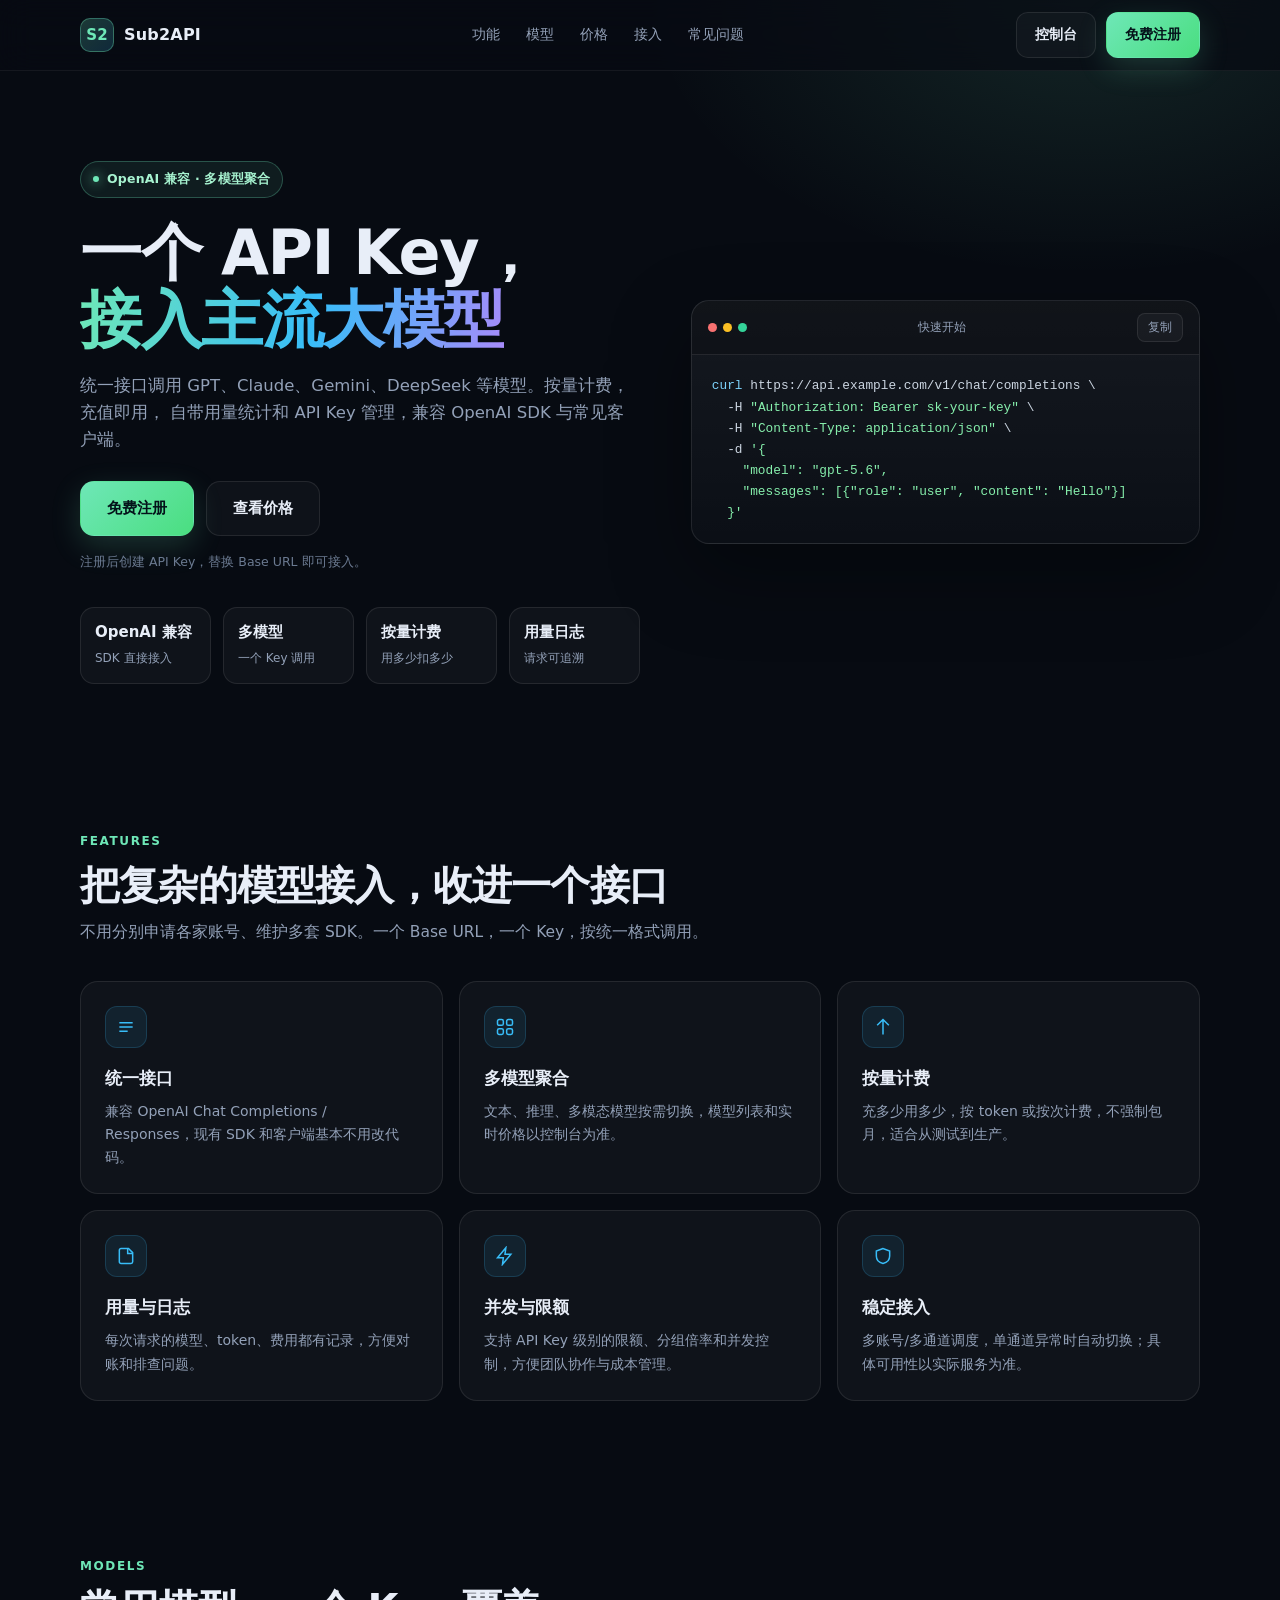
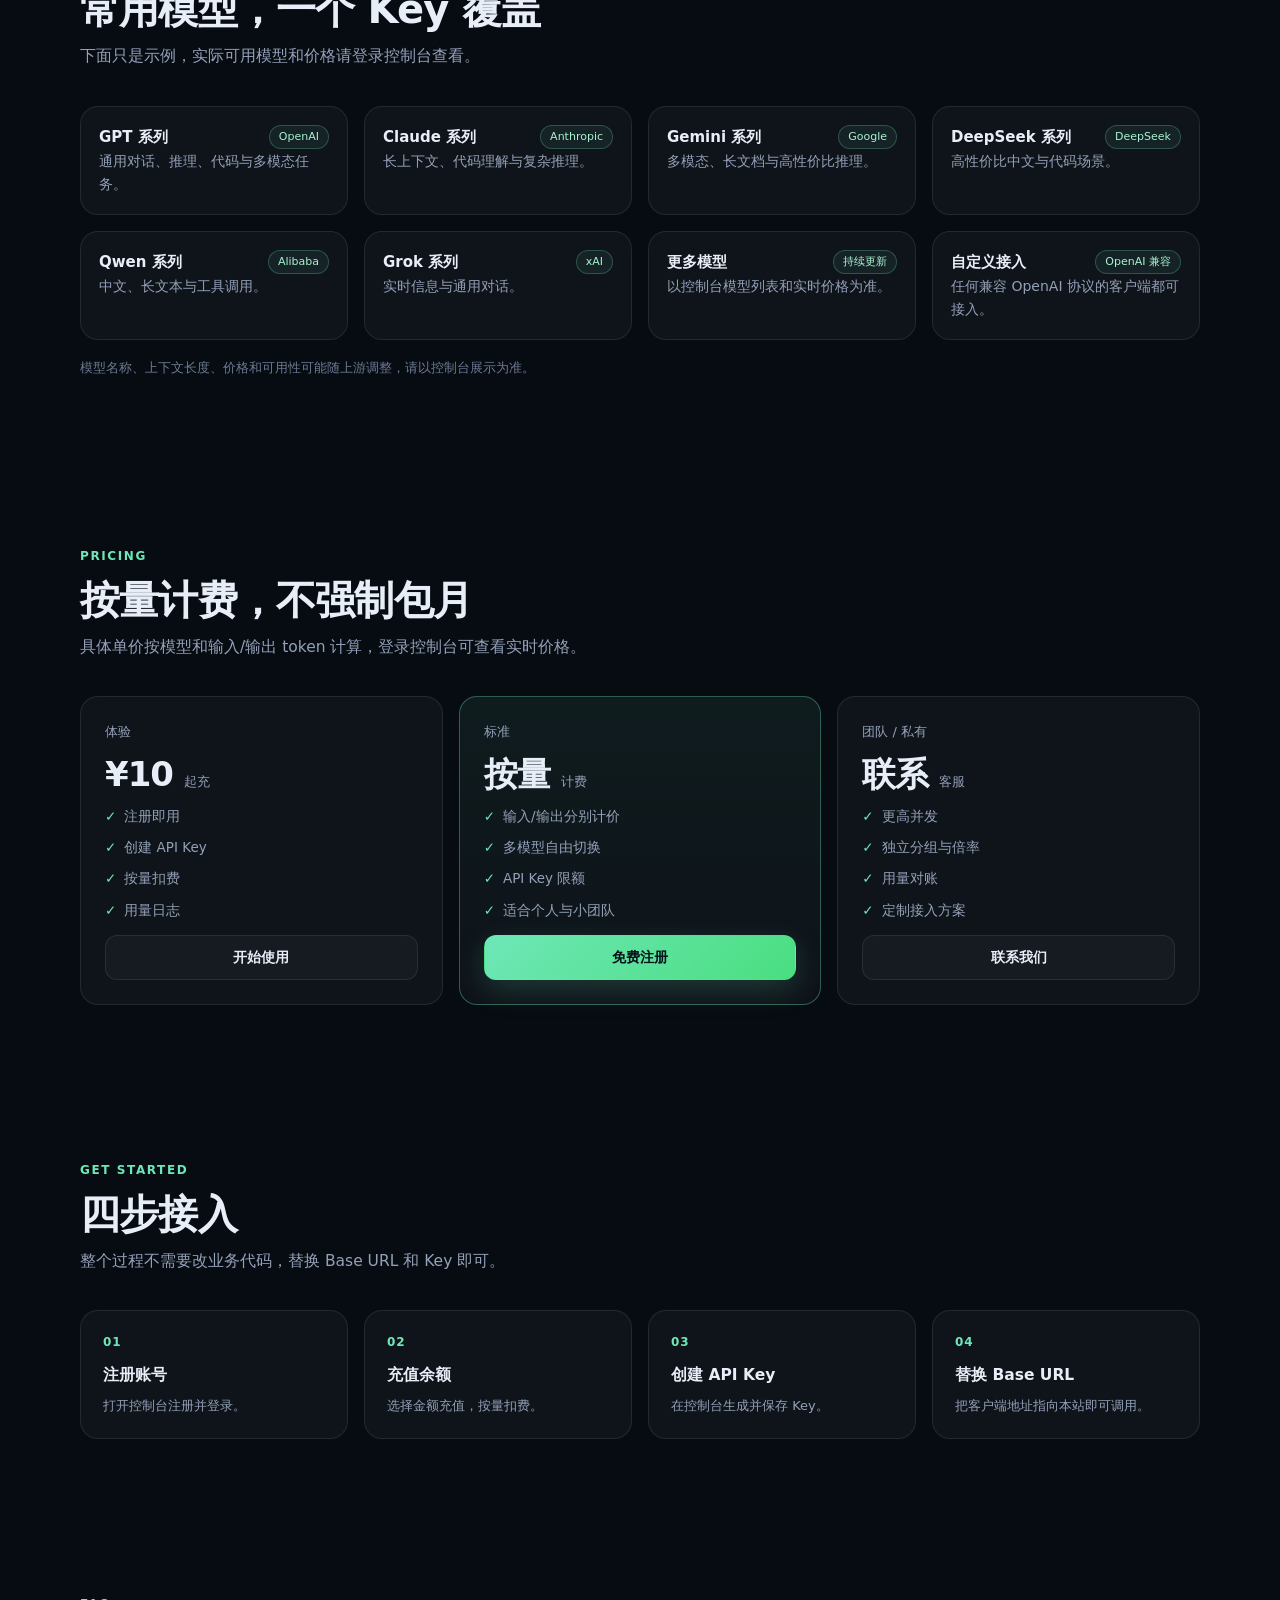
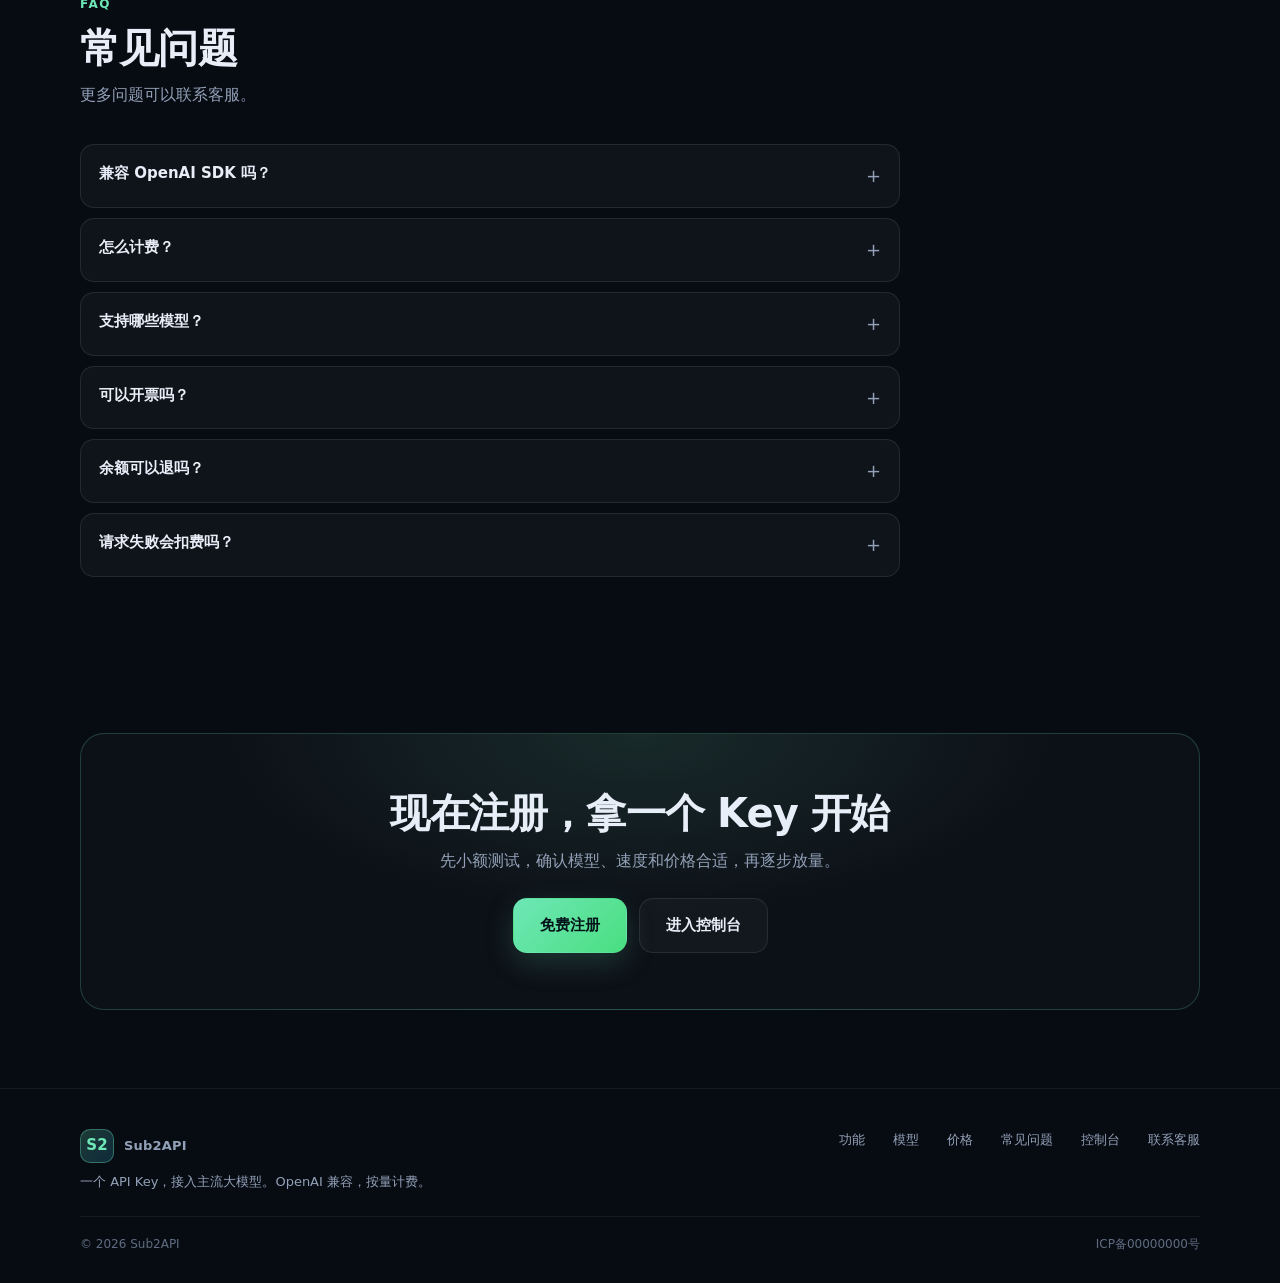
==== landing/index.html @ 81b16b6e "主页变更，放在nginx" ====
<!doctype html>
<html lang="zh-CN">
<head>
  <meta charset="utf-8" />
  <meta name="viewport" content="width=device-width, initial-scale=1" />
  <meta name="description" content="一个 API Key，接入主流大模型。OpenAI 兼容接口，按量计费，充值即用。" />
  <title>Sub2API - 一个 API Key，接入主流大模型</title>
  <link rel="icon" href="data:image/svg+xml,<svg xmlns='http://www.w3.org/2000/svg' viewBox='0 0 64 64'><rect width='64' height='64' rx='14' fill='%230b1220'/><path d='M18 40c4 4 10 6 16 6 8 0 13-4 13-10 0-5-3-8-10-10l-6-2c-3-1-4-2-4-4 0-2 3-4 7-4 5 0 9 2 12 5l5-7c-4-4-10-6-17-6-9 0-16 5-16 13 0 6 4 9 11 11l6 2c3 1 4 2 4 4 0 2-2 4-6 4-5 0-9-2-13-5z' fill='%236ee7b7'/></svg>" />
  <style>
    :root {
      --bg: #070b12;
      --bg-soft: #0b1220;
      --card: rgba(255, 255, 255, 0.035);
      --card-strong: rgba(255, 255, 255, 0.06);
      --border: rgba(255, 255, 255, 0.09);
      --text: #e8eef8;
      --muted: #93a1b8;
      --accent: #6ee7b7;
      --accent-2: #38bdf8;
      --danger: #fb7185;
      --radius: 18px;
      --max: 1120px;
    }

    * { box-sizing: border-box; }
    html { scroll-behavior: smooth; }
    body {
      margin: 0;
      font-family: "Inter", "PingFang SC", "Microsoft YaHei", system-ui, -apple-system, sans-serif;
      color: var(--text);
      background:
        radial-gradient(900px 500px at 15% -10%, rgba(56, 189, 248, 0.16), transparent 60%),
        radial-gradient(800px 500px at 85% 0%, rgba(110, 231, 183, 0.12), transparent 55%),
        var(--bg);
      line-height: 1.65;
      -webkit-font-smoothing: antialiased;
    }

    a { color: inherit; text-decoration: none; }
    img, svg { display: block; }
    .container { width: min(var(--max), 100% - 48px); margin: 0 auto; }

    /* ---------- Header ---------- */
    .header {
      position: sticky;
      top: 0;
      z-index: 50;
      backdrop-filter: blur(16px);
      background: rgba(7, 11, 18, 0.72);
      border-bottom: 1px solid rgba(255, 255, 255, 0.06);
    }
    .nav {
      display: flex;
      align-items: center;
      justify-content: space-between;
      height: 70px;
      gap: 24px;
    }
    .brand {
      display: flex;
      align-items: center;
      gap: 10px;
      font-weight: 700;
      letter-spacing: 0.2px;
      white-space: nowrap;
    }
    .brand-mark {
      width: 34px;
      height: 34px;
      border-radius: 10px;
      display: grid;
      place-items: center;
      background: linear-gradient(135deg, rgba(110, 231, 183, 0.22), rgba(56, 189, 248, 0.18));
      border: 1px solid rgba(110, 231, 183, 0.35);
      color: var(--accent);
      font-size: 15px;
      font-weight: 800;
    }
    .nav-links {
      display: flex;
      align-items: center;
      gap: 26px;
      color: var(--muted);
      font-size: 14px;
    }
    .nav-links a:hover { color: var(--text); }
    .nav-actions { display: flex; align-items: center; gap: 10px; }

    .btn {
      display: inline-flex;
      align-items: center;
      justify-content: center;
      gap: 8px;
      border-radius: 12px;
      padding: 10px 18px;
      font-size: 14px;
      font-weight: 600;
      border: 1px solid transparent;
      transition: transform 0.15s ease, background 0.15s ease, border-color 0.15s ease;
      white-space: nowrap;
      cursor: pointer;
    }
    .btn:hover { transform: translateY(-1px); }
    .btn-primary {
      color: #04121a;
      background: linear-gradient(135deg, var(--accent), #4ade80);
      box-shadow: 0 10px 30px rgba(110, 231, 183, 0.18);
    }
    .btn-primary:hover { background: linear-gradient(135deg, #86efc7, #5eead4); }
    .btn-ghost {
      color: var(--text);
      border-color: var(--border);
      background: rgba(255, 255, 255, 0.03);
    }
    .btn-ghost:hover { background: rgba(255, 255, 255, 0.07); }
    .btn-lg { padding: 14px 26px; font-size: 15px; border-radius: 14px; }

    .menu-toggle {
      display: none;
      width: 40px;
      height: 40px;
      border-radius: 10px;
      border: 1px solid var(--border);
      background: transparent;
      color: var(--text);
      cursor: pointer;
    }
    .menu-toggle span {
      display: block;
      width: 16px;
      height: 1.5px;
      margin: 3px auto;
      background: currentColor;
    }

    /* ---------- Hero ---------- */
    .hero { padding: 90px 0 70px; }
    .hero-grid {
      display: grid;
      grid-template-columns: 1.05fr 0.95fr;
      gap: 48px;
      align-items: center;
    }
    .badge {
      display: inline-flex;
      align-items: center;
      gap: 8px;
      padding: 7px 12px;
      border-radius: 999px;
      border: 1px solid rgba(110, 231, 183, 0.28);
      background: rgba(110, 231, 183, 0.08);
      color: #a7f3d0;
      font-size: 12.5px;
      font-weight: 600;
      letter-spacing: 0.2px;
    }
    .badge::before {
      content: "";
      width: 6px;
      height: 6px;
      border-radius: 50%;
      background: var(--accent);
      box-shadow: 0 0 12px var(--accent);
    }
    h1 {
      margin: 22px 0 18px;
      font-size: clamp(38px, 5.2vw, 62px);
      line-height: 1.08;
      letter-spacing: -1.5px;
      font-weight: 800;
    }
    .gradient-text {
      background: linear-gradient(100deg, #6ee7b7 0%, #38bdf8 55%, #a78bfa 100%);
      -webkit-background-clip: text;
      background-clip: text;
      color: transparent;
    }
    .hero-sub {
      margin: 0 0 28px;
      color: var(--muted);
      font-size: 16.5px;
      max-width: 560px;
    }
    .hero-cta { display: flex; flex-wrap: wrap; gap: 12px; }
    .hero-note { margin-top: 16px; color: #6b7a91; font-size: 12.5px; }

    .hero-stats {
      margin-top: 34px;
      display: grid;
      grid-template-columns: repeat(4, minmax(0, 1fr));
      gap: 12px;
      max-width: 560px;
    }
    .stat {
      padding: 12px 14px;
      border: 1px solid var(--border);
      border-radius: 14px;
      background: var(--card);
    }
    .stat strong { display: block; font-size: 15px; }
    .stat span { color: var(--muted); font-size: 12px; }

    /* ---------- Code card ---------- */
    .code-card {
      border: 1px solid var(--border);
      border-radius: var(--radius);
      background: linear-gradient(180deg, rgba(255, 255, 255, 0.06), rgba(255, 255, 255, 0.02));
      box-shadow: 0 30px 80px rgba(0, 0, 0, 0.35);
      overflow: hidden;
    }
    .code-head {
      display: flex;
      align-items: center;
      justify-content: space-between;
      padding: 12px 16px;
      border-bottom: 1px solid var(--border);
      background: rgba(0, 0, 0, 0.2);
    }
    .dots { display: flex; gap: 6px; }
    .dots i { width: 9px; height: 9px; border-radius: 50%; background: #334155; display: block; }
    .dots i:nth-child(1) { background: #f87171; }
    .dots i:nth-child(2) { background: #fbbf24; }
    .dots i:nth-child(3) { background: #34d399; }
    .code-title { color: var(--muted); font-size: 12px; }
    .copy-btn {
      border: 1px solid var(--border);
      background: rgba(255, 255, 255, 0.04);
      color: var(--muted);
      border-radius: 8px;
      padding: 5px 10px;
      font-size: 12px;
      cursor: pointer;
    }
    .copy-btn:hover { color: var(--text); }
    pre {
      margin: 0;
      padding: 20px;
      overflow-x: auto;
      font-size: 12.8px;
      line-height: 1.65;
      color: #cbd5e1;
      font-family: "JetBrains Mono", "Cascadia Code", Consolas, monospace;
    }
    .tok-key { color: #fbbf24; }
    .tok-str { color: #86efac; }
    .tok-cmd { color: #7dd3fc; }

    /* ---------- Sections ---------- */
    section { padding: 78px 0; }
    .section-head { max-width: 660px; margin-bottom: 36px; }
    .eyebrow {
      color: var(--accent);
      font-size: 12px;
      font-weight: 700;
      letter-spacing: 1.6px;
      text-transform: uppercase;
    }
    h2 {
      margin: 10px 0 12px;
      font-size: clamp(28px, 3.4vw, 40px);
      line-height: 1.15;
      letter-spacing: -0.8px;
    }
    .section-head p { margin: 0; color: var(--muted); font-size: 15.5px; }

    .grid-3 { display: grid; grid-template-columns: repeat(3, minmax(0, 1fr)); gap: 16px; }
    .grid-4 { display: grid; grid-template-columns: repeat(4, minmax(0, 1fr)); gap: 16px; }

    .card {
      border: 1px solid var(--border);
      background: var(--card);
      border-radius: var(--radius);
      padding: 24px;
      transition: border-color 0.2s ease, transform 0.2s ease, background 0.2s ease;
    }
    .card:hover {
      border-color: rgba(110, 231, 183, 0.3);
      background: var(--card-strong);
      transform: translateY(-2px);
    }
    .icon {
      width: 42px;
      height: 42px;
      border-radius: 12px;
      display: grid;
      place-items: center;
      background: rgba(56, 189, 248, 0.09);
      border: 1px solid rgba(56, 189, 248, 0.18);
      color: var(--accent-2);
      margin-bottom: 16px;
    }
    .card h3 { margin: 0 0 8px; font-size: 17px; }
    .card p { margin: 0; color: var(--muted); font-size: 14px; }

    /* ---------- Models ---------- */
    .model-card { padding: 18px; }
    .model-top { display: flex; align-items: center; justify-content: space-between; gap: 8px; }
    .model-name { font-weight: 700; font-size: 15px; }
    .model-tag {
      font-size: 11px;
      color: #a7f3d0;
      border: 1px solid rgba(110, 231, 183, 0.25);
      background: rgba(110, 231, 183, 0.08);
      border-radius: 999px;
      padding: 2px 9px;
      white-space: nowrap;
    }
    .model-desc { margin-top: 8px; color: var(--muted); font-size: 12.5px; }
    .models-note { margin-top: 18px; color: #6b7a91; font-size: 12.5px; }

    /* ---------- Pricing ---------- */
    .pricing-grid { display: grid; grid-template-columns: repeat(3, minmax(0, 1fr)); gap: 16px; }
    .price-card { display: flex; flex-direction: column; gap: 14px; position: relative; }
    .price-card.featured {
      border-color: rgba(110, 231, 183, 0.35);
      background: linear-gradient(180deg, rgba(110, 231, 183, 0.08), rgba(255, 255, 255, 0.03));
    }
    .price-label { color: var(--muted); font-size: 13px; }
    .price-main { font-size: 34px; font-weight: 800; letter-spacing: -1px; line-height: 1; }
    .price-main small { font-size: 13px; font-weight: 500; color: var(--muted); letter-spacing: 0; }
    .price-list { margin: 0; padding: 0; list-style: none; display: grid; gap: 9px; color: var(--muted); font-size: 13.5px; }
    .price-list li { display: flex; gap: 8px; align-items: flex-start; }
    .price-list li::before { content: "✓"; color: var(--accent); font-weight: 800; }
    .price-card .btn { margin-top: auto; width: 100%; }

    /* ---------- Steps ---------- */
    .steps { display: grid; grid-template-columns: repeat(4, minmax(0, 1fr)); gap: 16px; counter-reset: step; }
    .step {
      counter-increment: step;
      position: relative;
      padding: 22px;
      border: 1px solid var(--border);
      border-radius: var(--radius);
      background: var(--card);
    }
    .step::before {
      content: "0" counter(step);
      display: block;
      font-size: 12px;
      font-weight: 800;
      letter-spacing: 1px;
      color: var(--accent);
      margin-bottom: 10px;
    }
    .step h3 { margin: 0 0 6px; font-size: 15.5px; }
    .step p { margin: 0; color: var(--muted); font-size: 13px; }

    /* ---------- FAQ ---------- */
    .faq { display: grid; gap: 10px; max-width: 820px; }
    details {
      border: 1px solid var(--border);
      border-radius: 14px;
      background: var(--card);
      padding: 0 18px;
    }
    details[open] { background: var(--card-strong); }
    summary {
      cursor: pointer;
      list-style: none;
      padding: 16px 0;
      font-size: 15px;
      font-weight: 600;
      display: flex;
      justify-content: space-between;
      gap: 16px;
    }
    summary::-webkit-details-marker { display: none; }
    summary::after { content: "+"; color: var(--muted); font-weight: 400; font-size: 18px; }
    details[open] summary::after { content: "−"; }
    details p { margin: 0 0 16px; color: var(--muted); font-size: 14px; }

    /* ---------- Final CTA ---------- */
    .final-cta {
      text-align: center;
      border: 1px solid rgba(110, 231, 183, 0.22);
      border-radius: 24px;
      padding: 56px 28px;
      background:
        radial-gradient(600px 260px at 50% 0%, rgba(110, 231, 183, 0.12), transparent 70%),
        rgba(255, 255, 255, 0.025);
    }
    .final-cta h2 { margin-top: 0; }
    .final-cta p { color: var(--muted); margin: 0 auto 24px; max-width: 560px; }

    /* ---------- Footer ---------- */
    footer {
      border-top: 1px solid rgba(255, 255, 255, 0.06);
      padding: 40px 0 28px;
      color: var(--muted);
      font-size: 13px;
    }
    .footer-grid {
      display: flex;
      justify-content: space-between;
      gap: 24px;
      flex-wrap: wrap;
      margin-bottom: 24px;
    }
    .footer-brand p { margin: 8px 0 0; max-width: 360px; }
    .footer-links { display: flex; gap: 28px; flex-wrap: wrap; }
    .footer-links a:hover { color: var(--text); }
    .footer-bottom {
      border-top: 1px solid rgba(255, 255, 255, 0.06);
      padding-top: 18px;
      display: flex;
      justify-content: space-between;
      gap: 12px;
      flex-wrap: wrap;
      color: #5f6d82;
      font-size: 12px;
    }

    /* ---------- Responsive ---------- */
    @media (max-width: 960px) {
      .hero-grid { grid-template-columns: 1fr; gap: 36px; }
      .grid-4, .steps { grid-template-columns: repeat(2, minmax(0, 1fr)); }
    }
    @media (max-width: 720px) {
      .nav-links { display: none; }
      .menu-toggle { display: block; }
      .nav-actions .btn-ghost { display: none; }
      .nav.open .nav-links {
        display: flex;
        position: absolute;
        top: 70px;
        left: 0;
        right: 0;
        flex-direction: column;
        align-items: flex-start;
        gap: 0;
        padding: 10px 24px 18px;
        background: rgba(7, 11, 18, 0.98);
        border-bottom: 1px solid var(--border);
      }
      .nav.open .nav-links a { padding: 10px 0; width: 100%; }
      .hero { padding: 60px 0 50px; }
      .grid-3, .grid-4, .pricing-grid, .steps { grid-template-columns: 1fr; }
      .hero-stats { grid-template-columns: repeat(2, minmax(0, 1fr)); }
      section { padding: 58px 0; }
      .footer-grid { flex-direction: column; }
    }
  </style>
</head>
<body>
  <header class="header">
    <div class="container nav" id="nav">
      <a class="brand" href="#top">
        <span class="brand-mark">S2</span>
        <span data-site-name>Sub2API</span>
      </a>
      <nav class="nav-links">
        <a href="#features">功能</a>
        <a href="#models">模型</a>
        <a href="#pricing">价格</a>
        <a href="#how">接入</a>
        <a href="#faq">常见问题</a>
      </nav>
      <div class="nav-actions">
        <a class="btn btn-ghost" data-panel-url href="#">控制台</a>
        <a class="btn btn-primary" data-register-url href="#">免费注册</a>
        <button class="menu-toggle" id="menuToggle" aria-label="打开菜单">
          <span></span><span></span><span></span>
        </button>
      </div>
    </div>
  </header>

  <main id="top">
    <!-- Hero -->
    <section class="hero">
      <div class="container hero-grid">
        <div>
          <span class="badge">OpenAI 兼容 · 多模型聚合</span>
          <h1>一个 API Key，<br /><span class="gradient-text">接入主流大模型</span></h1>
          <p class="hero-sub">
            统一接口调用 GPT、Claude、Gemini、DeepSeek 等模型。按量计费，充值即用，
            自带用量统计和 API Key 管理，兼容 OpenAI SDK 与常见客户端。
          </p>
          <div class="hero-cta">
            <a class="btn btn-primary btn-lg" data-register-url href="#">免费注册</a>
            <a class="btn btn-ghost btn-lg" href="#pricing">查看价格</a>
          </div>
          <p class="hero-note">注册后创建 API Key，替换 Base URL 即可接入。</p>

          <div class="hero-stats">
            <div class="stat"><strong>OpenAI 兼容</strong><span>SDK 直接接入</span></div>
            <div class="stat"><strong>多模型</strong><span>一个 Key 调用</span></div>
            <div class="stat"><strong>按量计费</strong><span>用多少扣多少</span></div>
            <div class="stat"><strong>用量日志</strong><span>请求可追溯</span></div>
          </div>
        </div>

        <div class="code-card">
          <div class="code-head">
            <div class="dots"><i></i><i></i><i></i></div>
            <span class="code-title">快速开始</span>
            <button class="copy-btn" id="copyBtn">复制</button>
          </div>
          <pre id="codeBlock"><span class="tok-cmd">curl</span> <span data-api-base>https://api.example.com</span>/v1/chat/completions \
  -H <span class="tok-str">"Authorization: Bearer sk-your-key"</span> \
  -H <span class="tok-str">"Content-Type: application/json"</span> \
  -d <span class="tok-str">'{
    "model": "gpt-5.6",
    "messages": [{"role": "user", "content": "Hello"}]
  }'</span></pre>
        </div>
      </div>
    </section>

    <!-- Features -->
    <section id="features">
      <div class="container">
        <div class="section-head">
          <div class="eyebrow">Features</div>
          <h2>把复杂的模型接入，收进一个接口</h2>
          <p>不用分别申请各家账号、维护多套 SDK。一个 Base URL，一个 Key，按统一格式调用。</p>
        </div>
        <div class="grid-3">
          <article class="card">
            <div class="icon">
              <svg width="20" height="20" viewBox="0 0 24 24" fill="none" stroke="currentColor" stroke-width="1.8"><path d="M4 7h16M4 12h16M4 17h10"/></svg>
            </div>
            <h3>统一接口</h3>
            <p>兼容 OpenAI Chat Completions / Responses，现有 SDK 和客户端基本不用改代码。</p>
          </article>
          <article class="card">
            <div class="icon">
              <svg width="20" height="20" viewBox="0 0 24 24" fill="none" stroke="currentColor" stroke-width="1.8"><rect x="3" y="3" width="7" height="7" rx="2"/><rect x="14" y="3" width="7" height="7" rx="2"/><rect x="3" y="14" width="7" height="7" rx="2"/><rect x="14" y="14" width="7" height="7" rx="2"/></svg>
            </div>
            <h3>多模型聚合</h3>
            <p>文本、推理、多模态模型按需切换，模型列表和实时价格以控制台为准。</p>
          </article>
          <article class="card">
            <div class="icon">
              <svg width="20" height="20" viewBox="0 0 24 24" fill="none" stroke="currentColor" stroke-width="1.8"><path d="M12 3v18M5 10l7-7 7 7"/></svg>
            </div>
            <h3>按量计费</h3>
            <p>充多少用多少，按 token 或按次计费，不强制包月，适合从测试到生产。</p>
          </article>
          <article class="card">
            <div class="icon">
              <svg width="20" height="20" viewBox="0 0 24 24" fill="none" stroke="currentColor" stroke-width="1.8"><path d="M4 19V5a2 2 0 0 1 2-2h9l5 5v11a2 2 0 0 1-2 2H6a2 2 0 0 1-2-2Z"/><path d="M14 3v6h6"/></svg>
            </div>
            <h3>用量与日志</h3>
            <p>每次请求的模型、token、费用都有记录，方便对账和排查问题。</p>
          </article>
          <article class="card">
            <div class="icon">
              <svg width="20" height="20" viewBox="0 0 24 24" fill="none" stroke="currentColor" stroke-width="1.8"><path d="M13 2 3 14h7l-1 8 10-12h-7l1-8Z"/></svg>
            </div>
            <h3>并发与限额</h3>
            <p>支持 API Key 级别的限额、分组倍率和并发控制，方便团队协作与成本管理。</p>
          </article>
          <article class="card">
            <div class="icon">
              <svg width="20" height="20" viewBox="0 0 24 24" fill="none" stroke="currentColor" stroke-width="1.8"><path d="M12 3 4 6v6c0 5 3.5 8 8 9 4.5-1 8-4 8-9V6l-8-3Z"/></svg>
            </div>
            <h3>稳定接入</h3>
            <p>多账号/多通道调度，单通道异常时自动切换；具体可用性以实际服务为准。</p>
          </article>
        </div>
      </div>
    </section>

    <!-- Models -->
    <section id="models">
      <div class="container">
        <div class="section-head">
          <div class="eyebrow">Models</div>
          <h2>常用模型，一个 Key 覆盖</h2>
          <p>下面只是示例，实际可用模型和价格请登录控制台查看。</p>
        </div>
        <div class="grid-4">
          <article class="card model-card">
            <div class="model-top"><span class="model-name">GPT 系列</span><span class="model-tag">OpenAI</span></div>
            <p class="model-desc">通用对话、推理、代码与多模态任务。</p>
          </article>
          <article class="card model-card">
            <div class="model-top"><span class="model-name">Claude 系列</span><span class="model-tag">Anthropic</span></div>
            <p class="model-desc">长上下文、代码理解与复杂推理。</p>
          </article>
          <article class="card model-card">
            <div class="model-top"><span class="model-name">Gemini 系列</span><span class="model-tag">Google</span></div>
            <p class="model-desc">多模态、长文档与高性价比推理。</p>
          </article>
          <article class="card model-card">
            <div class="model-top"><span class="model-name">DeepSeek 系列</span><span class="model-tag">DeepSeek</span></div>
            <p class="model-desc">高性价比中文与代码场景。</p>
          </article>
          <article class="card model-card">
            <div class="model-top"><span class="model-name">Qwen 系列</span><span class="model-tag">Alibaba</span></div>
            <p class="model-desc">中文、长文本与工具调用。</p>
          </article>
          <article class="card model-card">
            <div class="model-top"><span class="model-name">Grok 系列</span><span class="model-tag">xAI</span></div>
            <p class="model-desc">实时信息与通用对话。</p>
          </article>
          <article class="card model-card">
            <div class="model-top"><span class="model-name">更多模型</span><span class="model-tag">持续更新</span></div>
            <p class="model-desc">以控制台模型列表和实时价格为准。</p>
          </article>
          <article class="card model-card">
            <div class="model-top"><span class="model-name">自定义接入</span><span class="model-tag">OpenAI 兼容</span></div>
            <p class="model-desc">任何兼容 OpenAI 协议的客户端都可接入。</p>
          </article>
        </div>
        <p class="models-note">模型名称、上下文长度、价格和可用性可能随上游调整，请以控制台展示为准。</p>
      </div>
    </section>

    <!-- Pricing -->
    <section id="pricing">
      <div class="container">
        <div class="section-head">
          <div class="eyebrow">Pricing</div>
          <h2>按量计费，不强制包月</h2>
          <p>具体单价按模型和输入/输出 token 计算，登录控制台可查看实时价格。</p>
        </div>
        <div class="pricing-grid">
          <article class="card price-card">
            <div class="price-label">体验</div>
            <div class="price-main">¥10 <small>起充</small></div>
            <ul class="price-list">
              <li>注册即用</li>
              <li>创建 API Key</li>
              <li>按量扣费</li>
              <li>用量日志</li>
            </ul>
            <a class="btn btn-ghost" data-register-url href="#">开始使用</a>
          </article>
          <article class="card price-card featured">
            <div class="price-label">标准</div>
            <div class="price-main">按量 <small>计费</small></div>
            <ul class="price-list">
              <li>输入/输出分别计价</li>
              <li>多模型自由切换</li>
              <li>API Key 限额</li>
              <li>适合个人与小团队</li>
            </ul>
            <a class="btn btn-primary" data-register-url href="#">免费注册</a>
          </article>
          <article class="card price-card">
            <div class="price-label">团队 / 私有</div>
            <div class="price-main">联系 <small>客服</small></div>
            <ul class="price-list">
              <li>更高并发</li>
              <li>独立分组与倍率</li>
              <li>用量对账</li>
              <li>定制接入方案</li>
            </ul>
            <a class="btn btn-ghost" data-contact-url href="#">联系我们</a>
          </article>
        </div>
      </div>
    </section>

    <!-- How -->
    <section id="how">
      <div class="container">
        <div class="section-head">
          <div class="eyebrow">Get started</div>
          <h2>四步接入</h2>
          <p>整个过程不需要改业务代码，替换 Base URL 和 Key 即可。</p>
        </div>
        <div class="steps">
          <div class="step"><h3>注册账号</h3><p>打开控制台注册并登录。</p></div>
          <div class="step"><h3>充值余额</h3><p>选择金额充值，按量扣费。</p></div>
          <div class="step"><h3>创建 API Key</h3><p>在控制台生成并保存 Key。</p></div>
          <div class="step"><h3>替换 Base URL</h3><p>把客户端地址指向本站即可调用。</p></div>
        </div>
      </div>
    </section>

    <!-- FAQ -->
    <section id="faq">
      <div class="container">
        <div class="section-head">
          <div class="eyebrow">FAQ</div>
          <h2>常见问题</h2>
          <p>更多问题可以联系客服。</p>
        </div>
        <div class="faq">
          <details>
            <summary>兼容 OpenAI SDK 吗？</summary>
            <p>兼容。把 Base URL 换成本站地址、API Key 换成控制台生成的 Key，原有 OpenAI SDK 和大部分客户端可以直接使用。</p>
          </details>
          <details>
            <summary>怎么计费？</summary>
            <p>按模型和 token 用量计费，输入和输出价格可能不同。具体单价、倍率和最低充值金额以控制台为准。</p>
          </details>
          <details>
            <summary>支持哪些模型？</summary>
            <p>控制台会展示当前可用模型和实时价格。模型可用性会随上游调整，建议以控制台列表为准。</p>
          </details>
          <details>
            <summary>可以开票吗？</summary>
            <p>是否支持开票、开票类型和最低金额，以实际运营方说明为准，请联系客服确认。</p>
          </details>
          <details>
            <summary>余额可以退吗？</summary>
            <p>退款政策以运营方规则为准。建议先小额测试，确认模型和价格后再充值更大金额。</p>
          </details>
          <details>
            <summary>请求失败会扣费吗？</summary>
            <p>一般按实际产生的 token 计费，失败请求的处理以账单和用量日志为准。可以在控制台查看每次请求的明细。</p>
          </details>
        </div>
      </div>
    </section>

    <!-- Final CTA -->
    <section>
      <div class="container">
        <div class="final-cta">
          <h2>现在注册，拿一个 Key 开始</h2>
          <p>先小额测试，确认模型、速度和价格合适，再逐步放量。</p>
          <div class="hero-cta" style="justify-content:center">
            <a class="btn btn-primary btn-lg" data-register-url href="#">免费注册</a>
            <a class="btn btn-ghost btn-lg" data-panel-url href="#">进入控制台</a>
          </div>
        </div>
      </div>
    </section>
  </main>

  <footer>
    <div class="container">
      <div class="footer-grid">
        <div class="footer-brand">
          <a class="brand" href="#top">
            <span class="brand-mark">S2</span>
            <span data-site-name>Sub2API</span>
          </a>
          <p>一个 API Key，接入主流大模型。OpenAI 兼容，按量计费。</p>
        </div>
        <div class="footer-links">
          <a href="#features">功能</a>
          <a href="#models">模型</a>
          <a href="#pricing">价格</a>
          <a href="#faq">常见问题</a>
          <a data-panel-url href="#">控制台</a>
          <a data-contact-url href="#">联系客服</a>
        </div>
      </div>
      <div class="footer-bottom">
        <span>© <span id="year"></span> <span data-site-name>Sub2API</span></span>
        <span data-icp>ICP备00000000号</span>
      </div>
    </div>
  </footer>

  <script>
    /*
     * ============================================================
     * 只需要改下面这一块
     * ============================================================
     */
    const SITE_CONFIG = {
      name: "Sub2API",                              // 品牌名
      panelUrl: "https://console.example.com",      // 控制台地址
      registerUrl: "https://console.example.com/register", // 注册地址
      apiBase: "https://api.example.com",           // API Base URL
      contactUrl: "https://t.me/yourname",          // 客服/Telegram/QQ 链接
      icp: "ICP备00000000号"                        // 备案号，没有就留空
    };
    /* ============================================================ */

    // 填充配置
    document.querySelectorAll("[data-site-name]").forEach((el) => {
      el.textContent = SITE_CONFIG.name;
    });
    document.querySelectorAll("[data-panel-url]").forEach((el) => {
      el.href = SITE_CONFIG.panelUrl;
    });
    document.querySelectorAll("[data-register-url]").forEach((el) => {
      el.href = SITE_CONFIG.registerUrl;
    });
    document.querySelectorAll("[data-api-base]").forEach((el) => {
      el.textContent = SITE_CONFIG.apiBase;
    });
    document.querySelectorAll("[data-contact-url]").forEach((el) => {
      el.href = SITE_CONFIG.contactUrl;
    });
    document.querySelectorAll("[data-icp]").forEach((el) => {
      el.textContent = SITE_CONFIG.icp;
      if (!SITE_CONFIG.icp.trim()) el.style.display = "none";
    });
    document.getElementById("year").textContent = new Date().getFullYear();

    // 移动端菜单
    const nav = document.getElementById("nav");
    const menuToggle = document.getElementById("menuToggle");
    if (menuToggle) {
      menuToggle.addEventListener("click", () => nav.classList.toggle("open"));
      nav.querySelectorAll(".nav-links a").forEach((a) => {
        a.addEventListener("click", () => nav.classList.remove("open"));
      });
    }

    // 复制示例命令
    const copyBtn = document.getElementById("copyBtn");
    const codeBlock = document.getElementById("codeBlock");
    if (copyBtn && codeBlock) {
      copyBtn.addEventListener("click", async () => {
        try {
          await navigator.clipboard.writeText(codeBlock.innerText);
          copyBtn.textContent = "已复制";
          setTimeout(() => (copyBtn.textContent = "复制"), 1500);
        } catch {
          copyBtn.textContent = "复制失败";
          setTimeout(() => (copyBtn.textContent = "复制"), 1500);
        }
      });
    }
  </script>
</body>
</html>
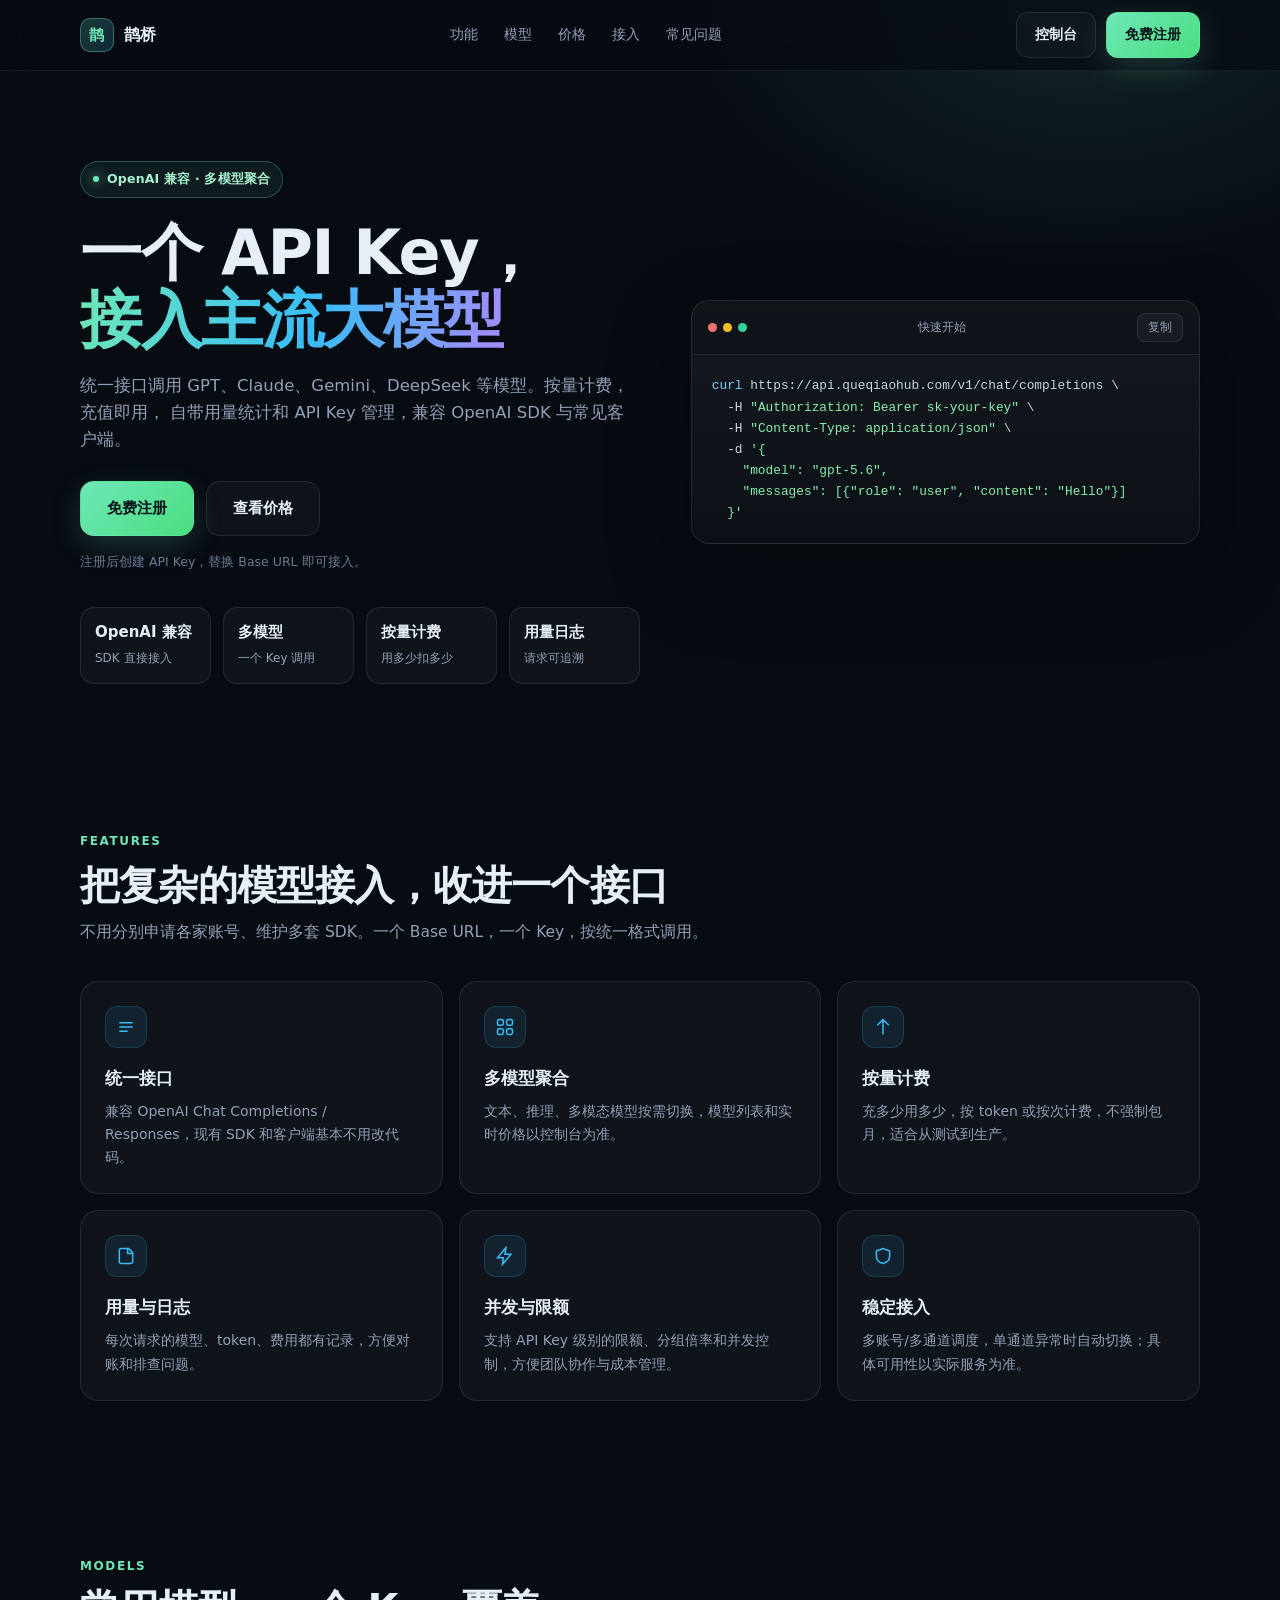
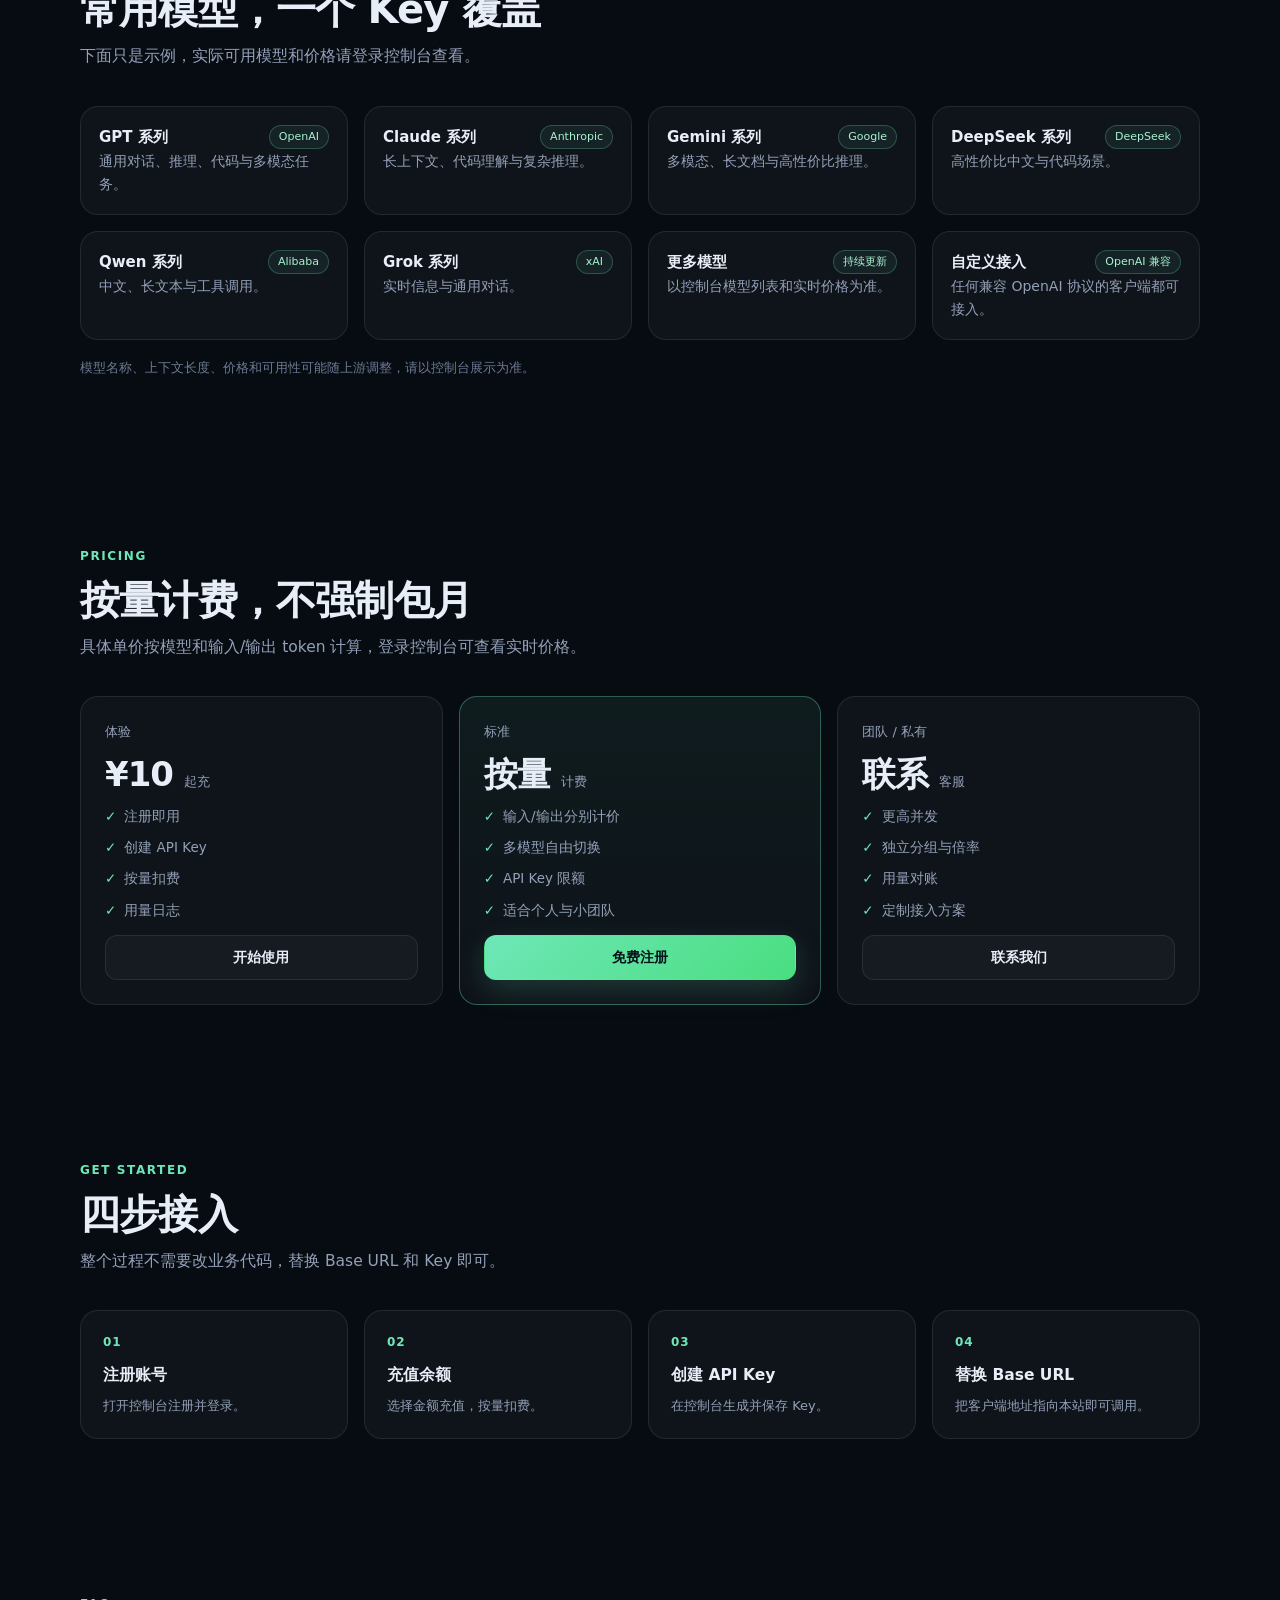
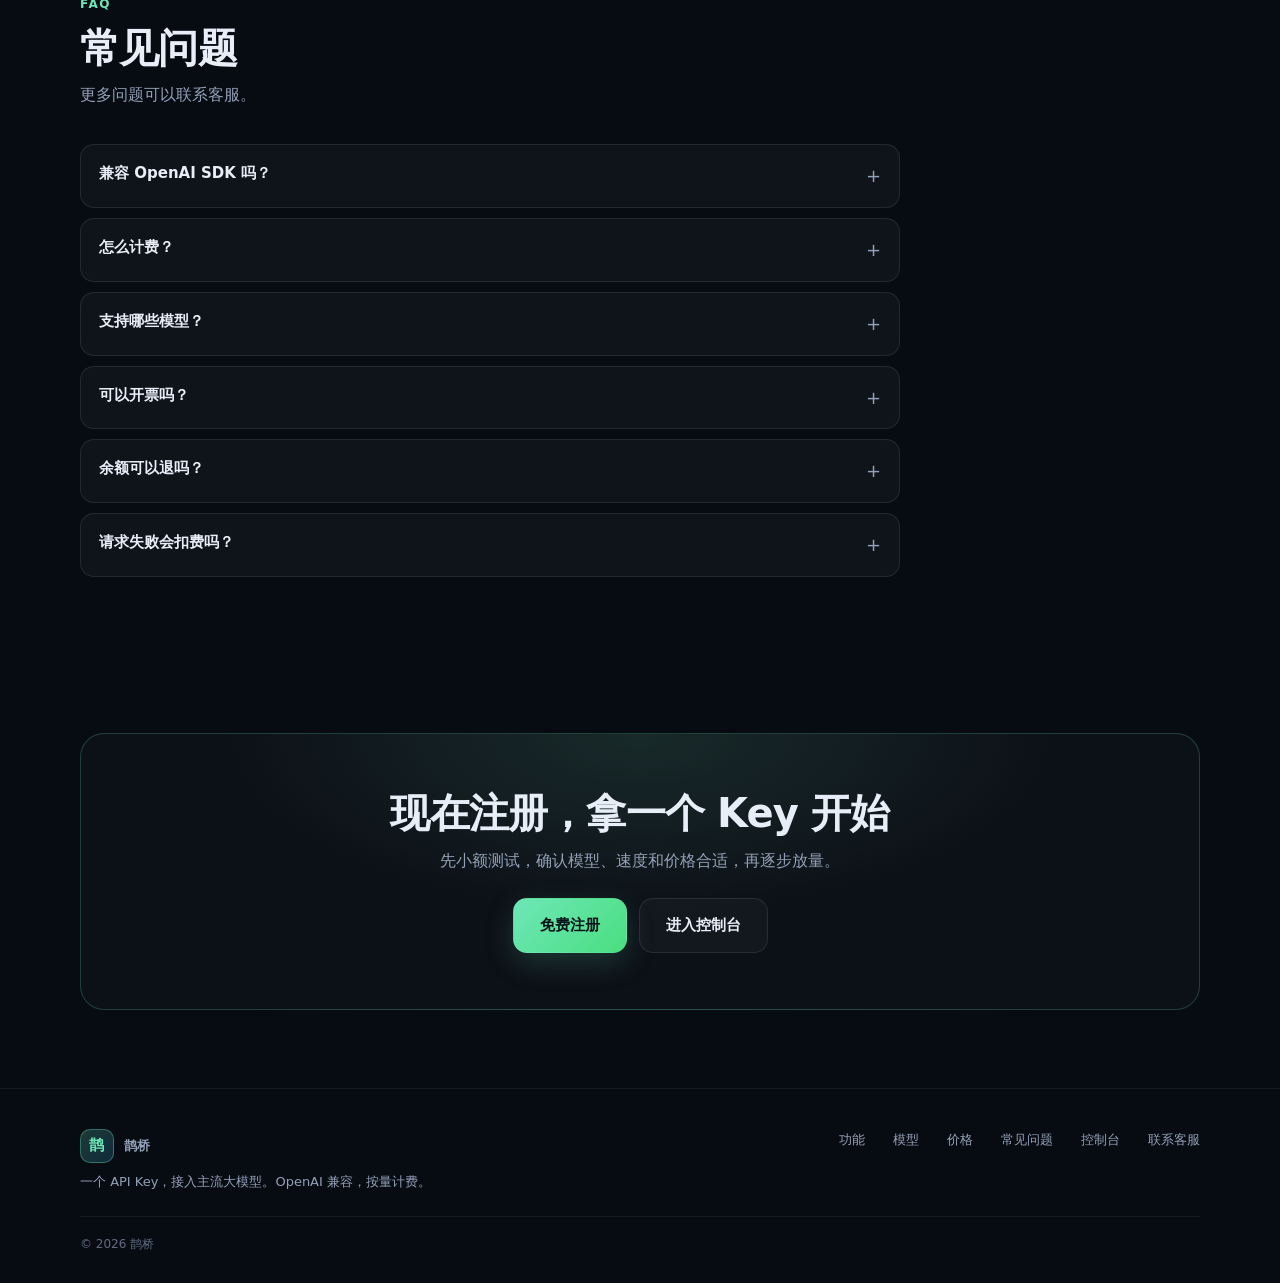
==== commit 2271fd61: "首页展示修改" ====
--- a/landing/index.html
+++ b/landing/index.html
@@ -4,8 +4,8 @@
   <meta charset="utf-8" />
   <meta name="viewport" content="width=device-width, initial-scale=1" />
   <meta name="description" content="一个 API Key，接入主流大模型。OpenAI 兼容接口，按量计费，充值即用。" />
-  <title>Sub2API - 一个 API Key，接入主流大模型</title>
-  <link rel="icon" href="data:image/svg+xml,<svg xmlns='http://www.w3.org/2000/svg' viewBox='0 0 64 64'><rect width='64' height='64' rx='14' fill='%230b1220'/><path d='M18 40c4 4 10 6 16 6 8 0 13-4 13-10 0-5-3-8-10-10l-6-2c-3-1-4-2-4-4 0-2 3-4 7-4 5 0 9 2 12 5l5-7c-4-4-10-6-17-6-9 0-16 5-16 13 0 6 4 9 11 11l6 2c3 1 4 2 4 4 0 2-2 4-6 4-5 0-9-2-13-5z' fill='%236ee7b7'/></svg>" />
+  <title>鹊桥 - 一个 API Key，接入主流大模型</title>
+  <link rel="icon" href="data:image/svg+xml,<svg xmlns='http://www.w3.org/2000/svg' viewBox='0 0 64 64'><rect width='64' height='64' rx='14' fill='%230b1220'/><path d='M12 43h40' stroke='%236ee7b7' stroke-width='4' stroke-linecap='round'/><path d='M15 43c0-10 7.6-18 17-18s17 8 17 18' fill='none' stroke='%2338bdf8' stroke-width='4' stroke-linecap='round'/><circle cx='32' cy='15' r='3.5' fill='%236ee7b7'/></svg>" />
   <style>
     :root {
       --bg: #070b12;
@@ -445,8 +445,8 @@
   <header class="header">
     <div class="container nav" id="nav">
       <a class="brand" href="#top">
-        <span class="brand-mark">S2</span>
-        <span data-site-name>Sub2API</span>
+        <span class="brand-mark">鹊</span>
+        <span data-site-name>鹊桥</span>
       </a>
       <nav class="nav-links">
         <a href="#features">功能</a>
@@ -728,8 +728,8 @@
       <div class="footer-grid">
         <div class="footer-brand">
           <a class="brand" href="#top">
-            <span class="brand-mark">S2</span>
-            <span data-site-name>Sub2API</span>
+            <span class="brand-mark">鹊</span>
+            <span data-site-name>鹊桥</span>
           </a>
           <p>一个 API Key，接入主流大模型。OpenAI 兼容，按量计费。</p>
         </div>
@@ -743,7 +743,7 @@
         </div>
       </div>
       <div class="footer-bottom">
-        <span>© <span id="year"></span> <span data-site-name>Sub2API</span></span>
+        <span>© <span id="year"></span> <span data-site-name>鹊桥</span></span>
         <span data-icp>ICP备00000000号</span>
       </div>
     </div>
@@ -756,12 +756,12 @@
      * ============================================================
      */
     const SITE_CONFIG = {
-      name: "Sub2API",                              // 品牌名
-      panelUrl: "https://console.example.com",      // 控制台地址
-      registerUrl: "https://console.example.com/register", // 注册地址
-      apiBase: "https://api.example.com",           // API Base URL
-      contactUrl: "https://t.me/yourname",          // 客服/Telegram/QQ 链接
-      icp: "ICP备00000000号"                        // 备案号，没有就留空
+      name: "鹊桥",                                  // 品牌名
+      panelUrl: "https://api.queqiaohub.com/dashboard", // 控制台地址
+      registerUrl: "https://api.queqiaohub.com/register", // 注册地址
+      apiBase: "https://api.queqiaohub.com",        // API Base URL
+      contactUrl: "https://t.me/yourname",          // 客服/Telegram/QQ 链接（改成你的）
+      icp: ""                                       // 备案号，没有就留空
     };
     /* ============================================================ */
 
@@ -771,15 +771,19 @@
     });
     document.querySelectorAll("[data-panel-url]").forEach((el) => {
       el.href = SITE_CONFIG.panelUrl;
+      // 被后台首页 iframe 嵌入时，跳出 iframe，避免套娃
+      el.target = "_top";
     });
     document.querySelectorAll("[data-register-url]").forEach((el) => {
       el.href = SITE_CONFIG.registerUrl;
+      el.target = "_top";
     });
     document.querySelectorAll("[data-api-base]").forEach((el) => {
       el.textContent = SITE_CONFIG.apiBase;
     });
     document.querySelectorAll("[data-contact-url]").forEach((el) => {
       el.href = SITE_CONFIG.contactUrl;
+      el.target = "_blank";
     });
     document.querySelectorAll("[data-icp]").forEach((el) => {
       el.textContent = SITE_CONFIG.icp;
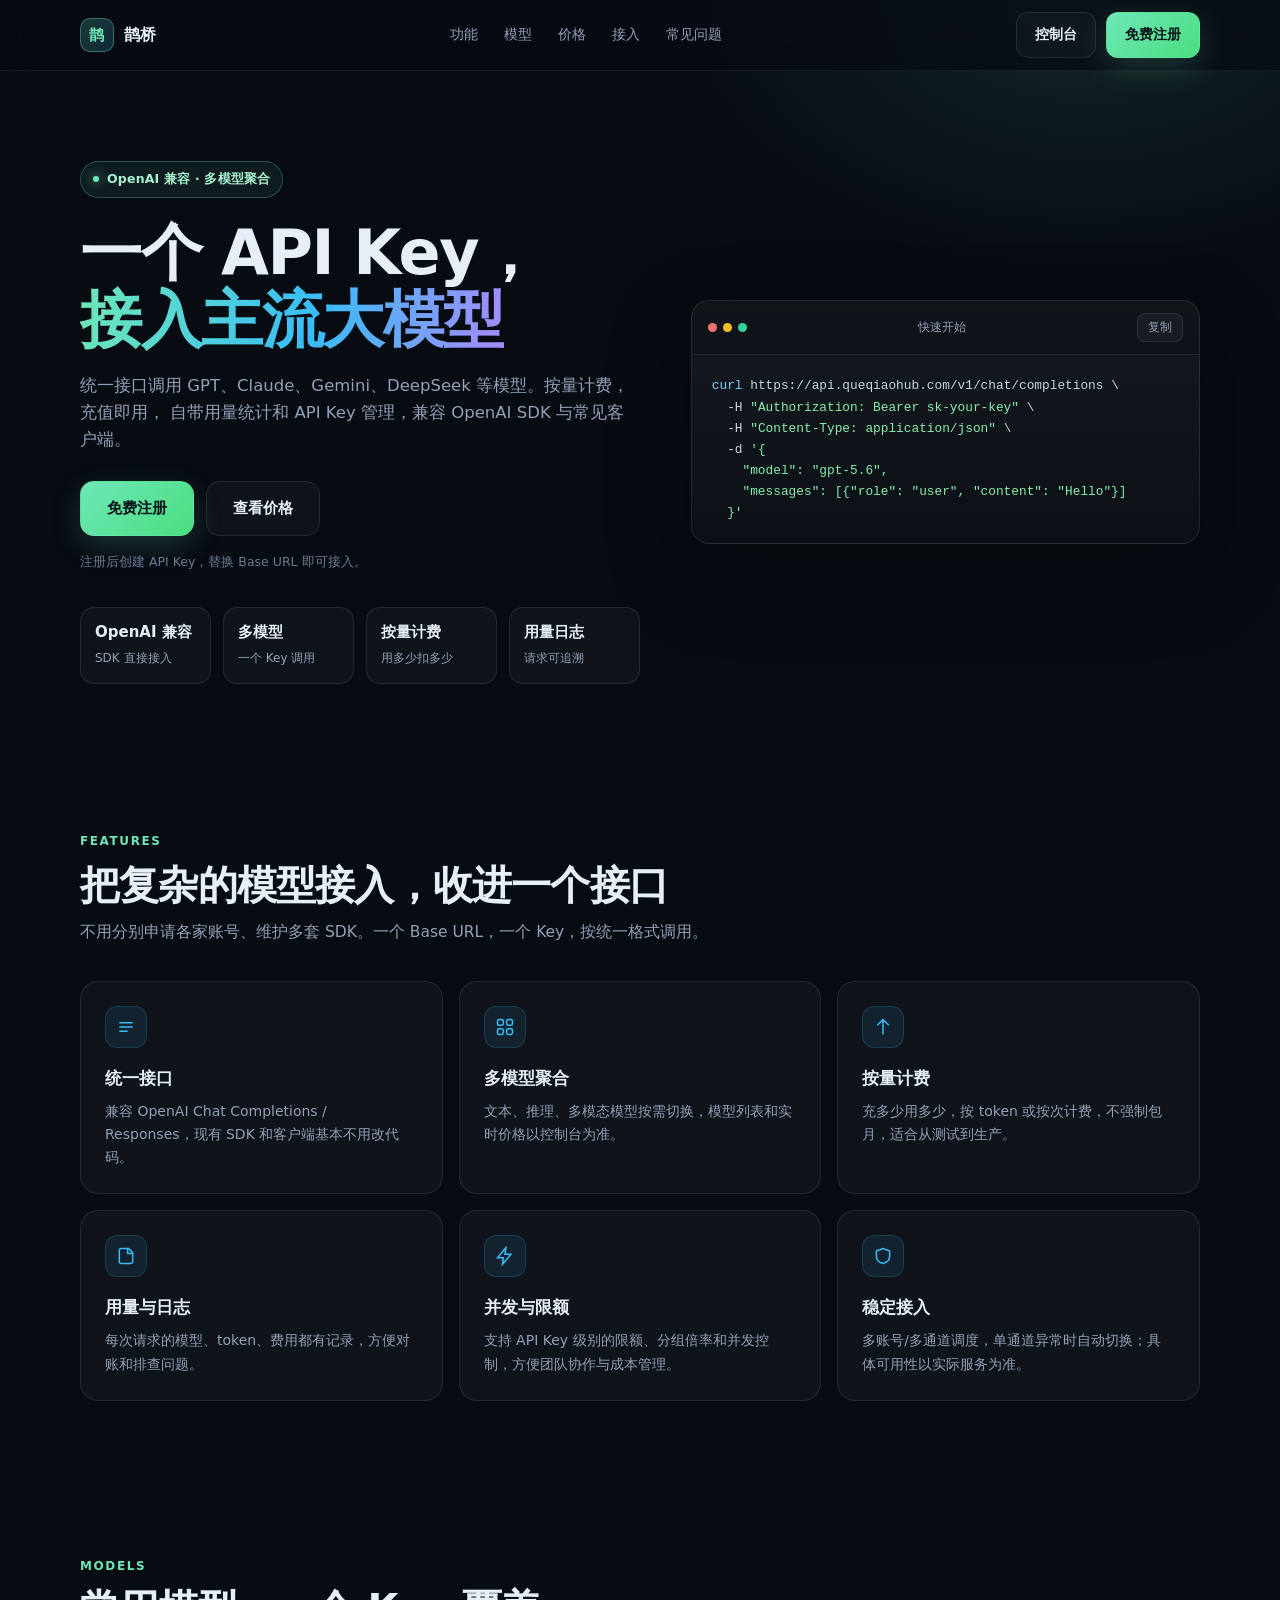
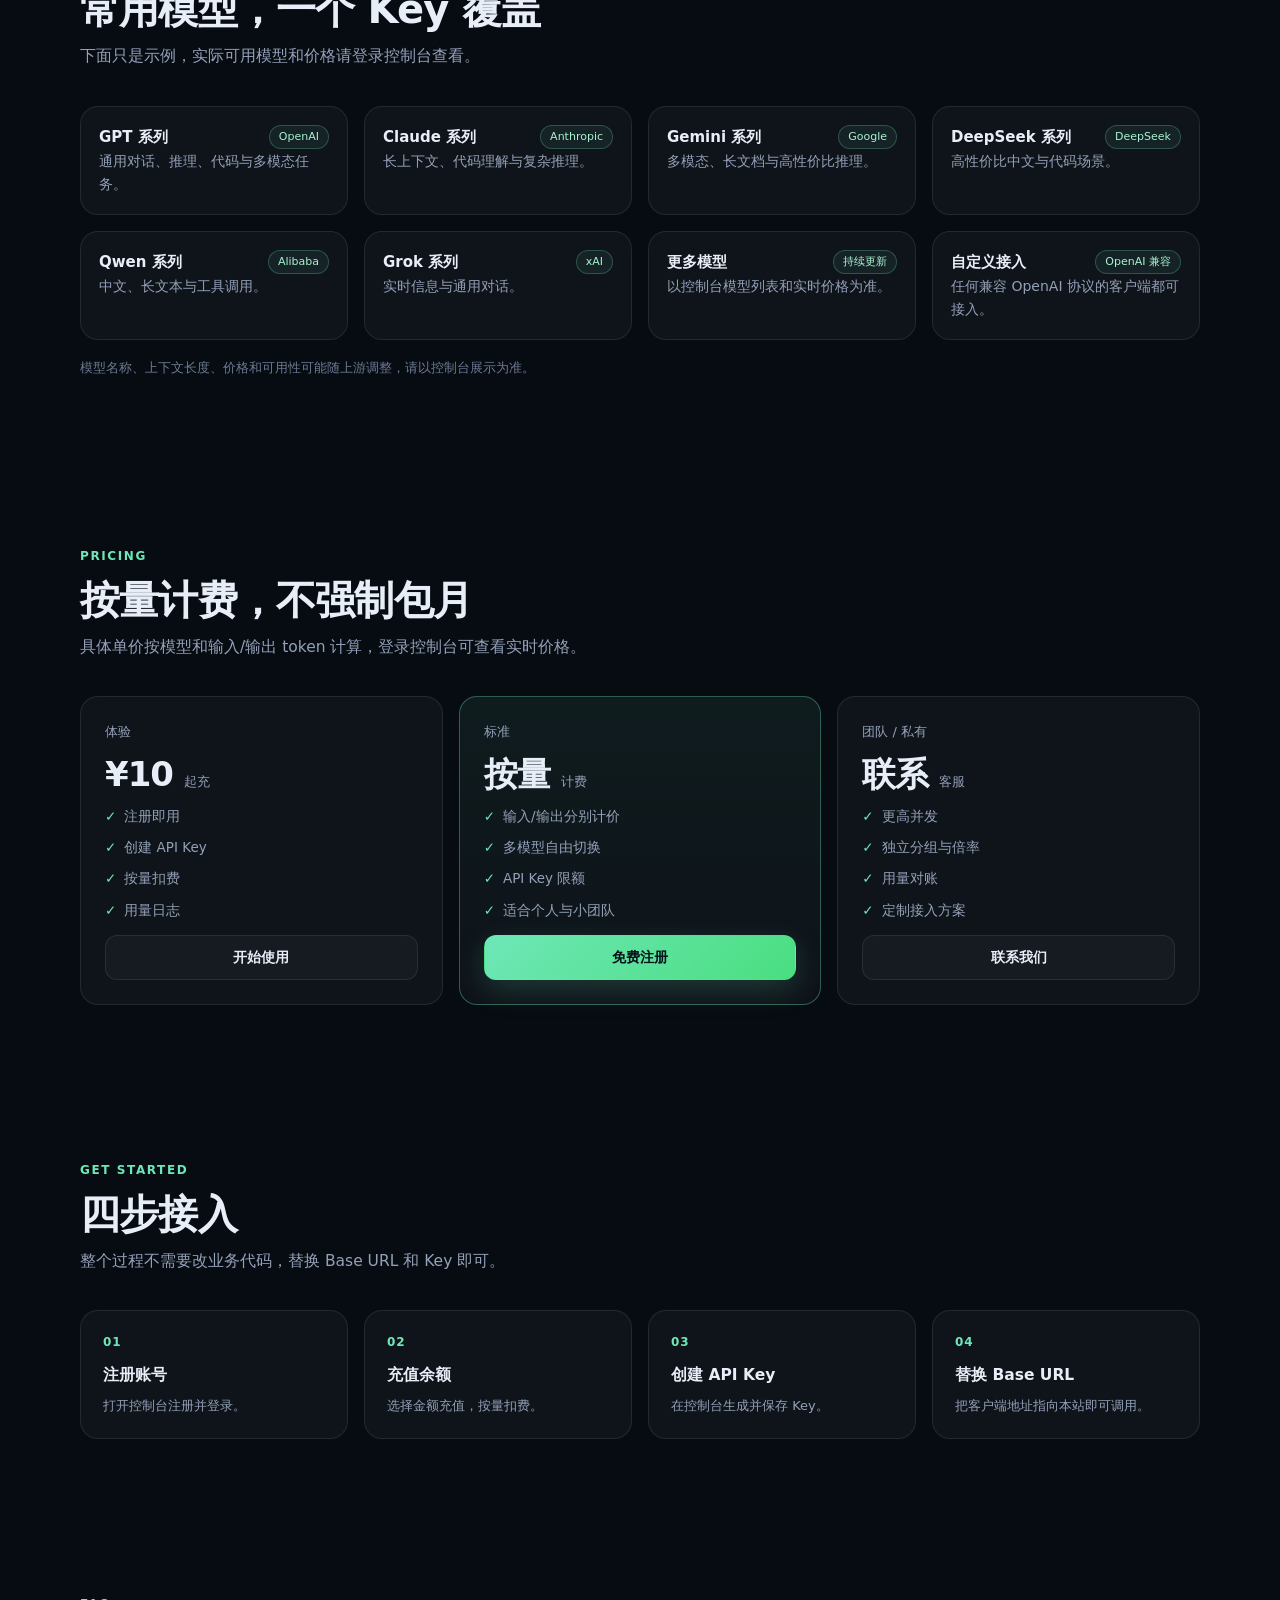
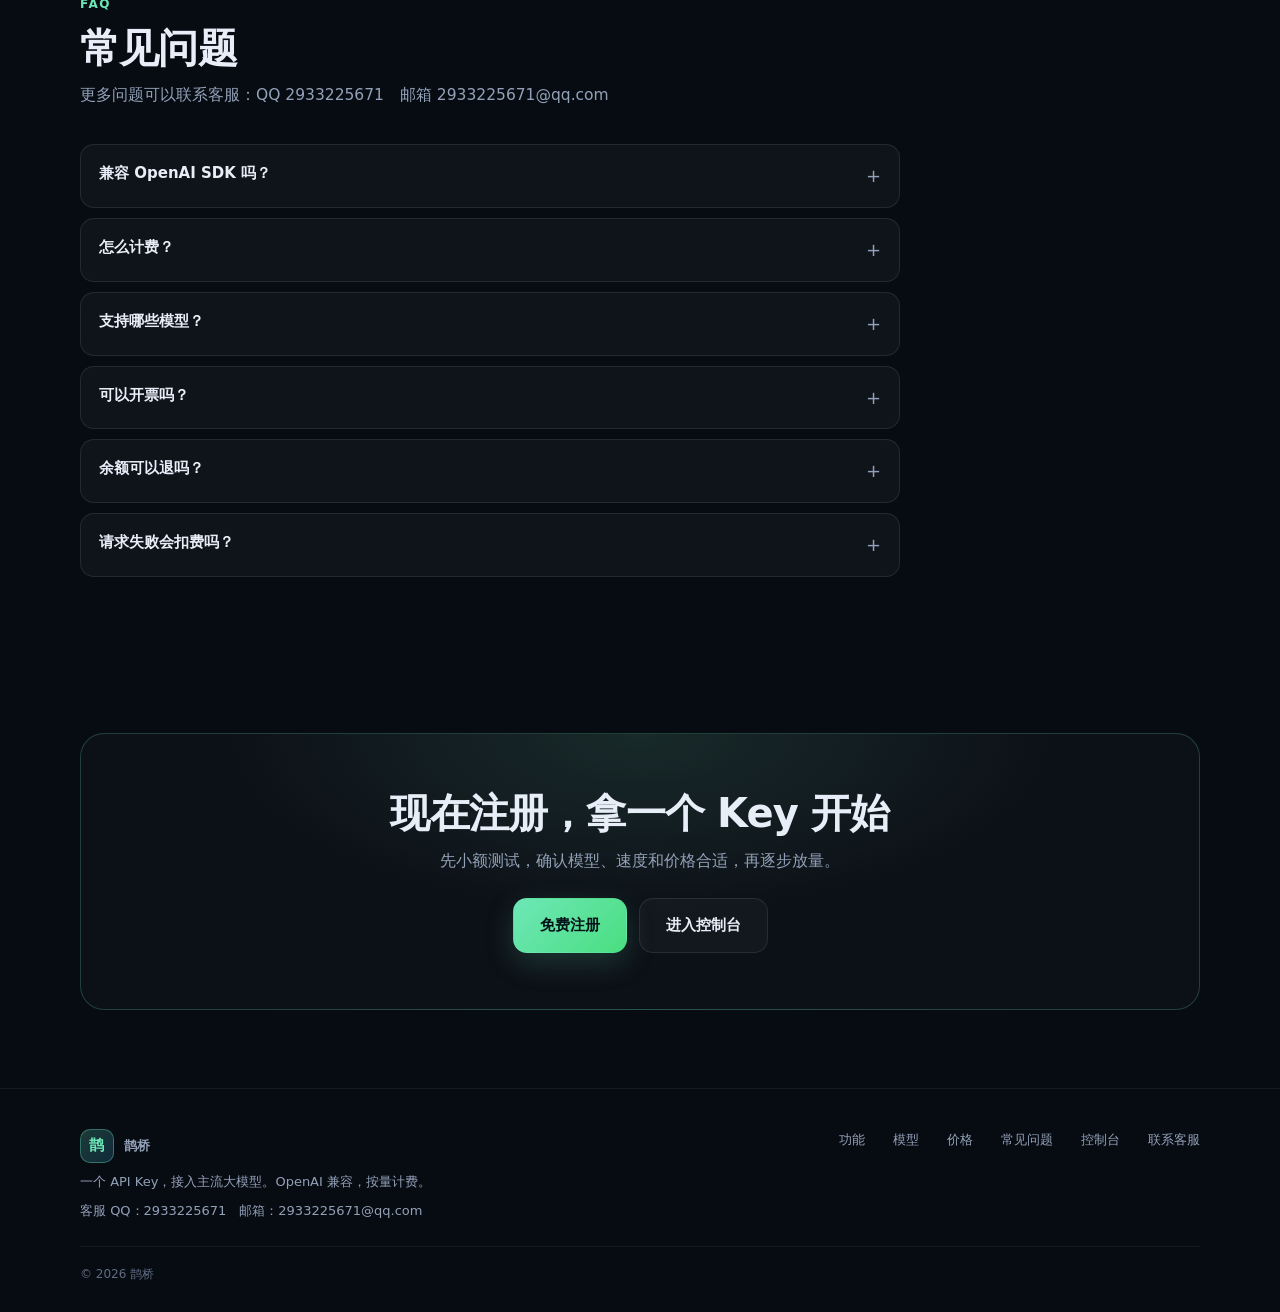
==== commit 204dc042: "首页展示修改" ====
--- a/landing/index.html
+++ b/landing/index.html
@@ -677,7 +677,7 @@
         <div class="section-head">
           <div class="eyebrow">FAQ</div>
           <h2>常见问题</h2>
-          <p>更多问题可以联系客服。</p>
+          <p>更多问题可以联系客服：QQ 2933225671　邮箱 2933225671@qq.com</p>
         </div>
         <div class="faq">
           <details>
@@ -732,6 +732,7 @@
             <span data-site-name>鹊桥</span>
           </a>
           <p>一个 API Key，接入主流大模型。OpenAI 兼容，按量计费。</p>
+          <p>客服 QQ：2933225671　邮箱：<a href="mailto:2933225671@qq.com">2933225671@qq.com</a></p>
         </div>
         <div class="footer-links">
           <a href="#features">功能</a>
@@ -760,7 +761,7 @@
       panelUrl: "https://api.queqiaohub.com/dashboard", // 控制台地址
       registerUrl: "https://api.queqiaohub.com/register", // 注册地址
       apiBase: "https://api.queqiaohub.com",        // API Base URL
-      contactUrl: "https://t.me/yourname",          // 客服/Telegram/QQ 链接（改成你的）
+      contactUrl: "https://wpa.qq.com/msgrd?v=3&uin=2933225671&site=qq&menu=yes", // 客服 QQ
       icp: ""                                       // 备案号，没有就留空
     };
     /* ============================================================ */
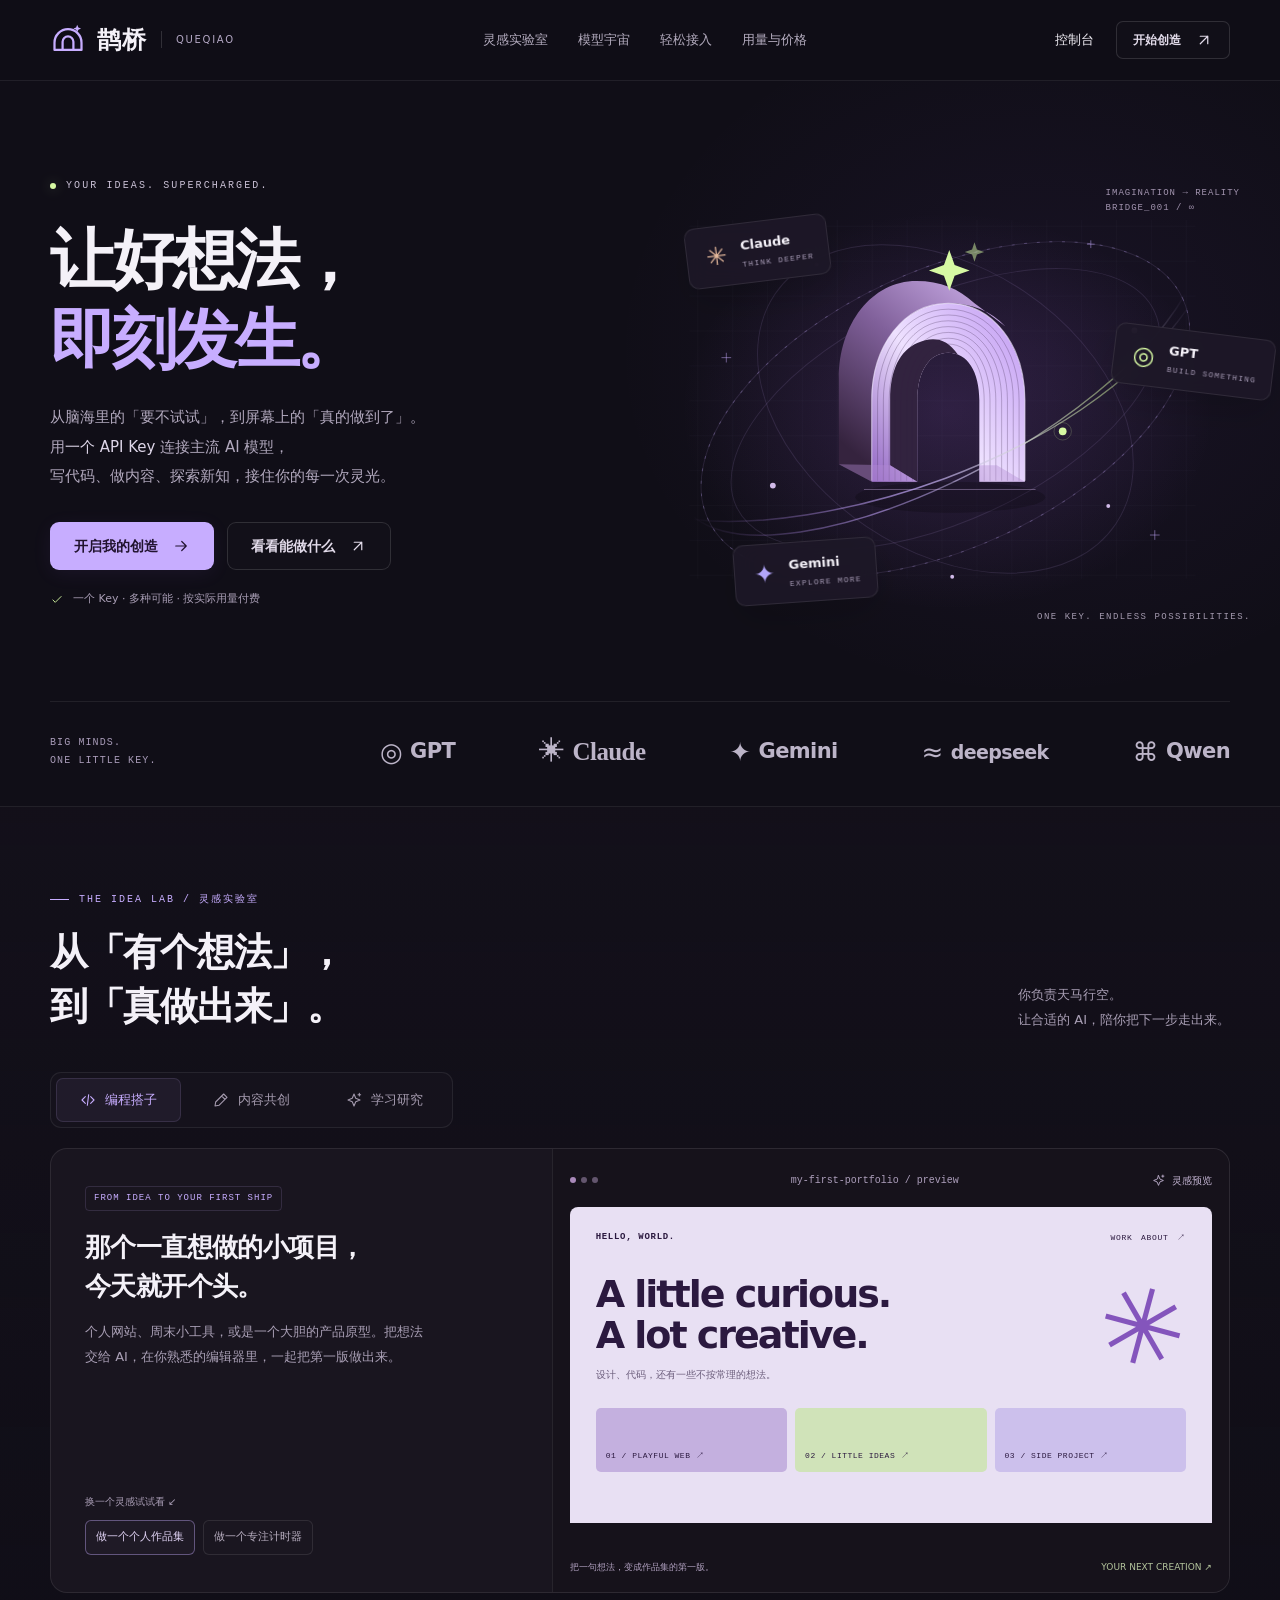
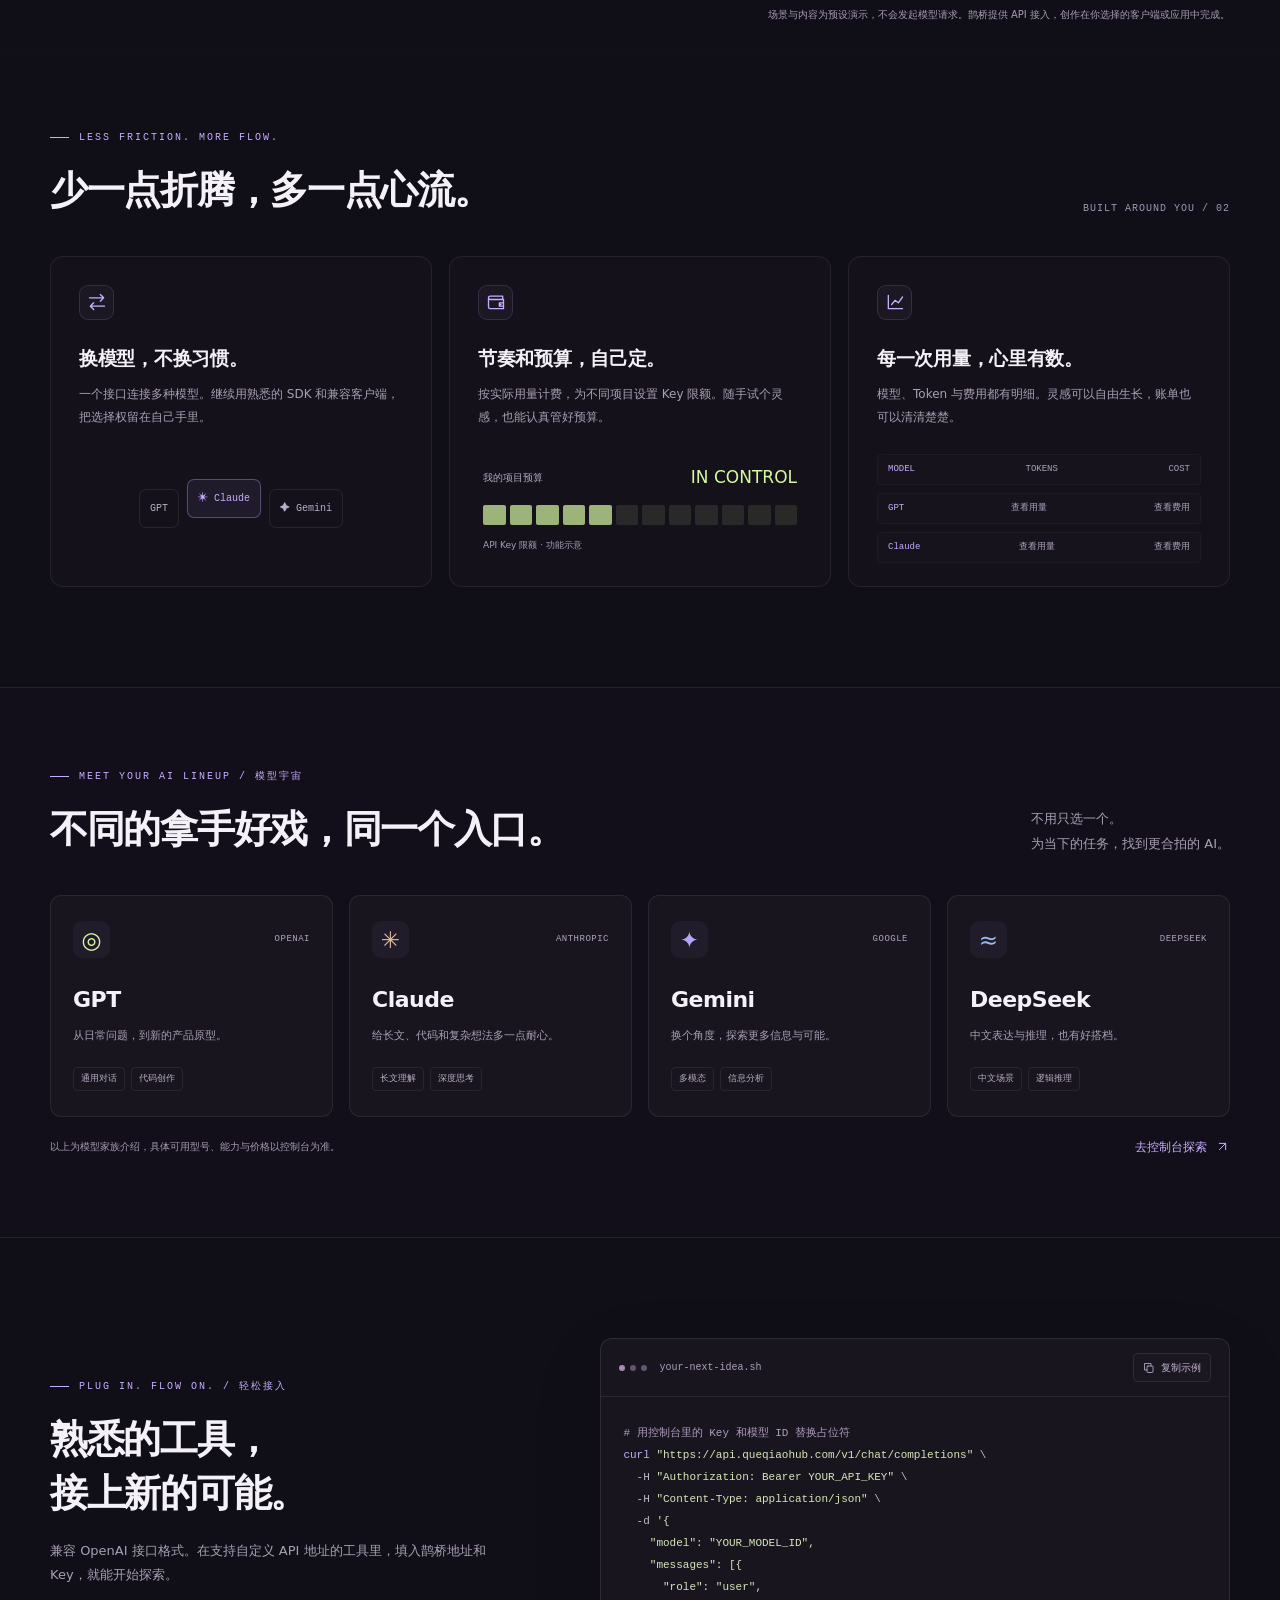
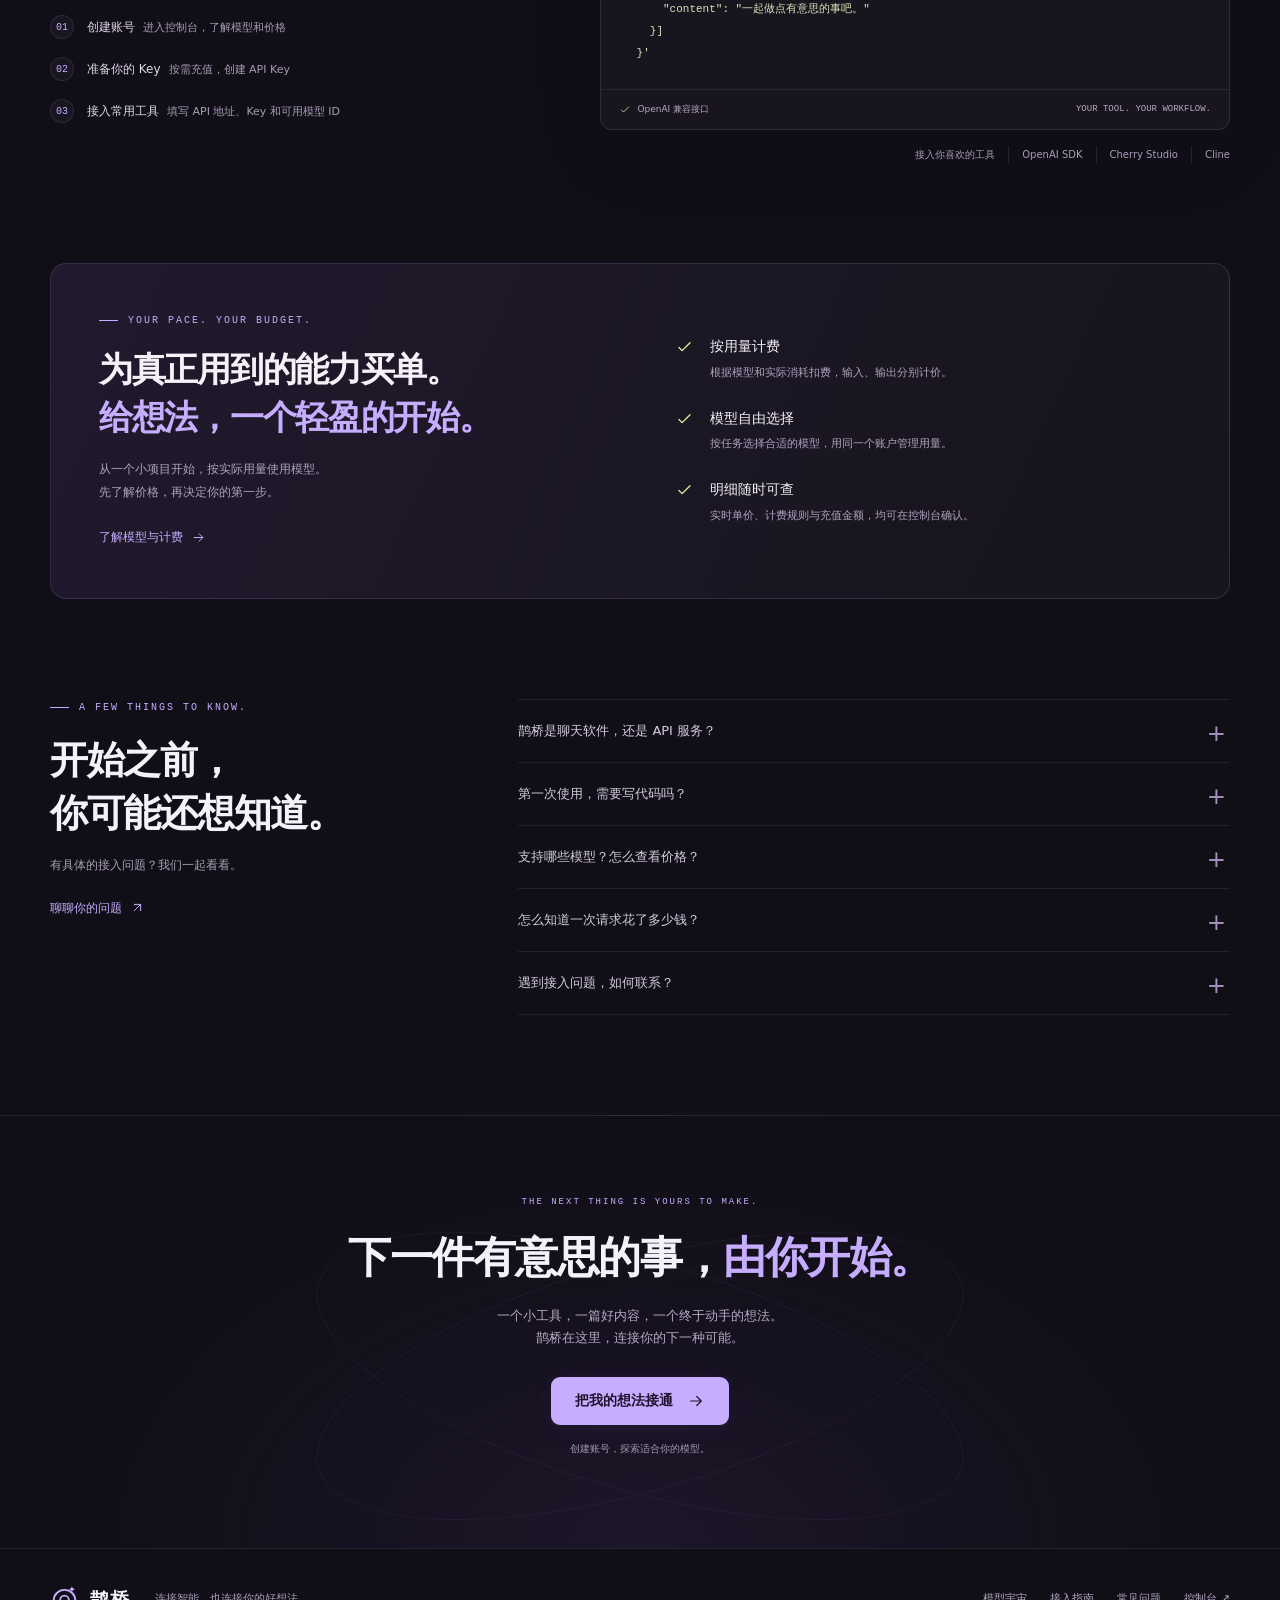
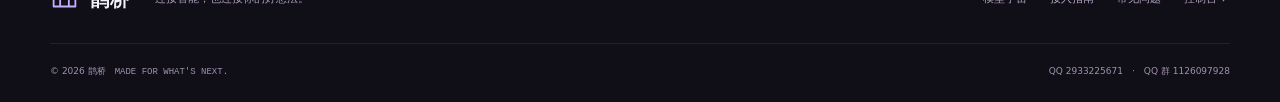
==== commit 9f6300c6: "首页样式修改" ====
--- a/landing/index.html
+++ b/landing/index.html
@@ -3,819 +3,352 @@
 <head>
   <meta charset="utf-8" />
   <meta name="viewport" content="width=device-width, initial-scale=1" />
-  <meta name="description" content="一个 API Key，接入主流大模型。OpenAI 兼容接口，按量计费，充值即用。" />
-  <title>鹊桥 - 一个 API Key，接入主流大模型</title>
-  <link rel="icon" href="data:image/svg+xml,<svg xmlns='http://www.w3.org/2000/svg' viewBox='0 0 64 64'><rect width='64' height='64' rx='14' fill='%230b1220'/><path d='M12 43h40' stroke='%236ee7b7' stroke-width='4' stroke-linecap='round'/><path d='M15 43c0-10 7.6-18 17-18s17 8 17 18' fill='none' stroke='%2338bdf8' stroke-width='4' stroke-linecap='round'/><circle cx='32' cy='15' r='3.5' fill='%236ee7b7'/></svg>" />
+  <meta name="theme-color" content="#100e17" />
+  <meta name="description" content="鹊桥，用一个 API Key 连接主流 AI 模型。写代码、做内容、探索新知，让你的好想法即刻发生。" />
+  <title>鹊桥 — 让好想法，即刻发生。</title>
+  <link rel="icon" href="data:image/svg+xml,%3Csvg xmlns='http://www.w3.org/2000/svg' viewBox='0 0 64 64'%3E%3Crect width='64' height='64' rx='18' fill='%23100e17'/%3E%3Cpath d='M12 44V34a20 20 0 0 1 40 0v10M12 44h40M24 44V33a8 8 0 0 1 16 0v11' fill='none' stroke='%23c7adff' stroke-width='4' stroke-linecap='round'/%3E%3C/svg%3E" />
   <style>
-    :root {
-      --bg: #070b12;
-      --bg-soft: #0b1220;
-      --card: rgba(255, 255, 255, 0.035);
-      --card-strong: rgba(255, 255, 255, 0.06);
-      --border: rgba(255, 255, 255, 0.09);
-      --text: #e8eef8;
-      --muted: #93a1b8;
-      --accent: #6ee7b7;
-      --accent-2: #38bdf8;
-      --danger: #fb7185;
-      --radius: 18px;
-      --max: 1120px;
-    }
-
-    * { box-sizing: border-box; }
-    html { scroll-behavior: smooth; }
-    body {
-      margin: 0;
-      font-family: "Inter", "PingFang SC", "Microsoft YaHei", system-ui, -apple-system, sans-serif;
-      color: var(--text);
-      background:
-        radial-gradient(900px 500px at 15% -10%, rgba(56, 189, 248, 0.16), transparent 60%),
-        radial-gradient(800px 500px at 85% 0%, rgba(110, 231, 183, 0.12), transparent 55%),
-        var(--bg);
-      line-height: 1.65;
-      -webkit-font-smoothing: antialiased;
-    }
-
-    a { color: inherit; text-decoration: none; }
-    img, svg { display: block; }
-    .container { width: min(var(--max), 100% - 48px); margin: 0 auto; }
-
-    /* ---------- Header ---------- */
-    .header {
-      position: sticky;
-      top: 0;
-      z-index: 50;
-      backdrop-filter: blur(16px);
-      background: rgba(7, 11, 18, 0.72);
-      border-bottom: 1px solid rgba(255, 255, 255, 0.06);
-    }
-    .nav {
-      display: flex;
-      align-items: center;
-      justify-content: space-between;
-      height: 70px;
-      gap: 24px;
-    }
-    .brand {
-      display: flex;
-      align-items: center;
-      gap: 10px;
-      font-weight: 700;
-      letter-spacing: 0.2px;
-      white-space: nowrap;
-    }
-    .brand-mark {
-      width: 34px;
-      height: 34px;
-      border-radius: 10px;
-      display: grid;
-      place-items: center;
-      background: linear-gradient(135deg, rgba(110, 231, 183, 0.22), rgba(56, 189, 248, 0.18));
-      border: 1px solid rgba(110, 231, 183, 0.35);
-      color: var(--accent);
-      font-size: 15px;
-      font-weight: 800;
-    }
-    .nav-links {
-      display: flex;
-      align-items: center;
-      gap: 26px;
-      color: var(--muted);
-      font-size: 14px;
-    }
-    .nav-links a:hover { color: var(--text); }
-    .nav-actions { display: flex; align-items: center; gap: 10px; }
-
-    .btn {
-      display: inline-flex;
-      align-items: center;
-      justify-content: center;
-      gap: 8px;
-      border-radius: 12px;
-      padding: 10px 18px;
-      font-size: 14px;
-      font-weight: 600;
-      border: 1px solid transparent;
-      transition: transform 0.15s ease, background 0.15s ease, border-color 0.15s ease;
-      white-space: nowrap;
-      cursor: pointer;
-    }
-    .btn:hover { transform: translateY(-1px); }
-    .btn-primary {
-      color: #04121a;
-      background: linear-gradient(135deg, var(--accent), #4ade80);
-      box-shadow: 0 10px 30px rgba(110, 231, 183, 0.18);
-    }
-    .btn-primary:hover { background: linear-gradient(135deg, #86efc7, #5eead4); }
-    .btn-ghost {
-      color: var(--text);
-      border-color: var(--border);
-      background: rgba(255, 255, 255, 0.03);
-    }
-    .btn-ghost:hover { background: rgba(255, 255, 255, 0.07); }
-    .btn-lg { padding: 14px 26px; font-size: 15px; border-radius: 14px; }
-
-    .menu-toggle {
-      display: none;
-      width: 40px;
-      height: 40px;
-      border-radius: 10px;
-      border: 1px solid var(--border);
-      background: transparent;
-      color: var(--text);
-      cursor: pointer;
-    }
-    .menu-toggle span {
-      display: block;
-      width: 16px;
-      height: 1.5px;
-      margin: 3px auto;
-      background: currentColor;
-    }
-
-    /* ---------- Hero ---------- */
-    .hero { padding: 90px 0 70px; }
-    .hero-grid {
-      display: grid;
-      grid-template-columns: 1.05fr 0.95fr;
-      gap: 48px;
-      align-items: center;
-    }
-    .badge {
-      display: inline-flex;
-      align-items: center;
-      gap: 8px;
-      padding: 7px 12px;
-      border-radius: 999px;
-      border: 1px solid rgba(110, 231, 183, 0.28);
-      background: rgba(110, 231, 183, 0.08);
-      color: #a7f3d0;
-      font-size: 12.5px;
-      font-weight: 600;
-      letter-spacing: 0.2px;
-    }
-    .badge::before {
-      content: "";
-      width: 6px;
-      height: 6px;
-      border-radius: 50%;
-      background: var(--accent);
-      box-shadow: 0 0 12px var(--accent);
-    }
-    h1 {
-      margin: 22px 0 18px;
-      font-size: clamp(38px, 5.2vw, 62px);
-      line-height: 1.08;
-      letter-spacing: -1.5px;
-      font-weight: 800;
-    }
-    .gradient-text {
-      background: linear-gradient(100deg, #6ee7b7 0%, #38bdf8 55%, #a78bfa 100%);
-      -webkit-background-clip: text;
-      background-clip: text;
-      color: transparent;
-    }
-    .hero-sub {
-      margin: 0 0 28px;
-      color: var(--muted);
-      font-size: 16.5px;
-      max-width: 560px;
-    }
-    .hero-cta { display: flex; flex-wrap: wrap; gap: 12px; }
-    .hero-note { margin-top: 16px; color: #6b7a91; font-size: 12.5px; }
-
-    .hero-stats {
-      margin-top: 34px;
-      display: grid;
-      grid-template-columns: repeat(4, minmax(0, 1fr));
-      gap: 12px;
-      max-width: 560px;
-    }
-    .stat {
-      padding: 12px 14px;
-      border: 1px solid var(--border);
-      border-radius: 14px;
-      background: var(--card);
-    }
-    .stat strong { display: block; font-size: 15px; }
-    .stat span { color: var(--muted); font-size: 12px; }
-
-    /* ---------- Code card ---------- */
-    .code-card {
-      border: 1px solid var(--border);
-      border-radius: var(--radius);
-      background: linear-gradient(180deg, rgba(255, 255, 255, 0.06), rgba(255, 255, 255, 0.02));
-      box-shadow: 0 30px 80px rgba(0, 0, 0, 0.35);
-      overflow: hidden;
-    }
-    .code-head {
-      display: flex;
-      align-items: center;
-      justify-content: space-between;
-      padding: 12px 16px;
-      border-bottom: 1px solid var(--border);
-      background: rgba(0, 0, 0, 0.2);
-    }
-    .dots { display: flex; gap: 6px; }
-    .dots i { width: 9px; height: 9px; border-radius: 50%; background: #334155; display: block; }
-    .dots i:nth-child(1) { background: #f87171; }
-    .dots i:nth-child(2) { background: #fbbf24; }
-    .dots i:nth-child(3) { background: #34d399; }
-    .code-title { color: var(--muted); font-size: 12px; }
-    .copy-btn {
-      border: 1px solid var(--border);
-      background: rgba(255, 255, 255, 0.04);
-      color: var(--muted);
-      border-radius: 8px;
-      padding: 5px 10px;
-      font-size: 12px;
-      cursor: pointer;
-    }
-    .copy-btn:hover { color: var(--text); }
-    pre {
-      margin: 0;
-      padding: 20px;
-      overflow-x: auto;
-      font-size: 12.8px;
-      line-height: 1.65;
-      color: #cbd5e1;
-      font-family: "JetBrains Mono", "Cascadia Code", Consolas, monospace;
-    }
-    .tok-key { color: #fbbf24; }
-    .tok-str { color: #86efac; }
-    .tok-cmd { color: #7dd3fc; }
-
-    /* ---------- Sections ---------- */
-    section { padding: 78px 0; }
-    .section-head { max-width: 660px; margin-bottom: 36px; }
-    .eyebrow {
-      color: var(--accent);
-      font-size: 12px;
-      font-weight: 700;
-      letter-spacing: 1.6px;
-      text-transform: uppercase;
-    }
-    h2 {
-      margin: 10px 0 12px;
-      font-size: clamp(28px, 3.4vw, 40px);
-      line-height: 1.15;
-      letter-spacing: -0.8px;
-    }
-    .section-head p { margin: 0; color: var(--muted); font-size: 15.5px; }
-
-    .grid-3 { display: grid; grid-template-columns: repeat(3, minmax(0, 1fr)); gap: 16px; }
-    .grid-4 { display: grid; grid-template-columns: repeat(4, minmax(0, 1fr)); gap: 16px; }
-
-    .card {
-      border: 1px solid var(--border);
-      background: var(--card);
-      border-radius: var(--radius);
-      padding: 24px;
-      transition: border-color 0.2s ease, transform 0.2s ease, background 0.2s ease;
-    }
-    .card:hover {
-      border-color: rgba(110, 231, 183, 0.3);
-      background: var(--card-strong);
-      transform: translateY(-2px);
-    }
-    .icon {
-      width: 42px;
-      height: 42px;
-      border-radius: 12px;
-      display: grid;
-      place-items: center;
-      background: rgba(56, 189, 248, 0.09);
-      border: 1px solid rgba(56, 189, 248, 0.18);
-      color: var(--accent-2);
-      margin-bottom: 16px;
-    }
-    .card h3 { margin: 0 0 8px; font-size: 17px; }
-    .card p { margin: 0; color: var(--muted); font-size: 14px; }
-
-    /* ---------- Models ---------- */
-    .model-card { padding: 18px; }
-    .model-top { display: flex; align-items: center; justify-content: space-between; gap: 8px; }
-    .model-name { font-weight: 700; font-size: 15px; }
-    .model-tag {
-      font-size: 11px;
-      color: #a7f3d0;
-      border: 1px solid rgba(110, 231, 183, 0.25);
-      background: rgba(110, 231, 183, 0.08);
-      border-radius: 999px;
-      padding: 2px 9px;
-      white-space: nowrap;
-    }
-    .model-desc { margin-top: 8px; color: var(--muted); font-size: 12.5px; }
-    .models-note { margin-top: 18px; color: #6b7a91; font-size: 12.5px; }
-
-    /* ---------- Pricing ---------- */
-    .pricing-grid { display: grid; grid-template-columns: repeat(3, minmax(0, 1fr)); gap: 16px; }
-    .price-card { display: flex; flex-direction: column; gap: 14px; position: relative; }
-    .price-card.featured {
-      border-color: rgba(110, 231, 183, 0.35);
-      background: linear-gradient(180deg, rgba(110, 231, 183, 0.08), rgba(255, 255, 255, 0.03));
-    }
-    .price-label { color: var(--muted); font-size: 13px; }
-    .price-main { font-size: 34px; font-weight: 800; letter-spacing: -1px; line-height: 1; }
-    .price-main small { font-size: 13px; font-weight: 500; color: var(--muted); letter-spacing: 0; }
-    .price-list { margin: 0; padding: 0; list-style: none; display: grid; gap: 9px; color: var(--muted); font-size: 13.5px; }
-    .price-list li { display: flex; gap: 8px; align-items: flex-start; }
-    .price-list li::before { content: "✓"; color: var(--accent); font-weight: 800; }
-    .price-card .btn { margin-top: auto; width: 100%; }
-
-    /* ---------- Steps ---------- */
-    .steps { display: grid; grid-template-columns: repeat(4, minmax(0, 1fr)); gap: 16px; counter-reset: step; }
-    .step {
-      counter-increment: step;
-      position: relative;
-      padding: 22px;
-      border: 1px solid var(--border);
-      border-radius: var(--radius);
-      background: var(--card);
-    }
-    .step::before {
-      content: "0" counter(step);
-      display: block;
-      font-size: 12px;
-      font-weight: 800;
-      letter-spacing: 1px;
-      color: var(--accent);
-      margin-bottom: 10px;
-    }
-    .step h3 { margin: 0 0 6px; font-size: 15.5px; }
-    .step p { margin: 0; color: var(--muted); font-size: 13px; }
-
-    /* ---------- FAQ ---------- */
-    .faq { display: grid; gap: 10px; max-width: 820px; }
-    details {
-      border: 1px solid var(--border);
-      border-radius: 14px;
-      background: var(--card);
-      padding: 0 18px;
-    }
-    details[open] { background: var(--card-strong); }
-    summary {
-      cursor: pointer;
-      list-style: none;
-      padding: 16px 0;
-      font-size: 15px;
-      font-weight: 600;
-      display: flex;
-      justify-content: space-between;
-      gap: 16px;
-    }
-    summary::-webkit-details-marker { display: none; }
-    summary::after { content: "+"; color: var(--muted); font-weight: 400; font-size: 18px; }
-    details[open] summary::after { content: "−"; }
-    details p { margin: 0 0 16px; color: var(--muted); font-size: 14px; }
-
-    /* ---------- Final CTA ---------- */
-    .final-cta {
-      text-align: center;
-      border: 1px solid rgba(110, 231, 183, 0.22);
-      border-radius: 24px;
-      padding: 56px 28px;
-      background:
-        radial-gradient(600px 260px at 50% 0%, rgba(110, 231, 183, 0.12), transparent 70%),
-        rgba(255, 255, 255, 0.025);
-    }
-    .final-cta h2 { margin-top: 0; }
-    .final-cta p { color: var(--muted); margin: 0 auto 24px; max-width: 560px; }
-
-    /* ---------- Footer ---------- */
-    footer {
-      border-top: 1px solid rgba(255, 255, 255, 0.06);
-      padding: 40px 0 28px;
-      color: var(--muted);
-      font-size: 13px;
-    }
-    .footer-grid {
-      display: flex;
-      justify-content: space-between;
-      gap: 24px;
-      flex-wrap: wrap;
-      margin-bottom: 24px;
-    }
-    .footer-brand p { margin: 8px 0 0; max-width: 360px; }
-    .footer-links { display: flex; gap: 28px; flex-wrap: wrap; }
-    .footer-links a:hover { color: var(--text); }
-    .footer-bottom {
-      border-top: 1px solid rgba(255, 255, 255, 0.06);
-      padding-top: 18px;
-      display: flex;
-      justify-content: space-between;
-      gap: 12px;
-      flex-wrap: wrap;
-      color: #5f6d82;
-      font-size: 12px;
-    }
-
-    /* ---------- Responsive ---------- */
-    @media (max-width: 960px) {
-      .hero-grid { grid-template-columns: 1fr; gap: 36px; }
-      .grid-4, .steps { grid-template-columns: repeat(2, minmax(0, 1fr)); }
-    }
-    @media (max-width: 720px) {
-      .nav-links { display: none; }
-      .menu-toggle { display: block; }
-      .nav-actions .btn-ghost { display: none; }
-      .nav.open .nav-links {
-        display: flex;
-        position: absolute;
-        top: 70px;
-        left: 0;
-        right: 0;
-        flex-direction: column;
-        align-items: flex-start;
-        gap: 0;
-        padding: 10px 24px 18px;
-        background: rgba(7, 11, 18, 0.98);
-        border-bottom: 1px solid var(--border);
-      }
-      .nav.open .nav-links a { padding: 10px 0; width: 100%; }
-      .hero { padding: 60px 0 50px; }
-      .grid-3, .grid-4, .pricing-grid, .steps { grid-template-columns: 1fr; }
-      .hero-stats { grid-template-columns: repeat(2, minmax(0, 1fr)); }
-      section { padding: 58px 0; }
-      .footer-grid { flex-direction: column; }
-    }
+    :root { color-scheme:dark; --bg:#100e17; --surface:#19151f; --text:#f4f1f8; --muted:#a99fb5; --accent:#c7adff; --lime:#d6f9a3; --line:#ffffff13; --max:1180px; }
+    *,*::before,*::after { box-sizing:border-box; }
+    html { scroll-behavior:smooth; scroll-padding-top:100px; }
+    body { margin:0; background:var(--bg); color:var(--text); font-family:"Inter","SF Pro Display","PingFang SC","Microsoft YaHei",system-ui,sans-serif; font-size:15px; line-height:1.7; -webkit-font-smoothing:antialiased; }
+    ::selection { background:var(--accent); color:var(--bg); }
+    a { color:inherit; text-decoration:none; } button { font:inherit; color:inherit; cursor:pointer; } a,button,summary { -webkit-tap-highlight-color:transparent; }
+    :is(a,button,summary,[tabindex="0"]):focus-visible { outline:2px solid var(--lime); outline-offset:5px; }
+    h1,h2,h3,p { margin:0; } svg { display:block; }
+    .container { width:min(var(--max),calc(100% - 64px)); margin-inline:auto; }
+    .mono { font-family:"SFMono-Regular",Consolas,"Liberation Mono",monospace; }
+    .icon { width:20px; height:20px; fill:none; stroke:currentColor; stroke-width:1.6; stroke-linecap:round; stroke-linejoin:round; flex-shrink:0; }
+    .skip { position:fixed; top:-100px; left:16px; z-index:100; background:var(--accent); color:var(--bg); padding:8px 16px; border-radius:8px; } .skip:focus { top:12px; }
+    .header { position:sticky; top:0; z-index:30; background:#100e17e3; backdrop-filter:blur(20px); border-bottom:1px solid var(--line); }
+    .nav { height:80px; display:flex; align-items:center; justify-content:space-between; gap:30px; }
+    .brand { display:inline-flex; align-items:center; gap:11px; font-size:24px; font-weight:750; letter-spacing:1px; }
+    .brand-icon { width:36px; height:36px; color:var(--accent); }
+    .brand-en { margin-left:3px; padding-left:14px; border-left:1px solid #ffffff24; font-size:10px; letter-spacing:1.7px; color:#b5a9c6; font-weight:500; }
+    .nav-links,.nav-actions { display:flex; align-items:center; gap:30px; }
+    .nav-links { color:#b4acbf; font-size:13px; } .nav-links a:hover,.footer-links a:hover { color:var(--accent); }
+    .nav-actions { gap:22px; font-size:13px; }
+    .btn { display:inline-flex; align-items:center; justify-content:center; gap:14px; min-height:48px; padding:12px 23px; border:1px solid transparent; border-radius:9px; font-size:14px; font-weight:650; line-height:1.5; transition:background .2s,transform .2s,box-shadow .2s; }
+    .btn .icon { width:18px; height:18px; transition:transform .2s; } .btn:hover .icon { transform:translateX(3px); }
+    .btn-primary { background:var(--accent); color:#21132f; box-shadow:0 4px 20px #a56dff12; }
+    .btn-primary:hover { background:#d8c5ff; box-shadow:0 6px 30px #bb8aff26; transform:translateY(-2px); }
+    .btn-secondary { border-color:#ffffff20; background:#ffffff03; color:#e2dbea; } .btn-secondary:hover { background:#ffffff09; }
+    .btn-small { min-height:38px; padding:9px 16px; font-size:12px; border-radius:7px; }
+    .menu-toggle { display:none; background:none; border:1px solid var(--line); border-radius:6px; padding:9px; }
+    .eyebrow { display:flex; align-items:center; gap:10px; font-size:10px; font-weight:500; letter-spacing:2px; color:var(--accent); }
+    .eyebrow::before { content:""; width:19px; height:1px; background:currentColor; }
+    .hero { position:relative; overflow:hidden; }
+    .hero::before { content:""; position:absolute; width:920px; height:760px; left:45%; top:-110px; pointer-events:none; background:radial-gradient(ellipse,#8f55e812,transparent 65%); }
+    .hero-main { position:relative; display:grid; grid-template-columns:1fr 1fr; align-items:center; min-height:620px; padding-block:66px 62px; }
+    .hero-copy { position:relative; z-index:2; } .hero .eyebrow { color:#c9c0d5; letter-spacing:2.1px; }
+    .hero .eyebrow::before { width:6px; height:6px; border-radius:50%; color:var(--lime); box-shadow:0 0 14px #d6f9a355; }
+    h1 { margin-block:26px 24px; font-size:clamp(50px,5.1vw,74px); line-height:1.22; letter-spacing:-3.5px; font-weight:740; }
+    h1 em { font-style:normal; color:var(--accent); }
+    .hero-description { font-size:15px; color:#b2a9be; line-height:1.95; max-width:450px; } .hero-description strong { font-weight:500; color:#ded6e9; }
+    .hero-actions { margin-top:31px; display:flex; align-items:center; gap:13px; flex-wrap:wrap; }
+    .hero-note { display:flex; align-items:center; gap:9px; margin-top:20px; font-size:11px; color:#a99eb5; } .hero-note .icon { color:var(--lime); width:14px; height:14px; }
+    .hero-art { position:relative; height:475px; margin-left:-30px; margin-right:-45px; isolation:isolate; }
+    .bridge-svg { width:100%; height:100%; overflow:visible; }
+    .orbit-trail { stroke-dasharray:3 10; animation:orbit-flow 40s linear infinite; } @keyframes orbit-flow { to { stroke-dashoffset:-500; } }
+    .bridge-core { transform-origin:330px 251px; animation:breathe 7s ease-in-out infinite; } @keyframes breathe { 50% { filter:drop-shadow(0 0 12px #bf8aff50); transform:translateY(-5px); } }
+    .float-label { position:absolute; display:flex; align-items:center; gap:10px; padding:11px 15px; border:1px solid #ffffff16; border-radius:10px; background:#1d1727e3; box-shadow:0 15px 40px #00000028; backdrop-filter:blur(12px); font-size:13px; }
+    .float-label b { font-weight:550; } .float-label small { display:block; margin-top:1px; font-size:8px; letter-spacing:1.2px; color:#a79bb6; }
+    .model-symbol { font-size:25px; width:29px; text-align:center; line-height:1; }
+    .float-claude { top:65px; left:76px; transform:rotate(-7deg); } .float-gpt { right:1px; top:175px; transform:rotate(7deg); } .float-gemini { bottom:29px; left:124px; transform:rotate(-4deg); }
+    .art-caption { position:absolute; bottom:5px; right:24px; color:#a49aaf; font-size:9px; letter-spacing:1.5px; } .art-coordinate { position:absolute; top:30px; right:35px; font-size:9px; letter-spacing:1px; color:#a294af; }
+    .model-strip { position:relative; display:flex; align-items:center; justify-content:space-between; gap:28px; padding:28px 0 32px; border-top:1px solid var(--line); }
+    .model-strip-caption { font-size:10px; line-height:1.8; color:#a89bb8; letter-spacing:1.1px; }
+    .model-wordmarks { display:flex; align-items:center; justify-content:space-between; flex:1; gap:25px; max-width:850px; }
+    .model-wordmark { display:inline-flex; align-items:center; gap:8px; color:#bcb4c8; font-size:21px; font-weight:550; letter-spacing:-.6px; white-space:nowrap; }
+    .model-wordmark .symbol { font-size:26px; font-weight:400; } .model-wordmark.claude { font-family:Georgia,serif; font-size:25px; } .model-wordmark.deepseek { font-size:19px; }
+    .section { padding-block:100px; }
+    .section-heading { display:flex; justify-content:space-between; align-items:flex-end; gap:40px; margin-bottom:39px; }
+    h2 { margin-top:17px; font-size:clamp(28px,3vw,39px); letter-spacing:-1.3px; line-height:1.4; font-weight:650; }
+    .section-description { font-size:13px; line-height:1.9; color:var(--muted); max-width:310px; } .section-index { color:#a395b5; font-size:10px; letter-spacing:1px; }
+    .scenarios { padding-top:84px; background:linear-gradient(180deg,#18131f55,transparent); border-top:1px solid var(--line); }
+    .scenario-tabs { display:flex; gap:8px; padding:5px; width:fit-content; border:1px solid var(--line); border-radius:11px; background:#15121c; margin-bottom:20px; }
+    .scenario-tab { display:flex; align-items:center; gap:9px; background:transparent; border:1px solid transparent; border-radius:7px; padding:10px 23px; color:#a59baf; font-size:13px; transition:background .2s,color .2s; }
+    .scenario-tab .icon { width:16px; height:16px; } .scenario-tab[aria-selected="true"] { color:var(--accent); background:#c7adff10; border-color:#c7adff22; } .scenario-tab:hover { color:#e2d6f2; }
+    .demo-window { display:grid; grid-template-columns:.85fr 1.15fr; min-height:445px; border:1px solid #ffffff16; border-radius:17px; background:var(--surface); overflow:hidden; }
+    .demo-story { padding:37px 34px; display:flex; flex-direction:column; }
+    .tiny-tag { width:fit-content; font-size:9px; padding:4px 8px; letter-spacing:1px; border:1px solid #c7adff26; border-radius:4px; color:var(--accent); }
+    .demo-story h3 { font-size:26px; font-weight:600; line-height:1.5; margin-top:17px; letter-spacing:-.6px; }
+    .demo-story > p { color:var(--muted); font-size:13px; margin-top:14px; line-height:1.9; max-width:340px; }
+    .prompt-label { font-size:10px; color:#a99db5; margin-top:auto; padding-top:25px; margin-bottom:10px; }
+    .prompt-options { display:flex; flex-wrap:wrap; gap:8px; }
+    .prompt-option { border:1px solid #ffffff18; border-radius:6px; padding:7px 10px; background:#ffffff02; font-size:11px; color:#b7adbf; text-align:left; }
+    .prompt-option:hover,.prompt-option[aria-pressed="true"] { color:#e1d3f5; border-color:#c7adff66; background:#c7adff09; }
+    .demo-preview { padding:17px; background:#0f0d1455; border-left:1px solid var(--line); display:flex; flex-direction:column; }
+    .preview-chrome { display:flex; align-items:center; justify-content:space-between; min-height:29px; gap:10px; color:#ad9fbc; font-size:10px; }
+    .window-dots { display:flex; gap:5px; } .window-dots i { display:block; width:6px; height:6px; background:#63556e; border-radius:50%; } .window-dots i:first-child { background:#a989ba; }
+    .preview-mode { display:flex; align-items:center; gap:7px; color:#c1b2d0; } .preview-mode .icon { width:13px; height:13px; }
+    .preview-body { margin-top:12px; flex:1; min-height:316px; border-radius:8px; overflow:hidden; }
+    .portfolio { background:#e8e0f3; color:#2b193f; padding:23px 26px; min-height:316px; }
+    .portfolio-nav { display:flex; align-items:center; justify-content:space-between; font-size:9px; letter-spacing:.7px; } .portfolio-nav span:last-child { font-size:8px; }
+    .portfolio-main { display:flex; align-items:center; justify-content:space-between; gap:12px; margin-top:29px; }
+    .portfolio-heading { font-size:38px; font-weight:750; letter-spacing:-2px; line-height:1.08; } .portfolio-sub { font-size:10px; color:#6c5e7c; margin-top:10px; }
+    .portfolio-star { color:#8455bc; font-size:105px; line-height:1; transform:rotate(15deg); }
+    .portfolio-projects { display:grid; grid-template-columns:1fr 1fr 1fr; gap:8px; margin-top:25px; }
+    .portfolio-project { border-radius:5px; min-height:64px; display:flex; align-items:flex-end; padding:10px; font-size:8px; letter-spacing:.5px; background:#c4b0df; } .portfolio-project:nth-child(2) { background:#d0e3b9; } .portfolio-project:nth-child(3) { background:#ccc0ec; }
+    .preview-caption { font-size:9px; color:#b0a0bf; margin-top:12px; display:flex; justify-content:space-between; gap:8px; } .preview-caption span:last-child { color:#b5c69e; }
+    .writing-preview { padding:28px; background:#e8e1d7; color:#30271f; min-height:316px; }
+    .writing-kicker { font-size:8px; letter-spacing:2px; color:#6c5b45; border-bottom:1px solid #30271f25; padding-bottom:14px; }
+    .writing-preview h4 { font-family:Georgia,"Songti SC",serif; font-size:26px; line-height:1.5; margin:20px 0 13px; font-weight:600; } .writing-preview p { font-size:11px; line-height:2; color:#73604f; }
+    .writing-outline { display:flex; gap:7px; margin-top:22px; } .writing-outline span { padding:7px 10px; border:1px solid #30271f26; font-size:9px; border-radius:3px; }
+    .research-preview { background:#dce5df; color:#183c30; padding:27px; min-height:316px; } .research-preview small { font-size:8px; letter-spacing:1.8px; } .research-preview h4 { font-size:23px; margin:18px 0 20px; }
+    .research-map { display:grid; grid-template-columns:1fr 1fr 1fr; gap:9px; } .research-map div { padding:15px 10px; background:#ffffff50; border:1px solid #183c3020; border-radius:5px; } .research-map b { font-size:12px; font-weight:600; } .research-map p { font-size:10px; margin-top:11px; color:#4c6d61; line-height:1.9; }
+    .research-bottom { border-top:1px solid #183c3020; padding-top:15px; margin-top:20px; font-size:9px; color:#456357; }
+    .focus-preview { background:#dce6cf; text-align:center; } .focus-kicker { margin-top:23px; font-size:9px; letter-spacing:2px; color:#4c6038; } .focus-time { font-size:77px; line-height:1.5; letter-spacing:-5px; color:#344923; } .focus-pill { display:inline-block; padding:8px 23px; background:#344923; color:#e6efd9; border-radius:30px; font-size:10px; } .focus-note { margin-top:17px; font-size:9px; color:#4c6038; }
+    .demo-footnote { margin-top:13px; text-align:right; font-size:10px; color:#a99bb5; }
+    .benefits { padding-top:6px; } .benefit-grid { display:grid; grid-template-columns:repeat(3,1fr); gap:17px; }
+    .benefit-card { overflow:hidden; border:1px solid var(--line); border-radius:13px; padding:28px; background:#19151f80; }
+    .benefit-icon { width:35px; height:35px; border:1px solid #c7adff25; background:#c7adff0b; color:var(--accent); display:grid; place-items:center; border-radius:9px; }
+    .benefit-card h3 { font-size:19px; font-weight:600; letter-spacing:-.3px; margin-top:22px; } .benefit-card > p { color:var(--muted); font-size:12px; line-height:1.9; margin-top:9px; }
+    .benefit-art { margin-top:30px; height:100px; display:flex; align-items:center; justify-content:center; }
+    .switcher-art { gap:8px; } .switcher-art span { padding:10px; border:1px solid #ffffff15; border-radius:7px; font-size:10px; color:#b9aec6; } .switcher-art .selected { background:#c7adff12; color:var(--accent); border-color:#c7adff55; transform:translateY(-10px); }
+    .meter-art { flex-direction:column; align-items:stretch; gap:13px; padding-inline:5px; } .meter-label { display:flex; justify-content:space-between; align-items:center; color:#b5a8c1; font-size:10px; } .meter-label b { font-size:17px; color:var(--lime); font-weight:500; } .meter { display:flex; gap:4px; } .meter i { flex:1; height:20px; border-radius:2px; background:#d6f9a31b; } .meter i:nth-child(-n+5) { background:#d6f9a3b3; } .meter-note { font-size:9px; color:#ac9cba; }
+    .log-art { flex-direction:column; gap:8px; align-items:stretch; } .log-row { display:flex; align-items:center; justify-content:space-between; padding:7px 10px; background:#ffffff03; border:1px solid #ffffff08; border-radius:4px; color:#aea2bc; font-size:9px; } .log-row span:first-child { color:var(--accent); }
+    .models { border-block:1px solid var(--line); background:#17131e66; padding-block:80px; }
+    .models-grid { display:grid; grid-template-columns:repeat(4,1fr); gap:16px; }
+    .model-card { border:1px solid #ffffff13; border-radius:11px; padding:25px 22px; background:var(--surface); transition:transform .25s,border-color .25s; } .model-card:hover { transform:translateY(-5px); border-color:#c7adff55; }
+    .model-card-head { display:flex; align-items:center; justify-content:space-between; } .model-emblem { width:37px; height:37px; display:grid; place-items:center; border-radius:9px; font-size:23px; background:#d5bfec0b; color:#dfd5e8; } .model-maker { font-size:9px; color:#b0a1bf; letter-spacing:.5px; }
+    .model-card h3 { font-size:22px; font-weight:550; margin-top:23px; letter-spacing:-.5px; } .model-card p { font-size:11px; color:var(--muted); margin-top:8px; } .model-tags { margin-top:22px; display:flex; gap:6px; flex-wrap:wrap; } .model-tags span { border:1px solid #ffffff13; color:#b9acc5; border-radius:4px; padding:3px 7px; font-size:9px; }
+    .models-note { margin-top:20px; color:#a69ab2; font-size:10px; display:flex; align-items:center; justify-content:space-between; gap:15px; }
+    .text-link { display:inline-flex; align-items:center; gap:8px; font-size:12px; color:var(--accent); } .text-link .icon { width:15px; height:15px; }
+    .connect-grid { display:grid; grid-template-columns:.85fr 1.15fr; gap:85px; align-items:center; } .connect-grid > *,.demo-window > * { min-width:0; } .connect-copy > p { color:var(--muted); font-size:13px; line-height:1.9; margin-top:19px; }
+    .connection-steps { margin:27px 0 0; padding:0; list-style:none; display:flex; flex-direction:column; gap:18px; } .connection-steps li { display:flex; align-items:center; gap:13px; font-size:12px; color:#c4b8d1; } .number { font-size:10px; color:var(--accent); background:#c7adff0c; width:24px; height:24px; border:1px solid #c7adff20; border-radius:50%; display:grid; place-items:center; flex-shrink:0; } .connection-steps b { font-weight:500; color:#e1d7eb; } .connection-steps small { color:#a99bb7; font-size:11px; margin-left:8px; }
+    .code-window { border:1px solid #ffffff18; border-radius:12px; background:var(--surface); overflow:hidden; box-shadow:0 25px 80px #00000014; }
+    .code-toolbar { display:flex; align-items:center; justify-content:space-between; gap:15px; padding:14px 18px; border-bottom:1px solid var(--line); font-size:10px; color:#ad9fba; } .code-toolbar-label { display:flex; align-items:center; gap:12px; }
+    .copy-button { border:1px solid #ffffff17; background:#ffffff03; padding:5px 9px; color:#c2b4d0; border-radius:5px; font-size:10px; display:flex; align-items:center; gap:6px; } .copy-button .icon { width:12px; height:12px; } .copy-button:hover { background:#ffffff0b; }
+    pre { margin:0; padding:25px 22px; overflow-x:auto; font-size:11px; line-height:2; tab-size:2; color:#c2b6cf; } pre code { font:inherit; } .code-comment { color:#ad9cbd; } .code-command { color:var(--accent); } .code-string { color:#d6e7b8; }
+    .code-bottom { border-top:1px solid var(--line); padding:12px 18px; display:flex; flex-wrap:wrap; align-items:center; justify-content:space-between; gap:10px; font-size:9px; color:#b5a6c2; } .code-bottom span:first-child { display:flex; align-items:center; gap:6px; } .code-bottom .icon { width:12px; height:12px; color:var(--lime); }
+    .integrations { display:flex; justify-content:flex-end; align-items:center; gap:13px; margin-top:16px; color:#aa9bb8; font-size:10px; flex-wrap:wrap; } .integrations span + span { border-left:1px solid #ffffff17; padding-left:13px; }
+    .pricing { padding-top:0; } .pricing-panel { overflow:hidden; display:grid; grid-template-columns:1fr 1fr; align-items:center; gap:70px; border:1px solid #c7adff26; border-radius:16px; padding:48px; background:linear-gradient(115deg,#21192e,#18151f 80%); }
+    .pricing-panel h2 { font-size:34px; } .pricing-panel h2 span { color:var(--accent); } .pricing-panel p { font-size:12px; line-height:1.9; color:#b1a2be; margin-top:17px; } .pricing-panel .text-link { margin-top:23px; }
+    .pricing-principles { display:flex; flex-direction:column; gap:23px; } .pricing-principle { display:flex; gap:16px; align-items:flex-start; } .pricing-principle > .icon { color:var(--lime); width:19px; height:19px; margin-top:3px; } .pricing-principle h3 { font-size:14px; font-weight:550; } .pricing-principle p { font-size:11px; margin-top:4px; }
+    .faq { padding-top:0; } .faq-layout { display:grid; grid-template-columns:.7fr 1.3fr; gap:85px; } .faq-intro > p { margin-top:15px; font-size:12px; color:var(--muted); } .faq-intro .text-link { margin-top:22px; }
+    details { border-bottom:1px solid #ffffff14; } details:first-child { border-top:1px solid #ffffff14; } summary { position:relative; padding:20px 35px 20px 0; cursor:pointer; list-style:none; font-size:13px; color:#d4c9df; } summary::-webkit-details-marker { display:none; } summary::after { content:"+"; position:absolute; right:4px; top:14px; font-size:23px; color:#a892bd; font-weight:300; } details[open] summary::after { content:"−"; } details > p { padding:0 24px 20px 0; font-size:12px; color:var(--muted); line-height:1.95; }
+    .closing { position:relative; overflow:hidden; padding:79px 0 91px; text-align:center; border-top:1px solid var(--line); background:radial-gradient(ellipse at 50% 100%,#9861dd18,transparent 65%); }
+    .closing::before,.closing::after { content:""; position:absolute; width:670px; height:230px; border:1px solid #c7adff0e; border-radius:50%; left:50%; top:145px; transform:translateX(-50%) rotate(-16deg); pointer-events:none; } .closing::after { transform:translateX(-50%) rotate(16deg); }
+    .closing .eyebrow { justify-content:center; font-size:9px; } .closing .eyebrow::before { display:none; } .closing h2 { font-size:43px; position:relative; } .closing h2 span { color:var(--accent); } .closing p { margin-top:17px; font-size:13px; color:#b7a8c4; position:relative; } .closing .btn { position:relative; margin-top:28px; } .closing-note { margin-top:15px !important; font-size:10px !important; color:#a295b0 !important; }
+    footer { border-top:1px solid var(--line); padding:34px 0 22px; } .footer-main { display:flex; align-items:center; justify-content:space-between; gap:30px; } .footer-brand { display:flex; align-items:center; gap:25px; } .footer-brand .brand { font-size:19px; } .footer-brand .brand-icon { width:29px; height:29px; } .footer-brand p { color:#a99bb7; font-size:11px; } .footer-links { display:flex; align-items:center; gap:23px; font-size:11px; color:#b4a5c1; } .footer-bottom { display:flex; justify-content:space-between; gap:20px; border-top:1px solid var(--line); padding-top:20px; margin-top:28px; font-size:9px; color:#a092ae; flex-wrap:wrap; } .footer-bottom a:hover { color:var(--accent); }
+    .reveal { opacity:1; transform:none; }
+    @media (prefers-reduced-motion:no-preference) { .motion-ready .reveal { opacity:0; transform:translateY(17px); transition:opacity .65s,transform .65s; } .motion-ready .reveal.visible { opacity:1; transform:none; } }
+    @media (min-width:1600px) { .hero-main { min-height:670px; } }
+    @media (max-width:1100px) { .brand-en { display:none; } .nav-links { gap:20px; } .hero-art { margin-right:-15px; } .float-claude { left:36px; } .float-gpt { right:-5px; } h1 { font-size:61px; } .connect-grid,.faq-layout { gap:45px; } .model-wordmark { font-size:18px; } .model-wordmark.qwen { display:none; } .pricing-panel { gap:40px; } }
+    @media (max-width:800px) {
+      .container { width:calc(100% - 40px); } .nav { height:68px; gap:15px; } .brand { font-size:21px; } .brand-icon { width:30px; height:30px; } .nav-links { gap:18px; font-size:12px; } .nav-links a:nth-last-child(-n+2) { display:none; } .nav-actions { gap:14px; }
+      .hero-main { min-height:auto; padding-block:57px 45px; } h1 { font-size:49px; letter-spacing:-2.5px; } .hero-description { font-size:13px; } .hero-art { height:380px; margin-left:-30px; margin-right:-10px; } .float-label { padding:9px 11px; font-size:11px; gap:7px; } .float-label small { font-size:7px; } .model-symbol { font-size:22px; width:22px; } .float-claude { top:47px; left:35px; } .float-gpt { top:145px; right:-5px; } .float-gemini { left:76px; bottom:26px; } .art-coordinate { font-size:7px; top:10px; right:10px; } .art-caption { font-size:7px; right:8px; bottom:0; }
+      .hero-actions { gap:10px; } .hero-actions .btn { padding-inline:16px; font-size:12px; gap:9px; } .hero-note { font-size:9px; } .model-strip { gap:20px; } .model-wordmarks { gap:20px; } .model-wordmark.deepseek { display:none; } .model-strip-caption { font-size:9px; }
+      .section { padding-block:70px; } .section-heading { gap:25px; margin-bottom:28px; } .section-description { max-width:220px; font-size:12px; } h2 { font-size:29px; } .demo-story { padding:27px 23px; } .demo-story h3 { font-size:23px; } .demo-story > p { font-size:12px; } .demo-window { grid-template-columns:.9fr 1.1fr; } .demo-preview { padding:12px; } .portfolio { padding:20px; } .portfolio-heading { font-size:29px; } .portfolio-star { font-size:75px; } .portfolio-projects { margin-top:33px; } .portfolio-project { padding:7px; font-size:6px; }
+      .benefits { padding-top:0; } .benefit-grid { gap:12px; } .benefit-card { padding:22px 18px; } .benefit-card h3 { font-size:17px; } .benefit-card > p { font-size:11px; } .switcher-art { gap:5px; } .switcher-art span { padding:8px 6px; font-size:8px; } .models-grid { gap:10px; } .model-card { padding:20px 15px; } .model-maker { font-size:8px; } .model-card h3 { font-size:19px; } .model-tags span { font-size:8px; } .connect-grid { gap:30px; } .connection-steps small { display:block; margin-left:0; } pre { padding:22px 16px; font-size:10px; } .pricing { padding-top:0; } .pricing-panel { padding:32px; gap:30px; } .pricing-panel h2 { font-size:28px; } .faq { padding-top:0; } .faq-layout { gap:35px; } .footer-brand { gap:15px; } .footer-links { gap:15px; } .footer-brand p { max-width:140px; font-size:10px; }
+    }
+    @media (max-width:600px) {
+      html { scroll-padding-top:85px; } .container { width:calc(100% - 36px); } .nav { height:65px; } .brand-en { display:inline; padding-left:10px; margin-left:0; font-size:8px; letter-spacing:1.2px; } .brand { gap:8px; font-size:20px; } .nav-actions { gap:12px; } .nav-actions > a:first-child { display:none; } .btn-small { min-height:34px; font-size:11px; padding:8px 12px; } .menu-toggle { display:block; } .menu-toggle .icon { width:17px; height:17px; }
+      .nav-links { display:none; position:absolute; left:0; top:65px; width:100%; padding:16px 24px 22px; background:#15111cf5; border-bottom:1px solid #ffffff1a; flex-direction:column; align-items:stretch; gap:0; } .nav-links a { padding:12px 0; } .nav-links a:nth-last-child(-n+2) { display:block; } .nav-links.open { display:flex; }
+      .hero-main { grid-template-columns:1fr; padding-block:44px 18px; } .hero-copy { text-align:center; } .hero .eyebrow { justify-content:center; font-size:8px; letter-spacing:1.5px; } h1 { margin-block:23px 19px; font-size:clamp(44px,12vw,62px); line-height:1.23; letter-spacing:-2.5px; } .hero-description { max-width:330px; font-size:12px; margin-inline:auto; line-height:2; } .hero-actions { justify-content:center; margin-top:24px; gap:10px; } .hero-actions .btn { min-height:46px; padding-inline:18px; font-size:12px; } .hero-note { justify-content:center; margin-top:17px; font-size:9px; }
+      .hero-art { height:318px; margin:14px -8px 0; max-width:430px; width:calc(100% + 16px); justify-self:center; } .float-claude { left:38px; top:33px; } .float-gpt { right:10px; top:133px; } .float-gemini { left:77px; bottom:14px; } .float-label { padding:8px 10px; font-size:10px; } .model-symbol { font-size:19px; width:20px; } .float-label small { font-size:6px; } .art-coordinate { top:24px; right:23px; } .art-caption { bottom:3px; right:14px; font-size:6px; }
+      .model-strip { flex-direction:column; gap:18px; padding-block:22px 26px; } .model-strip-caption br { display:none; } .model-strip-caption { font-size:8px; letter-spacing:1.8px; } .model-wordmarks { width:100%; gap:12px; } .model-wordmark { font-size:17px; gap:5px; } .model-wordmark.claude { font-size:21px; } .model-wordmark .symbol { font-size:22px; } .model-wordmark.deepseek { display:inline-flex; font-size:14px; } .model-wordmark.deepseek .symbol { display:none; }
+      .section { padding-block:55px; } .eyebrow { font-size:9px; letter-spacing:1.6px; } h2 { font-size:27px; letter-spacing:-1px; margin-top:15px; } .section-heading { flex-direction:column; align-items:flex-start; gap:16px; margin-bottom:25px; } .section-description { max-width:none; font-size:12px; } .section-index { display:none; }
+      .scenario-tabs { width:100%; gap:3px; padding:4px; margin-bottom:14px; } .scenario-tab { flex:1; justify-content:center; font-size:11px; padding:10px 5px; gap:7px; } .scenario-tab .icon { width:14px; height:14px; } .demo-window { grid-template-columns:1fr; border-radius:12px; } .demo-story { padding:25px 23px; } .demo-story h3 { font-size:23px; margin-top:14px; } .demo-story > p { margin-top:10px; max-width:none; } .prompt-label { padding-top:20px; margin-bottom:9px; } .prompt-option { font-size:10px; } .demo-preview { border-left:0; border-top:1px solid var(--line); padding:13px; } .portfolio { min-height:284px; padding:22px; } .portfolio-heading { font-size:35px; } .portfolio-star { font-size:90px; } .portfolio-main { margin-top:26px; } .portfolio-projects { margin-top:26px; } .portfolio-project { min-height:58px; font-size:7px; padding:8px; } .preview-body { min-height:284px; } .preview-caption { font-size:8px; } .demo-footnote { text-align:left; line-height:1.8; font-size:9px; }
+      .benefits { padding-top:0; } .benefit-grid { grid-template-columns:1fr; gap:12px; } .benefit-card { padding:24px; display:grid; grid-template-columns:1fr 130px; column-gap:15px; } .benefit-icon { width:30px; height:30px; border-radius:7px; } .benefit-icon .icon { width:17px; height:17px; } .benefit-card h3 { margin-top:17px; font-size:17px; } .benefit-card > p { grid-column:1; font-size:11px; } .benefit-art { grid-column:2; grid-row:1 / 4; margin-top:0; align-self:center; height:95px; } .switcher-art { flex-wrap:wrap; gap:5px; } .switcher-art span { padding:8px; } .switcher-art .selected { transform:none; } .meter-label { font-size:8px; } .meter-label b { font-size:12px; } .meter-art { gap:10px; } .meter { gap:3px; } .meter i { height:16px; } .meter-note { font-size:7px; } .log-row { padding:7px; font-size:7px; }
+      .models-grid { grid-template-columns:1fr 1fr; gap:12px; } .model-card { padding:20px 17px; } .model-card h3 { margin-top:20px; font-size:21px; } .model-card p { font-size:10px; } .model-tags { margin-top:18px; } .model-tags span { font-size:8px; padding:3px 6px; } .models-note { align-items:flex-start; flex-direction:column; gap:15px; font-size:9px; }
+      .connect-grid { grid-template-columns:1fr; gap:27px; } .connect-copy > p { font-size:12px; max-width:330px; } .connection-steps { gap:15px; margin-top:23px; } .connection-steps small { display:inline; margin-left:7px; font-size:10px; } pre { font-size:10px; padding:20px 17px; } .integrations { font-size:9px; gap:10px; justify-content:flex-start; } .integrations span + span { padding-left:10px; }
+      .pricing { padding-top:0; } .pricing-panel { grid-template-columns:1fr; padding:28px 24px; gap:31px; border-radius:12px; } .pricing-panel h2 { font-size:28px; } .pricing-panel p { font-size:11px; } .pricing-panel .text-link { margin-top:19px; } .pricing-principles { padding-top:26px; border-top:1px solid var(--line); gap:23px; } .pricing-principle h3 { font-size:13px; } .pricing-principle p { font-size:11px; }
+      .faq { padding-top:0; } .faq-layout { grid-template-columns:1fr; gap:27px; } .faq-intro .text-link { margin-top:14px; } summary { font-size:12px; padding-block:19px; } details > p { font-size:11px; } .closing { padding-block:58px 64px; } .closing h2 { font-size:31px; } .closing p { font-size:12px; max-width:290px; margin-inline:auto; line-height:1.9; } .closing .btn { margin-top:24px; } .closing::before,.closing::after { width:440px; height:200px; top:130px; }
+      footer { padding-top:27px; } .footer-main { align-items:flex-start; gap:25px; flex-direction:column; } .footer-brand { justify-content:space-between; width:100%; } .footer-brand p { max-width:none; font-size:10px; } .footer-links { flex-wrap:wrap; gap:23px; font-size:10px; } .footer-bottom { margin-top:24px; padding-top:17px; font-size:8px; gap:12px; }
+      .writing-preview,.research-preview { padding:24px; min-height:284px; } .writing-preview h4 { font-size:24px; } .writing-outline span { font-size:8px; padding:6px 9px; } .research-preview h4 { font-size:21px; } .research-map { gap:6px; } .research-map div { padding:12px 8px; } .research-map b { font-size:11px; } .research-map p { font-size:9px; }
+    }
+    @media (max-width:360px) { .brand-en { display:none; } .hero-actions .btn { padding-inline:14px; font-size:11px; } .model-wordmark.deepseek { display:none; } .benefit-card { grid-template-columns:1fr 110px; padding:20px; } .connection-steps small { display:block; margin-left:0; } .model-tags { gap:4px; } .model-tags span { padding-inline:4px; } }
+    @media (prefers-reduced-motion:reduce) { html { scroll-behavior:auto; } *,*::before,*::after { animation:none !important; transition:none !important; } }
   </style>
 </head>
 <body>
-  <header class="header">
-    <div class="container nav" id="nav">
-      <a class="brand" href="#top">
-        <span class="brand-mark">鹊</span>
-        <span data-site-name>鹊桥</span>
-      </a>
-      <nav class="nav-links">
-        <a href="#features">功能</a>
-        <a href="#models">模型</a>
-        <a href="#pricing">价格</a>
-        <a href="#how">接入</a>
-        <a href="#faq">常见问题</a>
-      </nav>
-      <div class="nav-actions">
-        <a class="btn btn-ghost" data-panel-url href="#">控制台</a>
-        <a class="btn btn-primary" data-register-url href="#">免费注册</a>
-        <button class="menu-toggle" id="menuToggle" aria-label="打开菜单">
-          <span></span><span></span><span></span>
-        </button>
+  <a class="skip" href="#main">跳转到主要内容</a>
+  <svg xmlns="http://www.w3.org/2000/svg" width="0" height="0" style="position:absolute;overflow:hidden" aria-hidden="true"><defs>
+    <symbol id="i-bridge" viewBox="0 0 40 40"><path d="M5 31V23a15 15 0 0 1 30 0v8M5 31h30M14 31V22a6 6 0 0 1 12 0v9" fill="none" stroke="currentColor" stroke-width="2.5" stroke-linecap="round"/><path d="m29 6 1.2-3L31.5 6l3 1.2-3 1.3-1.3 3L29 8.5l-3-1.3Z" fill="currentColor"/></symbol>
+    <symbol id="i-arrow" viewBox="0 0 24 24"><path d="M5 12h14m-6-6 6 6-6 6"/></symbol>
+    <symbol id="i-up-right" viewBox="0 0 24 24"><path d="M7 17 17 7M7 7h10v10"/></symbol>
+    <symbol id="i-code" viewBox="0 0 24 24"><path d="m8 7-5 5 5 5m8-10 5 5-5 5m-3-13-2 16"/></symbol>
+    <symbol id="i-pen" viewBox="0 0 24 24"><path d="m16 3 5 5-12 12-6 1 1-6Z M13 6l5 5"/></symbol>
+    <symbol id="i-spark" viewBox="0 0 24 24"><path d="m12 3 2.6 6.4L21 12l-6.4 2.6L12 21l-2.6-6.4L3 12l6.4-2.6ZM20 2v4m-2-2h4"/></symbol>
+    <symbol id="i-check" viewBox="0 0 24 24"><path d="m5 12 4 4L19 6"/></symbol>
+    <symbol id="i-switch" viewBox="0 0 24 24"><path d="M3 7h17m-4-4 4 4-4 4M21 17H4m4-4-4 4 4 4"/></symbol>
+    <symbol id="i-wallet" viewBox="0 0 24 24"><path d="M20 8V5H5a2 2 0 0 0 0 4h16v11H5a2 2 0 0 1-2-2V7m18 6h-5v4h5M17 15h1"/></symbol>
+    <symbol id="i-chart" viewBox="0 0 24 24"><path d="M4 4v16h17M8 15l4-5 4 3 5-7"/></symbol>
+    <symbol id="i-copy" viewBox="0 0 24 24"><rect x="8" y="8" width="12" height="13" rx="2"/><path d="M16 8V3H3v13h5"/></symbol>
+    <symbol id="i-menu" viewBox="0 0 24 24"><path d="M4 6h16M4 12h16M4 18h16"/></symbol>
+  </defs></svg>
+
+  <header class="header"><div class="container nav">
+    <a class="brand" href="#top"><svg class="brand-icon" aria-hidden="true"><use href="#i-bridge"/></svg><span data-site-name>鹊桥</span><span class="brand-en">QUEQIAO</span></a>
+    <nav class="nav-links" id="navLinks" aria-label="主导航"><a href="#scenarios">灵感实验室</a><a href="#models">模型宇宙</a><a href="#connect">轻松接入</a><a href="#pricing">用量与价格</a></nav>
+    <div class="nav-actions"><a data-panel-url href="https://api.queqiaohub.com/dashboard" target="_top">控制台</a><a class="btn btn-secondary btn-small" data-register-url href="https://api.queqiaohub.com/register" target="_top">开始创造 <svg class="icon" aria-hidden="true"><use href="#i-up-right"/></svg></a><button type="button" class="menu-toggle" id="menuToggle" aria-controls="navLinks" aria-expanded="false" aria-label="打开导航菜单"><svg class="icon" aria-hidden="true"><use href="#i-menu"/></svg></button></div>
+  </div></header>
+
+  <main id="main">
+    <section class="hero" id="top" aria-labelledby="heroTitle"><div class="container hero-main">
+      <div class="hero-copy"><div class="eyebrow mono">YOUR IDEAS. SUPERCHARGED.</div><h1 id="heroTitle">让好想法，<br/><em>即刻发生。</em></h1><p class="hero-description">从脑海里的「要不试试」，到屏幕上的「真的做到了」。<br/>用<strong>一个 API Key</strong> 连接主流 AI 模型，<br/>写代码、做内容、探索新知，接住你的每一次灵光。</p><div class="hero-actions"><a class="btn btn-primary" data-register-url href="https://api.queqiaohub.com/register" target="_top">开启我的创造 <svg class="icon" aria-hidden="true"><use href="#i-arrow"/></svg></a><a class="btn btn-secondary" href="#scenarios">看看能做什么 <svg class="icon" aria-hidden="true"><use href="#i-up-right"/></svg></a></div><p class="hero-note"><svg class="icon" aria-hidden="true"><use href="#i-check"/></svg>一个 Key · 多种可能 · 按实际用量付费</p></div>
+      <div class="hero-art" aria-hidden="true"><span class="art-coordinate mono">IMAGINATION → REALITY<br/>BRIDGE_001 / ∞</span>
+        <svg class="bridge-svg" viewBox="0 0 650 490" fill="none"><defs>
+          <linearGradient id="bridgeGradient" x1="204" y1="290" x2="424" y2="142" gradientUnits="userSpaceOnUse"><stop stop-color="#8656bb"/><stop offset=".45" stop-color="#eee1ff"/><stop offset="1" stop-color="#b78bef"/></linearGradient>
+          <linearGradient id="bridgeSide" x1="247" y1="317" x2="383" y2="151" gradientUnits="userSpaceOnUse"><stop stop-color="#35233e"/><stop offset=".55" stop-color="#80609a"/><stop offset="1" stop-color="#c4a6e1"/></linearGradient>
+          <linearGradient id="orbitGradient" x1="66" y1="374" x2="579" y2="149" gradientUnits="userSpaceOnUse"><stop stop-color="#bc8aff" stop-opacity="0"/><stop offset=".4" stop-color="#c7adff" stop-opacity=".7"/><stop offset=".8" stop-color="#d6f9a3" stop-opacity=".5"/><stop offset="1" stop-color="#c7adff" stop-opacity="0"/></linearGradient>
+          <radialGradient id="halo"><stop stop-color="#aa68e7" stop-opacity=".17"/><stop offset="1" stop-color="#aa68e7" stop-opacity="0"/></radialGradient>
+          <pattern id="artGrid" width="36" height="36" patternUnits="userSpaceOnUse"><path d="M36 0H0v36" stroke="#c7adff" stroke-opacity=".045"/></pattern>
+        </defs>
+        <ellipse cx="330" cy="263" rx="275" ry="205" fill="url(#halo)"/><rect x="64" y="66" width="522" height="370" fill="url(#artGrid)"/>
+        <g stroke="#b094d4" stroke-opacity=".15"><ellipse cx="328" cy="261" rx="238" ry="115" transform="rotate(-25 328 261)"/><ellipse cx="328" cy="261" rx="270" ry="143" transform="rotate(-25 328 261)"/><ellipse cx="328" cy="261" rx="212" ry="146" transform="rotate(34 328 261)"/></g>
+        <ellipse class="orbit-trail" cx="328" cy="261" rx="270" ry="143" transform="rotate(-25 328 261)" stroke="#c7adff" stroke-opacity=".28"/>
+        <path d="M69 373C164 445 505 290 583 128" stroke="url(#orbitGradient)" stroke-width="1.5"/>
+        <g fill="#d1bae9"><circle cx="150" cy="340" r="3"/><circle cx="523" cy="180" r="3"/><circle cx="496" cy="361" r="2"/><circle cx="195" cy="112" r="2"/><circle cx="335" cy="434" r="2"/></g><g stroke="#c7adff" stroke-opacity=".5"><path d="M97 208h10m-5-5v10M474 91h8m-4-4v8M539 391h10m-5-5v10"/></g>
+        <ellipse cx="333" cy="352" rx="98" ry="16" fill="#000" fill-opacity=".22"/>
+        <g class="bridge-core"><path d="m218 318 34 18v-84c0-56 33-100 79-100 24 0 44 8 59 24l-32-24c-16-15-35-23-60-23-46 0-80 44-80 101Z" fill="url(#bridgeSide)"/><path d="M252 336v-84c0-56 33-100 79-100s79 44 79 100v84h-47v-84c0-29-12-49-32-49s-32 20-32 49v84Z" fill="url(#bridgeGradient)"/><path d="m299 336-28-17v-68c0-30 10-50 28-58 15-7 30-6 42 12-3-1-6-2-10-2-20 0-32 20-32 49Z" fill="#32233f"/>
+          <path d="M252 335v-83c0-56 33-100 79-100s79 44 79 100v83" stroke="#f2e7ff" stroke-opacity=".65" stroke-width="1.2"/>
+          <path d="M258 335v-83c0-52 30-94 73-94s73 42 73 94v83M264 335v-83c0-48 27-88 67-88s67 40 67 88v83M270 335v-83c0-44 24-82 61-82s61 38 61 82v83M276 335v-83c0-41 21-76 55-76s55 35 55 76v83M282 335v-83c0-37 18-70 49-70s49 33 49 70v83M288 335v-83c0-33 15-64 43-64s43 31 43 64v83M294 335v-83c0-30 13-58 37-58s37 28 37 58v83" stroke="#352044" stroke-opacity=".27"/>
+          <path d="m218 318 34 18h47l-28-17ZM363 336h47l-29-17h-18Z" fill="#b28ad3" fill-opacity=".4"/><path d="M244 344h177" stroke="#d7baf1" stroke-opacity=".4"/><path d="m332 97 5.5 15.5L353 118l-15.5 5.5L332 139l-5.5-15.5L311 118l15.5-5.5Z" fill="#d6f9a3"/><path d="m358 89 2.5 7.5L368 99l-7.5 2.5L358 109l-2.5-7.5L348 99l7.5-2.5Z" fill="#d6f9a3" fill-opacity=".5"/>
+        </g><path d="M68 375C196 390 464 319 578 157" stroke="url(#orbitGradient)" stroke-width="1.5"/><circle cx="449" cy="284" r="4" fill="#d6f9a3"/><circle cx="449" cy="284" r="9" stroke="#d6f9a3" stroke-opacity=".2"/></svg>
+        <div class="float-label float-claude"><span class="model-symbol" style="color:#e5b99b">✳</span><div><b>Claude</b><small class="mono">THINK DEEPER</small></div></div><div class="float-label float-gpt"><span class="model-symbol" style="color:#d6f9a3">◎</span><div><b>GPT</b><small class="mono">BUILD SOMETHING</small></div></div><div class="float-label float-gemini"><span class="model-symbol" style="color:#b2a5fa">✦</span><div><b>Gemini</b><small class="mono">EXPLORE MORE</small></div></div><span class="art-caption mono">ONE KEY. ENDLESS POSSIBILITIES.</span>
       </div>
-    </div>
-  </header>
-
-  <main id="top">
-    <!-- Hero -->
-    <section class="hero">
-      <div class="container hero-grid">
-        <div>
-          <span class="badge">OpenAI 兼容 · 多模型聚合</span>
-          <h1>一个 API Key，<br /><span class="gradient-text">接入主流大模型</span></h1>
-          <p class="hero-sub">
-            统一接口调用 GPT、Claude、Gemini、DeepSeek 等模型。按量计费，充值即用，
-            自带用量统计和 API Key 管理，兼容 OpenAI SDK 与常见客户端。
-          </p>
-          <div class="hero-cta">
-            <a class="btn btn-primary btn-lg" data-register-url href="#">免费注册</a>
-            <a class="btn btn-ghost btn-lg" href="#pricing">查看价格</a>
-          </div>
-          <p class="hero-note">注册后创建 API Key，替换 Base URL 即可接入。</p>
-
-          <div class="hero-stats">
-            <div class="stat"><strong>OpenAI 兼容</strong><span>SDK 直接接入</span></div>
-            <div class="stat"><strong>多模型</strong><span>一个 Key 调用</span></div>
-            <div class="stat"><strong>按量计费</strong><span>用多少扣多少</span></div>
-            <div class="stat"><strong>用量日志</strong><span>请求可追溯</span></div>
-          </div>
-        </div>
-
-        <div class="code-card">
-          <div class="code-head">
-            <div class="dots"><i></i><i></i><i></i></div>
-            <span class="code-title">快速开始</span>
-            <button class="copy-btn" id="copyBtn">复制</button>
-          </div>
-          <pre id="codeBlock"><span class="tok-cmd">curl</span> <span data-api-base>https://api.example.com</span>/v1/chat/completions \
-  -H <span class="tok-str">"Authorization: Bearer sk-your-key"</span> \
-  -H <span class="tok-str">"Content-Type: application/json"</span> \
-  -d <span class="tok-str">'{
-    "model": "gpt-5.6",
-    "messages": [{"role": "user", "content": "Hello"}]
-  }'</span></pre>
-        </div>
-      </div>
-    </section>
-
-    <!-- Features -->
-    <section id="features">
-      <div class="container">
-        <div class="section-head">
-          <div class="eyebrow">Features</div>
-          <h2>把复杂的模型接入，收进一个接口</h2>
-          <p>不用分别申请各家账号、维护多套 SDK。一个 Base URL，一个 Key，按统一格式调用。</p>
-        </div>
-        <div class="grid-3">
-          <article class="card">
-            <div class="icon">
-              <svg width="20" height="20" viewBox="0 0 24 24" fill="none" stroke="currentColor" stroke-width="1.8"><path d="M4 7h16M4 12h16M4 17h10"/></svg>
-            </div>
-            <h3>统一接口</h3>
-            <p>兼容 OpenAI Chat Completions / Responses，现有 SDK 和客户端基本不用改代码。</p>
-          </article>
-          <article class="card">
-            <div class="icon">
-              <svg width="20" height="20" viewBox="0 0 24 24" fill="none" stroke="currentColor" stroke-width="1.8"><rect x="3" y="3" width="7" height="7" rx="2"/><rect x="14" y="3" width="7" height="7" rx="2"/><rect x="3" y="14" width="7" height="7" rx="2"/><rect x="14" y="14" width="7" height="7" rx="2"/></svg>
-            </div>
-            <h3>多模型聚合</h3>
-            <p>文本、推理、多模态模型按需切换，模型列表和实时价格以控制台为准。</p>
-          </article>
-          <article class="card">
-            <div class="icon">
-              <svg width="20" height="20" viewBox="0 0 24 24" fill="none" stroke="currentColor" stroke-width="1.8"><path d="M12 3v18M5 10l7-7 7 7"/></svg>
-            </div>
-            <h3>按量计费</h3>
-            <p>充多少用多少，按 token 或按次计费，不强制包月，适合从测试到生产。</p>
-          </article>
-          <article class="card">
-            <div class="icon">
-              <svg width="20" height="20" viewBox="0 0 24 24" fill="none" stroke="currentColor" stroke-width="1.8"><path d="M4 19V5a2 2 0 0 1 2-2h9l5 5v11a2 2 0 0 1-2 2H6a2 2 0 0 1-2-2Z"/><path d="M14 3v6h6"/></svg>
-            </div>
-            <h3>用量与日志</h3>
-            <p>每次请求的模型、token、费用都有记录，方便对账和排查问题。</p>
-          </article>
-          <article class="card">
-            <div class="icon">
-              <svg width="20" height="20" viewBox="0 0 24 24" fill="none" stroke="currentColor" stroke-width="1.8"><path d="M13 2 3 14h7l-1 8 10-12h-7l1-8Z"/></svg>
-            </div>
-            <h3>并发与限额</h3>
-            <p>支持 API Key 级别的限额、分组倍率和并发控制，方便团队协作与成本管理。</p>
-          </article>
-          <article class="card">
-            <div class="icon">
-              <svg width="20" height="20" viewBox="0 0 24 24" fill="none" stroke="currentColor" stroke-width="1.8"><path d="M12 3 4 6v6c0 5 3.5 8 8 9 4.5-1 8-4 8-9V6l-8-3Z"/></svg>
-            </div>
-            <h3>稳定接入</h3>
-            <p>多账号/多通道调度，单通道异常时自动切换；具体可用性以实际服务为准。</p>
-          </article>
-        </div>
-      </div>
-    </section>
-
-    <!-- Models -->
-    <section id="models">
-      <div class="container">
-        <div class="section-head">
-          <div class="eyebrow">Models</div>
-          <h2>常用模型，一个 Key 覆盖</h2>
-          <p>下面只是示例，实际可用模型和价格请登录控制台查看。</p>
-        </div>
-        <div class="grid-4">
-          <article class="card model-card">
-            <div class="model-top"><span class="model-name">GPT 系列</span><span class="model-tag">OpenAI</span></div>
-            <p class="model-desc">通用对话、推理、代码与多模态任务。</p>
-          </article>
-          <article class="card model-card">
-            <div class="model-top"><span class="model-name">Claude 系列</span><span class="model-tag">Anthropic</span></div>
-            <p class="model-desc">长上下文、代码理解与复杂推理。</p>
-          </article>
-          <article class="card model-card">
-            <div class="model-top"><span class="model-name">Gemini 系列</span><span class="model-tag">Google</span></div>
-            <p class="model-desc">多模态、长文档与高性价比推理。</p>
-          </article>
-          <article class="card model-card">
-            <div class="model-top"><span class="model-name">DeepSeek 系列</span><span class="model-tag">DeepSeek</span></div>
-            <p class="model-desc">高性价比中文与代码场景。</p>
-          </article>
-          <article class="card model-card">
-            <div class="model-top"><span class="model-name">Qwen 系列</span><span class="model-tag">Alibaba</span></div>
-            <p class="model-desc">中文、长文本与工具调用。</p>
-          </article>
-          <article class="card model-card">
-            <div class="model-top"><span class="model-name">Grok 系列</span><span class="model-tag">xAI</span></div>
-            <p class="model-desc">实时信息与通用对话。</p>
-          </article>
-          <article class="card model-card">
-            <div class="model-top"><span class="model-name">更多模型</span><span class="model-tag">持续更新</span></div>
-            <p class="model-desc">以控制台模型列表和实时价格为准。</p>
-          </article>
-          <article class="card model-card">
-            <div class="model-top"><span class="model-name">自定义接入</span><span class="model-tag">OpenAI 兼容</span></div>
-            <p class="model-desc">任何兼容 OpenAI 协议的客户端都可接入。</p>
-          </article>
-        </div>
-        <p class="models-note">模型名称、上下文长度、价格和可用性可能随上游调整，请以控制台展示为准。</p>
-      </div>
-    </section>
-
-    <!-- Pricing -->
-    <section id="pricing">
-      <div class="container">
-        <div class="section-head">
-          <div class="eyebrow">Pricing</div>
-          <h2>按量计费，不强制包月</h2>
-          <p>具体单价按模型和输入/输出 token 计算，登录控制台可查看实时价格。</p>
-        </div>
-        <div class="pricing-grid">
-          <article class="card price-card">
-            <div class="price-label">体验</div>
-            <div class="price-main">¥10 <small>起充</small></div>
-            <ul class="price-list">
-              <li>注册即用</li>
-              <li>创建 API Key</li>
-              <li>按量扣费</li>
-              <li>用量日志</li>
-            </ul>
-            <a class="btn btn-ghost" data-register-url href="#">开始使用</a>
-          </article>
-          <article class="card price-card featured">
-            <div class="price-label">标准</div>
-            <div class="price-main">按量 <small>计费</small></div>
-            <ul class="price-list">
-              <li>输入/输出分别计价</li>
-              <li>多模型自由切换</li>
-              <li>API Key 限额</li>
-              <li>适合个人与小团队</li>
-            </ul>
-            <a class="btn btn-primary" data-register-url href="#">免费注册</a>
-          </article>
-          <article class="card price-card">
-            <div class="price-label">团队 / 私有</div>
-            <div class="price-main">联系 <small>客服</small></div>
-            <ul class="price-list">
-              <li>更高并发</li>
-              <li>独立分组与倍率</li>
-              <li>用量对账</li>
-              <li>定制接入方案</li>
-            </ul>
-            <a class="btn btn-ghost" data-contact-url href="#">联系我们</a>
-          </article>
-        </div>
-      </div>
-    </section>
-
-    <!-- How -->
-    <section id="how">
-      <div class="container">
-        <div class="section-head">
-          <div class="eyebrow">Get started</div>
-          <h2>四步接入</h2>
-          <p>整个过程不需要改业务代码，替换 Base URL 和 Key 即可。</p>
-        </div>
-        <div class="steps">
-          <div class="step"><h3>注册账号</h3><p>打开控制台注册并登录。</p></div>
-          <div class="step"><h3>充值余额</h3><p>选择金额充值，按量扣费。</p></div>
-          <div class="step"><h3>创建 API Key</h3><p>在控制台生成并保存 Key。</p></div>
-          <div class="step"><h3>替换 Base URL</h3><p>把客户端地址指向本站即可调用。</p></div>
-        </div>
-      </div>
-    </section>
-
-    <!-- FAQ -->
-    <section id="faq">
-      <div class="container">
-        <div class="section-head">
-          <div class="eyebrow">FAQ</div>
-          <h2>常见问题</h2>
-          <p>更多问题可以联系客服：QQ 2933225671　邮箱 2933225671@qq.com</p>
-        </div>
-        <div class="faq">
-          <details>
-            <summary>兼容 OpenAI SDK 吗？</summary>
-            <p>兼容。把 Base URL 换成本站地址、API Key 换成控制台生成的 Key，原有 OpenAI SDK 和大部分客户端可以直接使用。</p>
-          </details>
-          <details>
-            <summary>怎么计费？</summary>
-            <p>按模型和 token 用量计费，输入和输出价格可能不同。具体单价、倍率和最低充值金额以控制台为准。</p>
-          </details>
-          <details>
-            <summary>支持哪些模型？</summary>
-            <p>控制台会展示当前可用模型和实时价格。模型可用性会随上游调整，建议以控制台列表为准。</p>
-          </details>
-          <details>
-            <summary>可以开票吗？</summary>
-            <p>是否支持开票、开票类型和最低金额，以实际运营方说明为准，请联系客服确认。</p>
-          </details>
-          <details>
-            <summary>余额可以退吗？</summary>
-            <p>退款政策以运营方规则为准。建议先小额测试，确认模型和价格后再充值更大金额。</p>
-          </details>
-          <details>
-            <summary>请求失败会扣费吗？</summary>
-            <p>一般按实际产生的 token 计费，失败请求的处理以账单和用量日志为准。可以在控制台查看每次请求的明细。</p>
-          </details>
-        </div>
-      </div>
-    </section>
-
-    <!-- Final CTA -->
-    <section>
-      <div class="container">
-        <div class="final-cta">
-          <h2>现在注册，拿一个 Key 开始</h2>
-          <p>先小额测试，确认模型、速度和价格合适，再逐步放量。</p>
-          <div class="hero-cta" style="justify-content:center">
-            <a class="btn btn-primary btn-lg" data-register-url href="#">免费注册</a>
-            <a class="btn btn-ghost btn-lg" data-panel-url href="#">进入控制台</a>
-          </div>
-        </div>
-      </div>
-    </section>
+    </div><div class="container model-strip"><p class="model-strip-caption mono">BIG MINDS.<br/>ONE LITTLE KEY.</p><div class="model-wordmarks" aria-label="模型家族：GPT、Claude、Gemini、DeepSeek、Qwen"><span class="model-wordmark"><span class="symbol" aria-hidden="true">◎</span>GPT</span><span class="model-wordmark claude"><span class="symbol" aria-hidden="true">✳</span>Claude</span><span class="model-wordmark"><span class="symbol" aria-hidden="true">✦</span>Gemini</span><span class="model-wordmark deepseek"><span class="symbol" aria-hidden="true">≈</span>deepseek</span><span class="model-wordmark qwen"><span class="symbol" aria-hidden="true">⌘</span>Qwen</span></div></div></section>
+
+    <section class="section scenarios" id="scenarios" aria-labelledby="scenariosTitle"><div class="container">
+      <div class="section-heading reveal"><div><div class="eyebrow mono">THE IDEA LAB / 灵感实验室</div><h2 id="scenariosTitle">从「有个想法」，<br/>到「真做出来」。</h2></div><p class="section-description">你负责天马行空。<br/>让合适的 AI，陪你把下一步走出来。</p></div>
+      <div class="reveal"><div class="scenario-tabs" role="tablist" aria-label="探索 AI 使用场景"><button class="scenario-tab" type="button" role="tab" id="tab-code" aria-selected="true" aria-controls="scenarioPanel" data-scene="code"><svg class="icon" aria-hidden="true"><use href="#i-code"/></svg>编程搭子</button><button class="scenario-tab" type="button" role="tab" id="tab-write" aria-selected="false" aria-controls="scenarioPanel" data-scene="write" tabindex="-1"><svg class="icon" aria-hidden="true"><use href="#i-pen"/></svg>内容共创</button><button class="scenario-tab" type="button" role="tab" id="tab-learn" aria-selected="false" aria-controls="scenarioPanel" data-scene="learn" tabindex="-1"><svg class="icon" aria-hidden="true"><use href="#i-spark"/></svg>学习研究</button></div>
+      <div class="demo-window" role="tabpanel" id="scenarioPanel" aria-labelledby="tab-code" tabindex="0"><div class="demo-story"><span class="tiny-tag mono" id="sceneTag">FROM IDEA TO YOUR FIRST SHIP</span><h3 id="sceneTitle">那个一直想做的小项目，<br/>今天就开个头。</h3><p id="sceneDescription">个人网站、周末小工具，或是一个大胆的产品原型。把想法交给 AI，在你熟悉的编辑器里，一起把第一版做出来。</p><span class="prompt-label">换一个灵感试试看 ↙</span><div class="prompt-options" id="promptOptions" aria-label="选择演示示例"><button class="prompt-option" type="button" aria-pressed="true" data-example="0">做一个个人作品集</button><button class="prompt-option" type="button" aria-pressed="false" data-example="1">做一个专注计时器</button></div></div>
+        <div class="demo-preview"><div class="preview-chrome"><span class="window-dots" aria-hidden="true"><i></i><i></i><i></i></span><span class="mono" id="previewFilename">my-first-portfolio / preview</span><span class="preview-mode"><svg class="icon" aria-hidden="true"><use href="#i-spark"/></svg>灵感预览</span></div><div class="preview-body" id="previewBody"><div class="portfolio"><div class="portfolio-nav mono"><b>HELLO, WORLD.</b><span>WORK　ABOUT　↗</span></div><div class="portfolio-main"><div><div class="portfolio-heading">A little curious.<br/>A lot creative.</div><p class="portfolio-sub">设计、代码，还有一些不按常理的想法。</p></div><span class="portfolio-star" aria-hidden="true">✳</span></div><div class="portfolio-projects mono"><div class="portfolio-project">01 / PLAYFUL WEB ↗</div><div class="portfolio-project">02 / LITTLE IDEAS ↗</div><div class="portfolio-project">03 / SIDE PROJECT ↗</div></div></div></div><div class="preview-caption"><span id="previewDetail">把一句想法，变成作品集的第一版。</span><span>YOUR NEXT CREATION ↗</span></div></div>
+      </div><p class="demo-footnote">场景与内容为预设演示，不会发起模型请求。鹊桥提供 API 接入，创作在你选择的客户端或应用中完成。</p></div>
+    </div></section>
+
+    <section class="section benefits" id="features" aria-labelledby="benefitsTitle"><div class="container"><div class="section-heading reveal"><div><div class="eyebrow mono">LESS FRICTION. MORE FLOW.</div><h2 id="benefitsTitle">少一点折腾，多一点心流。</h2></div><span class="section-index mono">BUILT AROUND YOU / 02</span></div><div class="benefit-grid">
+      <article class="benefit-card reveal"><div class="benefit-icon"><svg class="icon" aria-hidden="true"><use href="#i-switch"/></svg></div><h3>换模型，不换习惯。</h3><p>一个接口连接多种模型。继续用熟悉的 SDK 和兼容客户端，把选择权留在自己手里。</p><div class="benefit-art switcher-art mono" aria-hidden="true"><span>GPT</span><span class="selected">✳ Claude</span><span>✦ Gemini</span></div></article>
+      <article class="benefit-card reveal"><div class="benefit-icon"><svg class="icon" aria-hidden="true"><use href="#i-wallet"/></svg></div><h3>节奏和预算，自己定。</h3><p>按实际用量计费，为不同项目设置 Key 限额。随手试个灵感，也能认真管好预算。</p><div class="benefit-art meter-art" aria-hidden="true"><div class="meter-label"><span>我的项目预算</span><b>IN CONTROL</b></div><div class="meter"><i></i><i></i><i></i><i></i><i></i><i></i><i></i><i></i><i></i><i></i><i></i><i></i></div><span class="meter-note">API Key 限额 · 功能示意</span></div></article>
+      <article class="benefit-card reveal"><div class="benefit-icon"><svg class="icon" aria-hidden="true"><use href="#i-chart"/></svg></div><h3>每一次用量，心里有数。</h3><p>模型、Token 与费用都有明细。灵感可以自由生长，账单也可以清清楚楚。</p><div class="benefit-art log-art mono" aria-hidden="true"><div class="log-row"><span>MODEL</span><span>TOKENS</span><span>COST</span></div><div class="log-row"><span>GPT</span><span>查看用量</span><span>查看费用</span></div><div class="log-row"><span>Claude</span><span>查看用量</span><span>查看费用</span></div></div></article>
+    </div></div></section>
+
+    <section class="section models" id="models" aria-labelledby="modelsTitle"><div class="container"><div class="section-heading reveal"><div><div class="eyebrow mono">MEET YOUR AI LINEUP / 模型宇宙</div><h2 id="modelsTitle">不同的拿手好戏，同一个入口。</h2></div><p class="section-description">不用只选一个。<br/>为当下的任务，找到更合拍的 AI。</p></div><div class="models-grid">
+      <article class="model-card reveal"><div class="model-card-head"><span class="model-emblem" aria-hidden="true" style="color:#d6f9a3">◎</span><span class="model-maker mono">OPENAI</span></div><h3>GPT</h3><p>从日常问题，到新的产品原型。</p><div class="model-tags"><span>通用对话</span><span>代码创作</span></div></article>
+      <article class="model-card reveal"><div class="model-card-head"><span class="model-emblem" aria-hidden="true" style="color:#e5b99b">✳</span><span class="model-maker mono">ANTHROPIC</span></div><h3>Claude</h3><p>给长文、代码和复杂想法多一点耐心。</p><div class="model-tags"><span>长文理解</span><span>深度思考</span></div></article>
+      <article class="model-card reveal"><div class="model-card-head"><span class="model-emblem" aria-hidden="true" style="color:#b2a5fa">✦</span><span class="model-maker mono">GOOGLE</span></div><h3>Gemini</h3><p>换个角度，探索更多信息与可能。</p><div class="model-tags"><span>多模态</span><span>信息分析</span></div></article>
+      <article class="model-card reveal"><div class="model-card-head"><span class="model-emblem" aria-hidden="true" style="color:#9cbaef">≈</span><span class="model-maker mono">DEEPSEEK</span></div><h3>DeepSeek</h3><p>中文表达与推理，也有好搭档。</p><div class="model-tags"><span>中文场景</span><span>逻辑推理</span></div></article>
+    </div><div class="models-note"><span>以上为模型家族介绍，具体可用型号、能力与价格以控制台为准。</span><a class="text-link" data-panel-url href="https://api.queqiaohub.com/dashboard" target="_top">去控制台探索 <svg class="icon" aria-hidden="true"><use href="#i-up-right"/></svg></a></div></div></section>
+
+    <section class="section" id="connect" aria-labelledby="connectTitle"><div class="container connect-grid"><div class="connect-copy reveal"><div class="eyebrow mono">PLUG IN. FLOW ON. / 轻松接入</div><h2 id="connectTitle">熟悉的工具，<br/>接上新的可能。</h2><p>兼容 OpenAI 接口格式。在支持自定义 API 地址的工具里，填入鹊桥地址和 Key，就能开始探索。</p><ol class="connection-steps"><li><span class="number mono">01</span><div><b>创建账号</b><small>进入控制台，了解模型和价格</small></div></li><li><span class="number mono">02</span><div><b>准备你的 Key</b><small>按需充值，创建 API Key</small></div></li><li><span class="number mono">03</span><div><b>接入常用工具</b><small>填写 API 地址、Key 和可用模型 ID</small></div></li></ol></div><div class="reveal"><div class="code-window"><div class="code-toolbar"><span class="code-toolbar-label"><span class="window-dots" aria-hidden="true"><i></i><i></i><i></i></span><span class="mono">your-next-idea.sh</span></span><button class="copy-button" type="button" id="copyBtn"><svg class="icon" aria-hidden="true"><use href="#i-copy"/></svg><span id="copyLabel" role="status" aria-live="polite">复制示例</span></button></div>
+      <pre tabindex="0" aria-label="cURL 接入示例"><code id="codeBlock"><span class="code-comment"># 用控制台里的 Key 和模型 ID 替换占位符</span>
+<span class="code-command">curl</span> <span class="code-string">"<span data-api-base>https://api.queqiaohub.com</span>/v1/chat/completions"</span> \
+  -H <span class="code-string">"Authorization: Bearer YOUR_API_KEY"</span> \
+  -H <span class="code-string">"Content-Type: application/json"</span> \
+  -d <span class="code-string">'{
+    "model": "YOUR_MODEL_ID",
+    "messages": [{
+      "role": "user",
+      "content": "一起做点有意思的事吧。"
+    }]
+  }'</span></code></pre><div class="code-bottom"><span><svg class="icon" aria-hidden="true"><use href="#i-check"/></svg>OpenAI 兼容接口</span><span class="mono">YOUR TOOL. YOUR WORKFLOW.</span></div></div><p class="integrations"><span>接入你喜欢的工具</span><span>OpenAI SDK</span><span>Cherry Studio</span><span>Cline</span></p></div></div></section>
+
+    <section class="section pricing" id="pricing" aria-labelledby="pricingTitle"><div class="container"><div class="pricing-panel reveal"><div><div class="eyebrow mono">YOUR PACE. YOUR BUDGET.</div><h2 id="pricingTitle">为真正用到的能力买单。<br/><span>给想法，一个轻盈的开始。</span></h2><p>从一个小项目开始，按实际用量使用模型。<br/>先了解价格，再决定你的第一步。</p><a class="text-link" data-panel-url href="https://api.queqiaohub.com/dashboard" target="_top">了解模型与计费 <svg class="icon" aria-hidden="true"><use href="#i-arrow"/></svg></a></div><div class="pricing-principles"><div class="pricing-principle"><svg class="icon" aria-hidden="true"><use href="#i-check"/></svg><div><h3>按用量计费</h3><p>根据模型和实际消耗扣费，输入、输出分别计价。</p></div></div><div class="pricing-principle"><svg class="icon" aria-hidden="true"><use href="#i-check"/></svg><div><h3>模型自由选择</h3><p>按任务选择合适的模型，用同一个账户管理用量。</p></div></div><div class="pricing-principle"><svg class="icon" aria-hidden="true"><use href="#i-check"/></svg><div><h3>明细随时可查</h3><p>实时单价、计费规则与充值金额，均可在控制台确认。</p></div></div></div></div></div></section>
+
+    <section class="section faq" id="faq" aria-labelledby="faqTitle"><div class="container faq-layout"><div class="faq-intro reveal"><div class="eyebrow mono">A FEW THINGS TO KNOW.</div><h2 id="faqTitle">开始之前，<br/>你可能还想知道。</h2><p>有具体的接入问题？我们一起看看。</p><a class="text-link" data-contact-url href="https://wpa.qq.com/msgrd?v=3&uin=2933225671&site=qq&menu=yes" target="_blank" rel="noopener noreferrer">聊聊你的问题 <svg class="icon" aria-hidden="true"><use href="#i-up-right"/></svg></a></div><div class="reveal">
+      <details><summary>鹊桥是聊天软件，还是 API 服务？</summary><p>鹊桥提供 AI 模型 API 接入与用量管理。你可以把 API Key 配置到支持自定义接口的客户端、开发工具或自己的应用里使用。页面中的灵感实验室是场景演示。</p></details>
+      <details><summary>第一次使用，需要写代码吗？</summary><p>如果你使用支持自定义 API 地址的客户端，通常只需填写 API 地址、Key 和模型 ID。开发者也可以通过兼容 OpenAI 格式的 SDK 或 HTTP 请求接入。不同工具的设置方法以对应工具说明为准。</p></details>
+      <details><summary>支持哪些模型？怎么查看价格？</summary><p>登录控制台查看当前可用的模型和计费规则。具体型号、分组与输入、输出单价以控制台为准，可以先确认适合自己的模型，再按需充值。</p></details>
+      <details><summary>怎么知道一次请求花了多少钱？</summary><p>控制台的用量日志会记录请求使用的模型、Token 和费用明细。不同模型的计费规则可能不同，充值前可以先查看单价与分组倍率。</p></details>
+      <details><summary>遇到接入问题，如何联系？</summary><p>可以联系 QQ：2933225671，或加入 QQ 群：1126097928。提供使用的工具、模型 ID 和错误信息，会更方便定位问题。请保管好 API Key，不要在公开消息中发送完整密钥。</p></details>
+    </div></div></section>
+    <section class="closing" aria-labelledby="closingTitle"><div class="container"><div class="eyebrow mono">THE NEXT THING IS YOURS TO MAKE.</div><h2 id="closingTitle">下一件有意思的事，<span>由你开始。</span></h2><p>一个小工具，一篇好内容，一个终于动手的想法。<br/>鹊桥在这里，连接你的下一种可能。</p><a class="btn btn-primary" data-register-url href="https://api.queqiaohub.com/register" target="_top">把我的想法接通 <svg class="icon" aria-hidden="true"><use href="#i-arrow"/></svg></a><p class="closing-note">创建账号，探索适合你的模型。</p></div></section>
   </main>
-
-  <footer>
-    <div class="container">
-      <div class="footer-grid">
-        <div class="footer-brand">
-          <a class="brand" href="#top">
-            <span class="brand-mark">鹊</span>
-            <span data-site-name>鹊桥</span>
-          </a>
-          <p>一个 API Key，接入主流大模型。OpenAI 兼容，按量计费。</p>
-          <p>客服 QQ：2933225671　邮箱：<a href="mailto:2933225671@qq.com">2933225671@qq.com</a></p>
-        </div>
-        <div class="footer-links">
-          <a href="#features">功能</a>
-          <a href="#models">模型</a>
-          <a href="#pricing">价格</a>
-          <a href="#faq">常见问题</a>
-          <a data-panel-url href="#">控制台</a>
-          <a data-contact-url href="#">联系客服</a>
-        </div>
-      </div>
-      <div class="footer-bottom">
-        <span>© <span id="year"></span> <span data-site-name>鹊桥</span></span>
-        <span data-icp>ICP备00000000号</span>
-      </div>
-    </div>
-  </footer>
+  <footer><div class="container"><div class="footer-main"><div class="footer-brand"><a class="brand" href="#top"><svg class="brand-icon" aria-hidden="true"><use href="#i-bridge"/></svg><span data-site-name>鹊桥</span></a><p>连接智能，也连接你的好想法。</p></div><nav class="footer-links" aria-label="页脚导航"><a href="#models">模型宇宙</a><a href="#connect">接入指南</a><a href="#faq">常见问题</a><a data-panel-url href="https://api.queqiaohub.com/dashboard" target="_top">控制台 ↗</a></nav></div><div class="footer-bottom"><span>© <span id="year">2026</span> <span data-site-name>鹊桥</span>　<span class="mono">MADE FOR WHAT'S NEXT.</span></span><span>QQ 2933225671　·　QQ 群 1126097928</span><a data-icp href="https://beian.miit.gov.cn/" target="_blank" rel="noopener noreferrer" hidden></a></div></div></footer>
 
   <script>
-    /*
-     * ============================================================
-     * 只需要改下面这一块
-     * ============================================================
-     */
+    // 配置区：服务链接保持集中；静态页面不收集密钥、不发起模型调用。
     const SITE_CONFIG = {
-      name: "鹊桥",                                  // 品牌名
-      panelUrl: "https://api.queqiaohub.com/dashboard", // 控制台地址
-      registerUrl: "https://api.queqiaohub.com/register", // 注册地址
-      apiBase: "https://api.queqiaohub.com",        // API Base URL
-      contactUrl: "https://wpa.qq.com/msgrd?v=3&uin=2933225671&site=qq&menu=yes", // 客服 QQ
-      icp: ""                                       // 备案号，没有就留空
+      name: "鹊桥",
+      panelUrl: "https://api.queqiaohub.com/dashboard",
+      registerUrl: "https://api.queqiaohub.com/register",
+      apiBase: "https://api.queqiaohub.com",
+      contactUrl: "https://wpa.qq.com/msgrd?v=3&uin=2933225671&site=qq&menu=yes",
+      icp: ""
     };
-    /* ============================================================ */
-
-    // 填充配置
-    document.querySelectorAll("[data-site-name]").forEach((el) => {
-      el.textContent = SITE_CONFIG.name;
+    document.querySelectorAll("[data-site-name]").forEach(el => { el.textContent = SITE_CONFIG.name; });
+    document.title = `${SITE_CONFIG.name} — 让好想法，即刻发生。`;
+    document.querySelectorAll("[data-panel-url], [data-register-url], [data-contact-url]").forEach(el => {
+      const contact = el.hasAttribute("data-contact-url");
+      el.href = SITE_CONFIG[contact ? "contactUrl" : el.hasAttribute("data-panel-url") ? "panelUrl" : "registerUrl"];
+      el.target = contact ? "_blank" : "_top";
+      if (contact) el.rel = "noopener noreferrer";
     });
-    document.querySelectorAll("[data-panel-url]").forEach((el) => {
-      el.href = SITE_CONFIG.panelUrl;
-      // 被后台首页 iframe 嵌入时，跳出 iframe，避免套娃
-      el.target = "_top";
+    document.querySelectorAll("[data-api-base]").forEach(el => { el.textContent = SITE_CONFIG.apiBase.replace(/\/+$/, ""); });
+    document.querySelectorAll("[data-icp]").forEach(el => { el.textContent = SITE_CONFIG.icp; el.hidden = !SITE_CONFIG.icp.trim(); });
+    document.getElementById("year").textContent = new Date().getFullYear();
+
+    const menuToggle = document.getElementById("menuToggle"), navLinks = document.getElementById("navLinks");
+    function closeMenu() { navLinks.classList.remove("open"); menuToggle.setAttribute("aria-expanded", "false"); menuToggle.setAttribute("aria-label", "打开导航菜单"); }
+    menuToggle.addEventListener("click", () => { const open = navLinks.classList.toggle("open"); menuToggle.setAttribute("aria-expanded", String(open)); menuToggle.setAttribute("aria-label", open ? "关闭导航菜单" : "打开导航菜单"); });
+    navLinks.querySelectorAll("a").forEach(a => a.addEventListener("click", closeMenu));
+    document.addEventListener("keydown", event => { if (event.key === "Escape" && navLinks.classList.contains("open")) { closeMenu(); menuToggle.focus(); } });
+    document.addEventListener("click", event => { if (!event.target.closest(".nav")) closeMenu(); });
+    window.matchMedia("(max-width:600px)").addEventListener("change", closeMenu);
+
+    // 人工编写的场景示例，不代表实时模型输出。
+    const portfolioPreview = document.getElementById("previewBody").innerHTML;
+    const scenes = {
+      code: { tag:"FROM IDEA TO YOUR FIRST SHIP", title:"那个一直想做的小项目，<br/>今天就开个头。", description:"个人网站、周末小工具，或是一个大胆的产品原型。把想法交给 AI，在你熟悉的编辑器里，一起把第一版做出来。", examples:[
+        { prompt:"做一个个人作品集", filename:"my-first-portfolio / preview", detail:"把一句想法，变成作品集的第一版。", html:portfolioPreview },
+        { prompt:"做一个专注计时器", filename:"a-little-focus / preview", detail:"从一个小需求开始，做一个自己会用的工具。", html:'<div class="portfolio focus-preview"><div class="portfolio-nav mono"><b>A LITTLE FOCUS.</b><span>YOUR OWN PACE ↗</span></div><div class="focus-kicker">ONE THING AT A TIME</div><div class="focus-time mono">25:00</div><div class="focus-pill">专注时刻 · 界面预览</div><p class="focus-note">把世界调成静音，留一点时间给自己。</p></div>' }
+      ]},
+      write: { tag:"FIND THE WORDS. KEEP YOUR VOICE.", title:"想表达的，<br/>不再卡在第一句话。", description:"给文章找个好开头，给视频整理一份脚本，或把零散的想法串成一个故事。让 AI 帮你推敲，保留属于你的表达。", examples:[
+        { prompt:"写一篇城市漫游开场", filename:"weekend-stories / draft", detail:"给零散的灵感，一个可以继续写下去的开头。", html:'<div class="writing-preview"><div class="writing-kicker mono">WEEKEND NOTES / 001</div><h4>今天没有目的地，<br/>只有想拐进去的街。</h4><p>把地图收进口袋，沿着咖啡香走。<br/>有时候，重新喜欢上一座城市，<br/>只需要一个不赶时间的下午。</p><div class="writing-outline"><span>01 巷子里的风</span><span>02 一杯慢咖啡</span><span>03 日落之前</span></div></div>' },
+        { prompt:"策划一期播客", filename:"small-talks / outline", detail:"从一个话题，延伸出一期节目的结构。", html:'<div class="writing-preview"><div class="writing-kicker mono">SMALL TALKS / EPISODE 01</div><h4>下班以后，<br/>我们还可以成为谁？</h4><p>聊聊那些没有写进简历的爱好，<br/>那些「没什么用」，却让生活有光的小事。<br/>从一个问题开始，留出认真聊天的空间。</p><div class="writing-outline"><span>开场：最近的快乐</span><span>对谈：另一种自己</span><span>结尾：给听众的信</span></div></div>' }
+      ]},
+      learn: { tag:"STAY CURIOUS. GO A LITTLE DEEPER.", title:"好奇心再远，<br/>也能找到下一条线索。", description:"拆解一个新概念，梳理长文的逻辑，或为研究整理思路。用 AI 建立理解，再回到原始资料中求证，让知识真正变成自己的。", examples:[
+        { prompt:"帮我理解机器学习", filename:"curiosity-map / machine-learning", detail:"先建立知识地图，再深入每一个值得追问的问题。", html:'<div class="research-preview"><small class="mono">CURIOSITY MAP / 001</small><h4>机器学习，从哪里开始？</h4><div class="research-map"><div><b>监督学习</b><p>从标注中学习<br/>分类与回归<br/>预测新的结果</p></div><div><b>无监督学习</b><p>寻找数据结构<br/>聚类与降维<br/>发现潜在规律</p></div><div><b>强化学习</b><p>行动与反馈<br/>奖励和策略<br/>在试错中改进</p></div></div><div class="research-bottom">下一步：选择一个小数据集，试着训练第一个模型。↗</div></div>' },
+        { prompt:"梳理论文阅读框架", filename:"reading-map / research-paper", detail:"用清晰的问题读论文，关键结论仍需核对原文。", html:'<div class="research-preview"><small class="mono">READING MAP / 002</small><h4>读懂一篇论文的三条线索。</h4><div class="research-map"><div><b>问题是什么</b><p>研究的动机<br/>现有的局限<br/>核心假设</p></div><div><b>如何求证</b><p>方法与数据<br/>对照和实验<br/>评价指标</p></div><div><b>意味着什么</b><p>主要发现<br/>适用边界<br/>待解的问题</p></div></div><div class="research-bottom">阅读提示：标记原文位置，区分作者结论与自己的推测。↗</div></div>' }
+      ]}
+    };
+    let activeScene = "code";
+    const sceneTabs = [...document.querySelectorAll("[data-scene]")], promptOptions = document.getElementById("promptOptions");
+    function showExample(index) {
+      const example = scenes[activeScene].examples[index];
+      document.getElementById("previewBody").innerHTML = example.html;
+      document.getElementById("previewFilename").textContent = example.filename;
+      document.getElementById("previewDetail").textContent = example.detail;
+      promptOptions.querySelectorAll("button").forEach((button,i) => button.setAttribute("aria-pressed",String(i === index)));
+    }
+    function selectScene(key) {
+      activeScene = key; const scene = scenes[key];
+      sceneTabs.forEach(button => { const selected = button.dataset.scene === key; button.setAttribute("aria-selected",String(selected)); button.tabIndex = selected ? 0 : -1; });
+      document.getElementById("scenarioPanel").setAttribute("aria-labelledby",`tab-${key}`);
+      document.getElementById("sceneTag").textContent = scene.tag;
+      document.getElementById("sceneTitle").innerHTML = scene.title;
+      document.getElementById("sceneDescription").textContent = scene.description;
+      promptOptions.replaceChildren(...scene.examples.map((example,index) => { const button = document.createElement("button"); button.type = "button"; button.className = "prompt-option"; button.textContent = example.prompt; button.dataset.example = index; return button; }));
+      showExample(0);
+    }
+    sceneTabs.forEach((tab,index) => {
+      tab.addEventListener("click",() => selectScene(tab.dataset.scene));
+      tab.addEventListener("keydown",event => {
+        let next;
+        if (event.key === "ArrowRight") next = (index+1)%sceneTabs.length;
+        if (event.key === "ArrowLeft") next = (index+sceneTabs.length-1)%sceneTabs.length;
+        if (event.key === "Home") next = 0;
+        if (event.key === "End") next = sceneTabs.length-1;
+        if (next !== undefined) { event.preventDefault(); selectScene(sceneTabs[next].dataset.scene); sceneTabs[next].focus(); }
+      });
     });
-    document.querySelectorAll("[data-register-url]").forEach((el) => {
-      el.href = SITE_CONFIG.registerUrl;
-      el.target = "_top";
+    promptOptions.addEventListener("click",event => { const button = event.target.closest("[data-example]"); if (button) showExample(Number(button.dataset.example)); });
+
+    let copyTimeout;
+    document.getElementById("copyBtn").addEventListener("click",async () => {
+      const code = document.getElementById("codeBlock"), label = document.getElementById("copyLabel");
+      clearTimeout(copyTimeout);
+      try { await navigator.clipboard.writeText(code.textContent); label.textContent = "已复制"; }
+      catch { const selection = window.getSelection(), range = document.createRange(); range.selectNodeContents(code); if (selection) { selection.removeAllRanges(); selection.addRange(range); } label.textContent = "请手动复制下方代码"; }
+      copyTimeout = setTimeout(() => { label.textContent = "复制示例"; },2800);
     });
-    document.querySelectorAll("[data-api-base]").forEach((el) => {
-      el.textContent = SITE_CONFIG.apiBase;
-    });
-    document.querySelectorAll("[data-contact-url]").forEach((el) => {
-      el.href = SITE_CONFIG.contactUrl;
-      el.target = "_blank";
-    });
-    document.querySelectorAll("[data-icp]").forEach((el) => {
-      el.textContent = SITE_CONFIG.icp;
-      if (!SITE_CONFIG.icp.trim()) el.style.display = "none";
-    });
-    document.getElementById("year").textContent = new Date().getFullYear();
-
-    // 移动端菜单
-    const nav = document.getElementById("nav");
-    const menuToggle = document.getElementById("menuToggle");
-    if (menuToggle) {
-      menuToggle.addEventListener("click", () => nav.classList.toggle("open"));
-      nav.querySelectorAll(".nav-links a").forEach((a) => {
-        a.addEventListener("click", () => nav.classList.remove("open"));
-      });
-    }
-
-    // 复制示例命令
-    const copyBtn = document.getElementById("copyBtn");
-    const codeBlock = document.getElementById("codeBlock");
-    if (copyBtn && codeBlock) {
-      copyBtn.addEventListener("click", async () => {
-        try {
-          await navigator.clipboard.writeText(codeBlock.innerText);
-          copyBtn.textContent = "已复制";
-          setTimeout(() => (copyBtn.textContent = "复制"), 1500);
-        } catch {
-          copyBtn.textContent = "复制失败";
-          setTimeout(() => (copyBtn.textContent = "复制"), 1500);
-        }
-      });
+    if ("IntersectionObserver" in window && !window.matchMedia("(prefers-reduced-motion:reduce)").matches) {
+      const observer = new IntersectionObserver(entries => entries.forEach(entry => { if (entry.isIntersecting) { entry.target.classList.add("visible"); observer.unobserve(entry.target); } }),{ threshold:.08 });
+      document.documentElement.classList.add("motion-ready");
+      document.querySelectorAll(".reveal").forEach(el => observer.observe(el));
     }
   </script>
 </body>
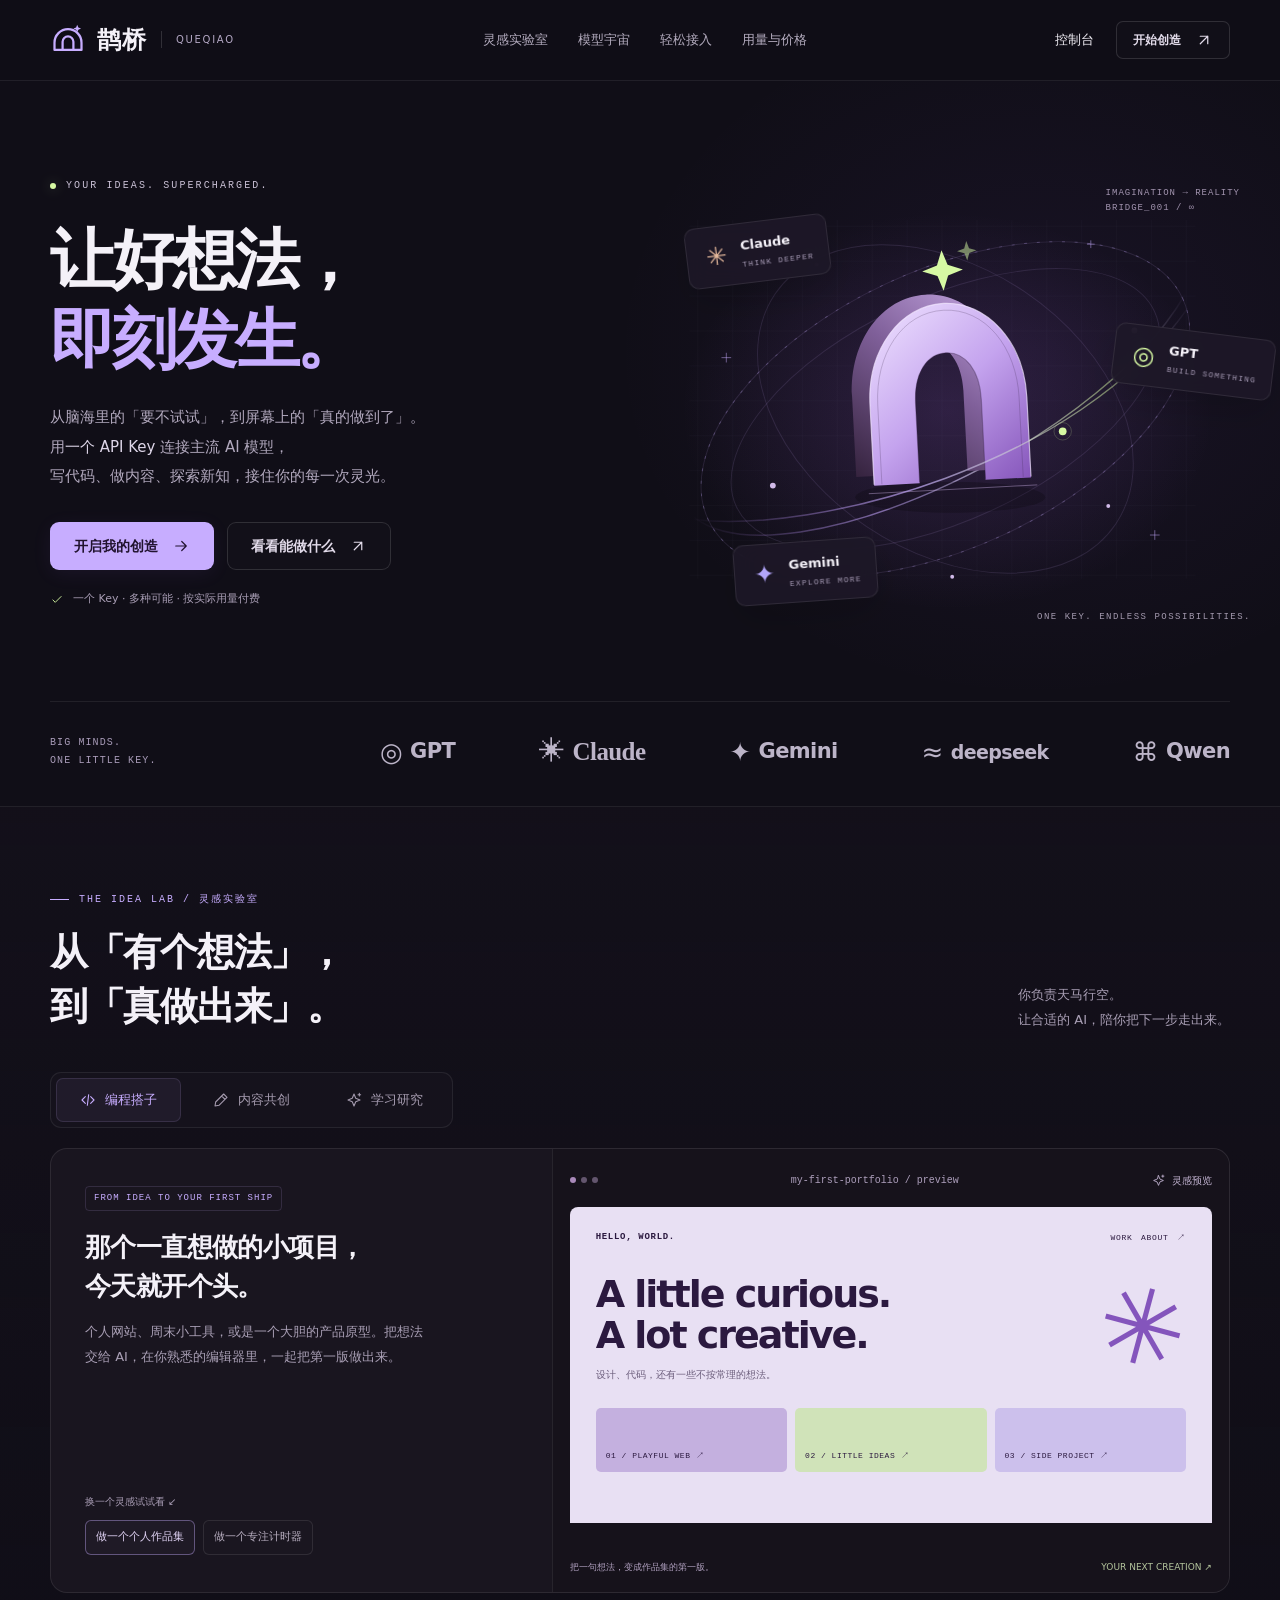
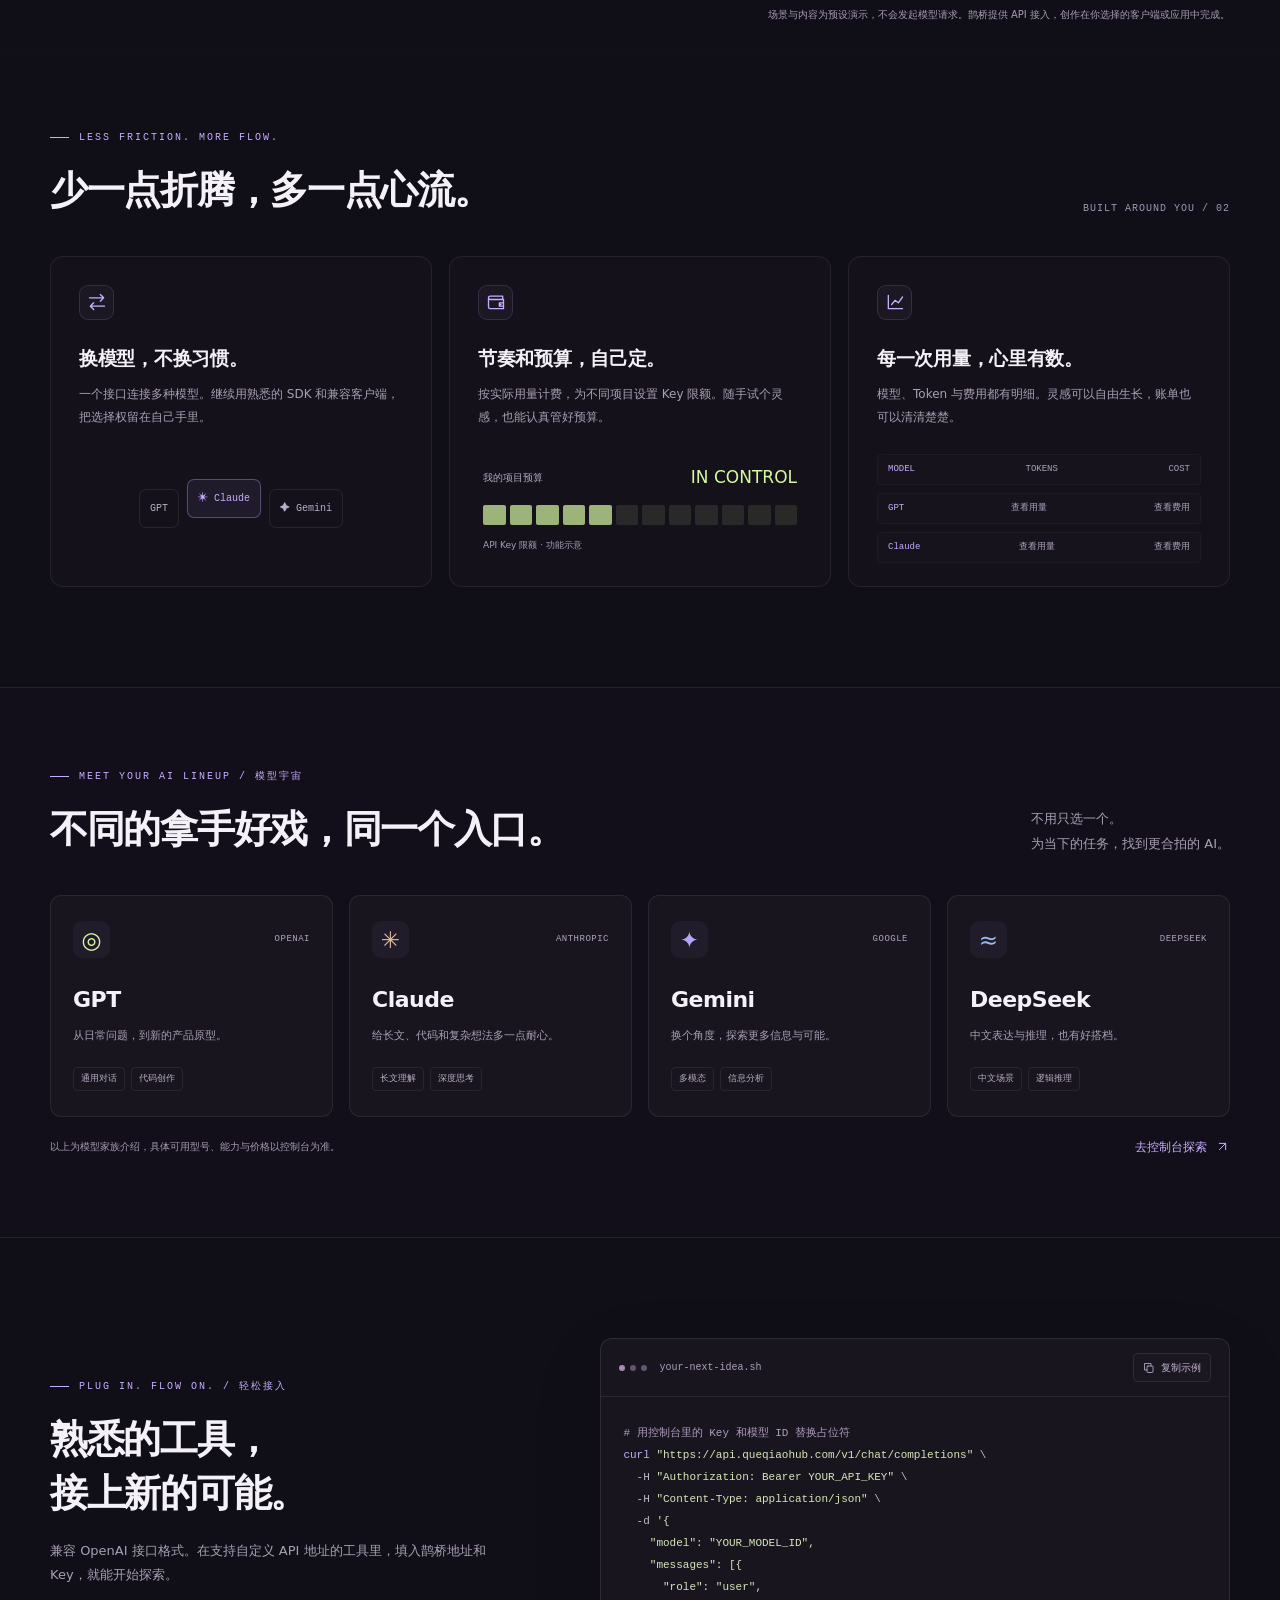
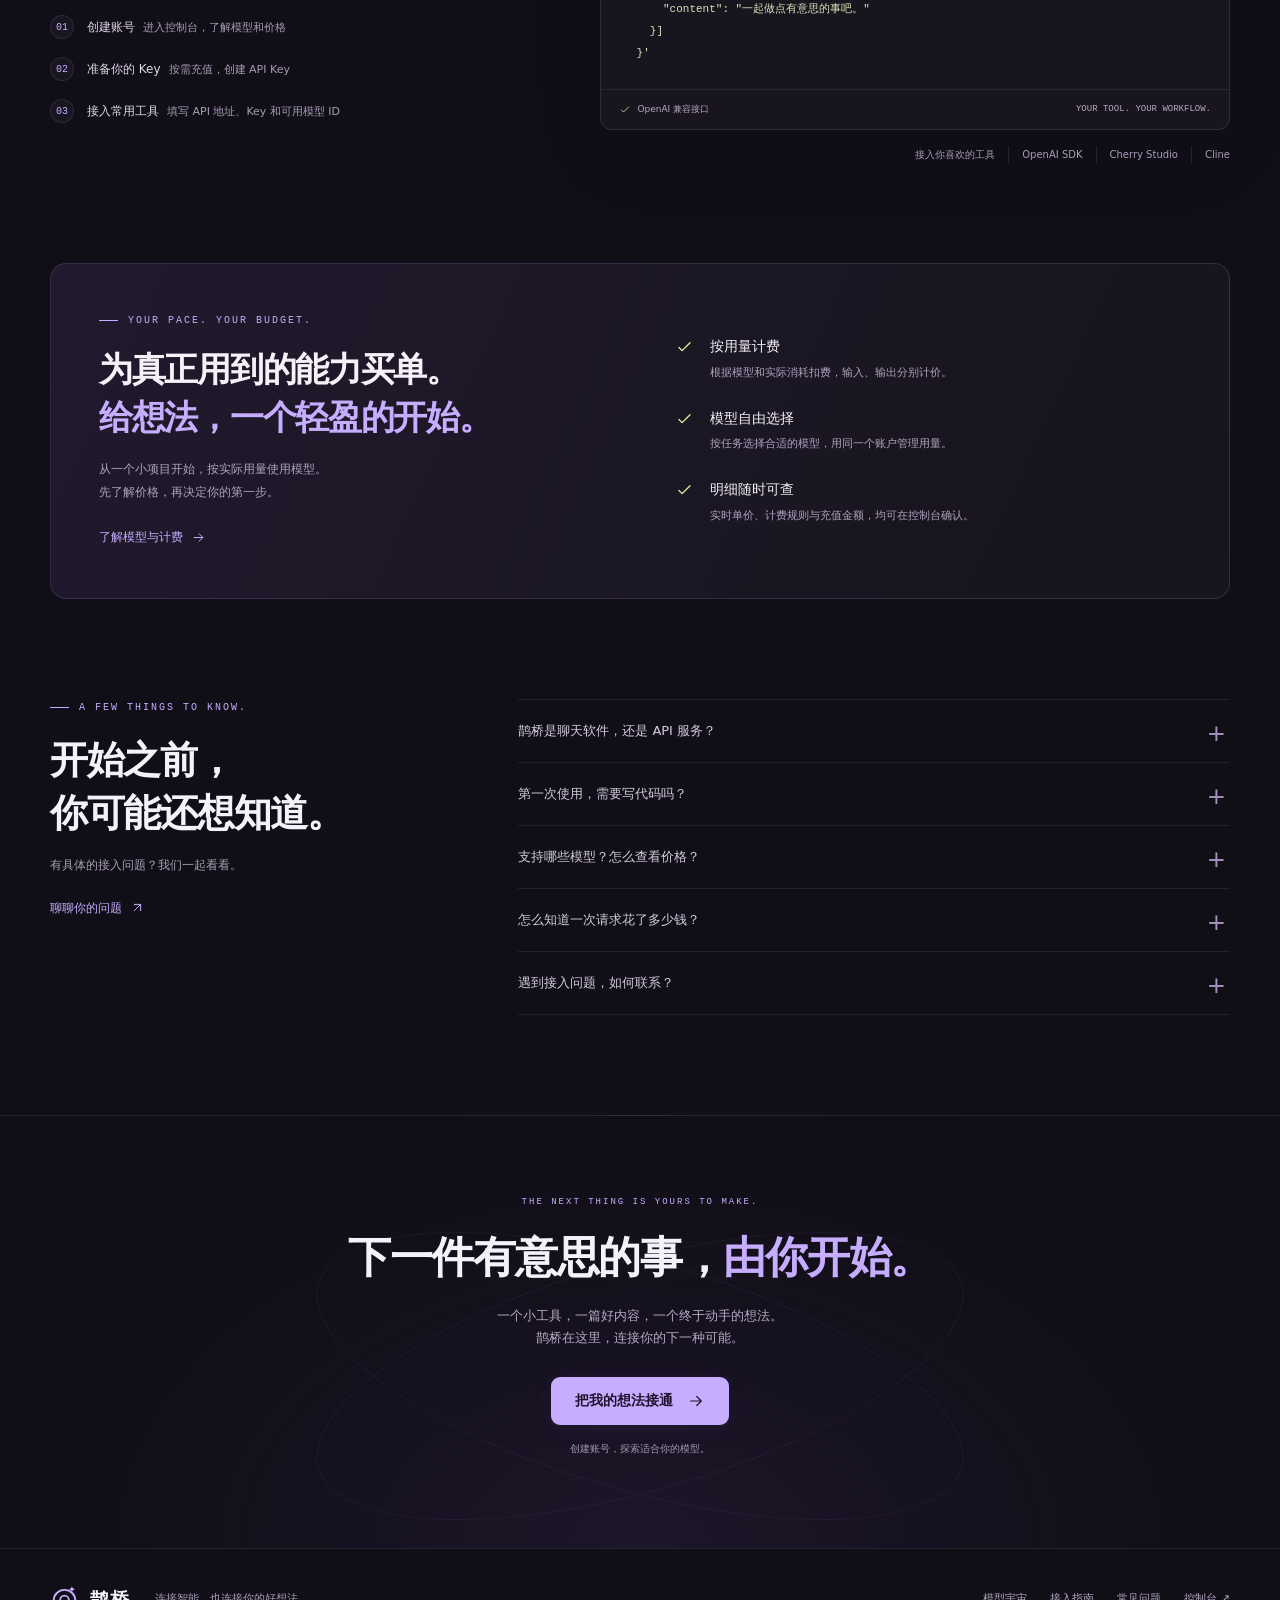
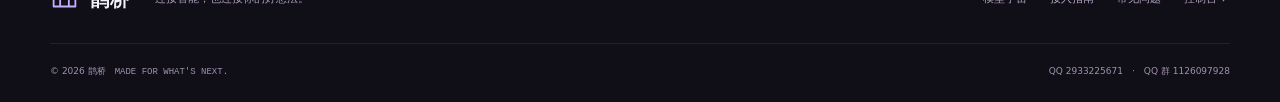
==== commit 265430a2: "首页桥样式修改" ====
--- a/landing/index.html
+++ b/landing/index.html
@@ -50,7 +50,7 @@
     .hero-art { position:relative; height:475px; margin-left:-30px; margin-right:-45px; isolation:isolate; }
     .bridge-svg { width:100%; height:100%; overflow:visible; }
     .orbit-trail { stroke-dasharray:3 10; animation:orbit-flow 40s linear infinite; } @keyframes orbit-flow { to { stroke-dashoffset:-500; } }
-    .bridge-core { transform-origin:330px 251px; animation:breathe 7s ease-in-out infinite; } @keyframes breathe { 50% { filter:drop-shadow(0 0 12px #bf8aff50); transform:translateY(-5px); } }
+    .bridge-core { transform-origin:330px 251px; transform:rotate(-3deg); animation:breathe 7s ease-in-out infinite; } @keyframes breathe { 0%,100% { transform:rotate(-3deg) translateY(0); } 50% { filter:drop-shadow(0 0 12px #bf8aff50); transform:rotate(-3deg) translateY(-5px); } }
     .float-label { position:absolute; display:flex; align-items:center; gap:10px; padding:11px 15px; border:1px solid #ffffff16; border-radius:10px; background:#1d1727e3; box-shadow:0 15px 40px #00000028; backdrop-filter:blur(12px); font-size:13px; }
     .float-label b { font-weight:550; } .float-label small { display:block; margin-top:1px; font-size:8px; letter-spacing:1.2px; color:#a79bb6; }
     .model-symbol { font-size:25px; width:29px; text-align:center; line-height:1; }
@@ -191,8 +191,8 @@
       <div class="hero-copy"><div class="eyebrow mono">YOUR IDEAS. SUPERCHARGED.</div><h1 id="heroTitle">让好想法，<br/><em>即刻发生。</em></h1><p class="hero-description">从脑海里的「要不试试」，到屏幕上的「真的做到了」。<br/>用<strong>一个 API Key</strong> 连接主流 AI 模型，<br/>写代码、做内容、探索新知，接住你的每一次灵光。</p><div class="hero-actions"><a class="btn btn-primary" data-register-url href="https://api.queqiaohub.com/register" target="_top">开启我的创造 <svg class="icon" aria-hidden="true"><use href="#i-arrow"/></svg></a><a class="btn btn-secondary" href="#scenarios">看看能做什么 <svg class="icon" aria-hidden="true"><use href="#i-up-right"/></svg></a></div><p class="hero-note"><svg class="icon" aria-hidden="true"><use href="#i-check"/></svg>一个 Key · 多种可能 · 按实际用量付费</p></div>
       <div class="hero-art" aria-hidden="true"><span class="art-coordinate mono">IMAGINATION → REALITY<br/>BRIDGE_001 / ∞</span>
         <svg class="bridge-svg" viewBox="0 0 650 490" fill="none"><defs>
-          <linearGradient id="bridgeGradient" x1="204" y1="290" x2="424" y2="142" gradientUnits="userSpaceOnUse"><stop stop-color="#8656bb"/><stop offset=".45" stop-color="#eee1ff"/><stop offset="1" stop-color="#b78bef"/></linearGradient>
-          <linearGradient id="bridgeSide" x1="247" y1="317" x2="383" y2="151" gradientUnits="userSpaceOnUse"><stop stop-color="#35233e"/><stop offset=".55" stop-color="#80609a"/><stop offset="1" stop-color="#c4a6e1"/></linearGradient>
+          <linearGradient id="bridgeGradient" x1="258" y1="154" x2="412" y2="336" gradientUnits="userSpaceOnUse"><stop stop-color="#eee1ff"/><stop offset=".5" stop-color="#c4a3ee"/><stop offset="1" stop-color="#8656bb"/></linearGradient>
+          <linearGradient id="bridgeDepth" x1="232" y1="326" x2="385" y2="142" gradientUnits="userSpaceOnUse"><stop stop-color="#35233e"/><stop offset=".55" stop-color="#80609a"/><stop offset="1" stop-color="#c4a6e1"/></linearGradient>
           <linearGradient id="orbitGradient" x1="66" y1="374" x2="579" y2="149" gradientUnits="userSpaceOnUse"><stop stop-color="#bc8aff" stop-opacity="0"/><stop offset=".4" stop-color="#c7adff" stop-opacity=".7"/><stop offset=".8" stop-color="#d6f9a3" stop-opacity=".5"/><stop offset="1" stop-color="#c7adff" stop-opacity="0"/></linearGradient>
           <radialGradient id="halo"><stop stop-color="#aa68e7" stop-opacity=".17"/><stop offset="1" stop-color="#aa68e7" stop-opacity="0"/></radialGradient>
           <pattern id="artGrid" width="36" height="36" patternUnits="userSpaceOnUse"><path d="M36 0H0v36" stroke="#c7adff" stroke-opacity=".045"/></pattern>
@@ -203,10 +203,14 @@
         <path d="M69 373C164 445 505 290 583 128" stroke="url(#orbitGradient)" stroke-width="1.5"/>
         <g fill="#d1bae9"><circle cx="150" cy="340" r="3"/><circle cx="523" cy="180" r="3"/><circle cx="496" cy="361" r="2"/><circle cx="195" cy="112" r="2"/><circle cx="335" cy="434" r="2"/></g><g stroke="#c7adff" stroke-opacity=".5"><path d="M97 208h10m-5-5v10M474 91h8m-4-4v8M539 391h10m-5-5v10"/></g>
         <ellipse cx="333" cy="352" rx="98" ry="16" fill="#000" fill-opacity=".22"/>
-        <g class="bridge-core"><path d="m218 318 34 18v-84c0-56 33-100 79-100 24 0 44 8 59 24l-32-24c-16-15-35-23-60-23-46 0-80 44-80 101Z" fill="url(#bridgeSide)"/><path d="M252 336v-84c0-56 33-100 79-100s79 44 79 100v84h-47v-84c0-29-12-49-32-49s-32 20-32 49v84Z" fill="url(#bridgeGradient)"/><path d="m299 336-28-17v-68c0-30 10-50 28-58 15-7 30-6 42 12-3-1-6-2-10-2-20 0-32 20-32 49Z" fill="#32233f"/>
-          <path d="M252 335v-83c0-56 33-100 79-100s79 44 79 100v83" stroke="#f2e7ff" stroke-opacity=".65" stroke-width="1.2"/>
-          <path d="M258 335v-83c0-52 30-94 73-94s73 42 73 94v83M264 335v-83c0-48 27-88 67-88s67 40 67 88v83M270 335v-83c0-44 24-82 61-82s61 38 61 82v83M276 335v-83c0-41 21-76 55-76s55 35 55 76v83M282 335v-83c0-37 18-70 49-70s49 33 49 70v83M288 335v-83c0-33 15-64 43-64s43 31 43 64v83M294 335v-83c0-30 13-58 37-58s37 28 37 58v83" stroke="#352044" stroke-opacity=".27"/>
-          <path d="m218 318 34 18h47l-28-17ZM363 336h47l-29-17h-18Z" fill="#b28ad3" fill-opacity=".4"/><path d="M244 344h177" stroke="#d7baf1" stroke-opacity=".4"/><path d="m332 97 5.5 15.5L353 118l-15.5 5.5L332 139l-5.5-15.5L311 118l15.5-5.5Z" fill="#d6f9a3"/><path d="m358 89 2.5 7.5L368 99l-7.5 2.5L358 109l-2.5-7.5L348 99l7.5-2.5Z" fill="#d6f9a3" fill-opacity=".5"/>
+        <g class="bridge-core">
+          <path d="M232 326v-83c0-57 36-101 81-101s81 44 81 101v83h-47v-83c0-30-14-50-34-50s-34 20-34 50v83Z" fill="url(#bridgeDepth)"/>
+          <path d="M250 336v-83c0-57 36-101 81-101s81 44 81 101v83h-47v-83c0-30-14-50-34-50s-34 20-34 50v83Z" fill="url(#bridgeGradient)"/>
+          <path d="M250 335v-82c0-57 36-101 81-101s81 44 81 101v82" stroke="#f2e7ff" stroke-opacity=".7" stroke-width="1.2"/>
+          <path d="M258 335v-82c0-52 30-94 73-94s73 42 73 94v82" stroke="#352044" stroke-opacity=".22"/>
+          <path d="M297 335v-82c0-30 14-50 34-50s34 20 34 50v82" stroke="#352044" stroke-opacity=".34" stroke-width="1.2"/>
+          <path d="M244 344h174" stroke="#d7baf1" stroke-opacity=".4"/>
+          <path d="m332 97 5.5 15.5L353 118l-15.5 5.5L332 139l-5.5-15.5L311 118l15.5-5.5Z" fill="#d6f9a3"/><path d="m358 89 2.5 7.5L368 99l-7.5 2.5L358 109l-2.5-7.5L348 99l7.5-2.5Z" fill="#d6f9a3" fill-opacity=".5"/>
         </g><path d="M68 375C196 390 464 319 578 157" stroke="url(#orbitGradient)" stroke-width="1.5"/><circle cx="449" cy="284" r="4" fill="#d6f9a3"/><circle cx="449" cy="284" r="9" stroke="#d6f9a3" stroke-opacity=".2"/></svg>
         <div class="float-label float-claude"><span class="model-symbol" style="color:#e5b99b">✳</span><div><b>Claude</b><small class="mono">THINK DEEPER</small></div></div><div class="float-label float-gpt"><span class="model-symbol" style="color:#d6f9a3">◎</span><div><b>GPT</b><small class="mono">BUILD SOMETHING</small></div></div><div class="float-label float-gemini"><span class="model-symbol" style="color:#b2a5fa">✦</span><div><b>Gemini</b><small class="mono">EXPLORE MORE</small></div></div><span class="art-caption mono">ONE KEY. ENDLESS POSSIBILITIES.</span>
       </div>
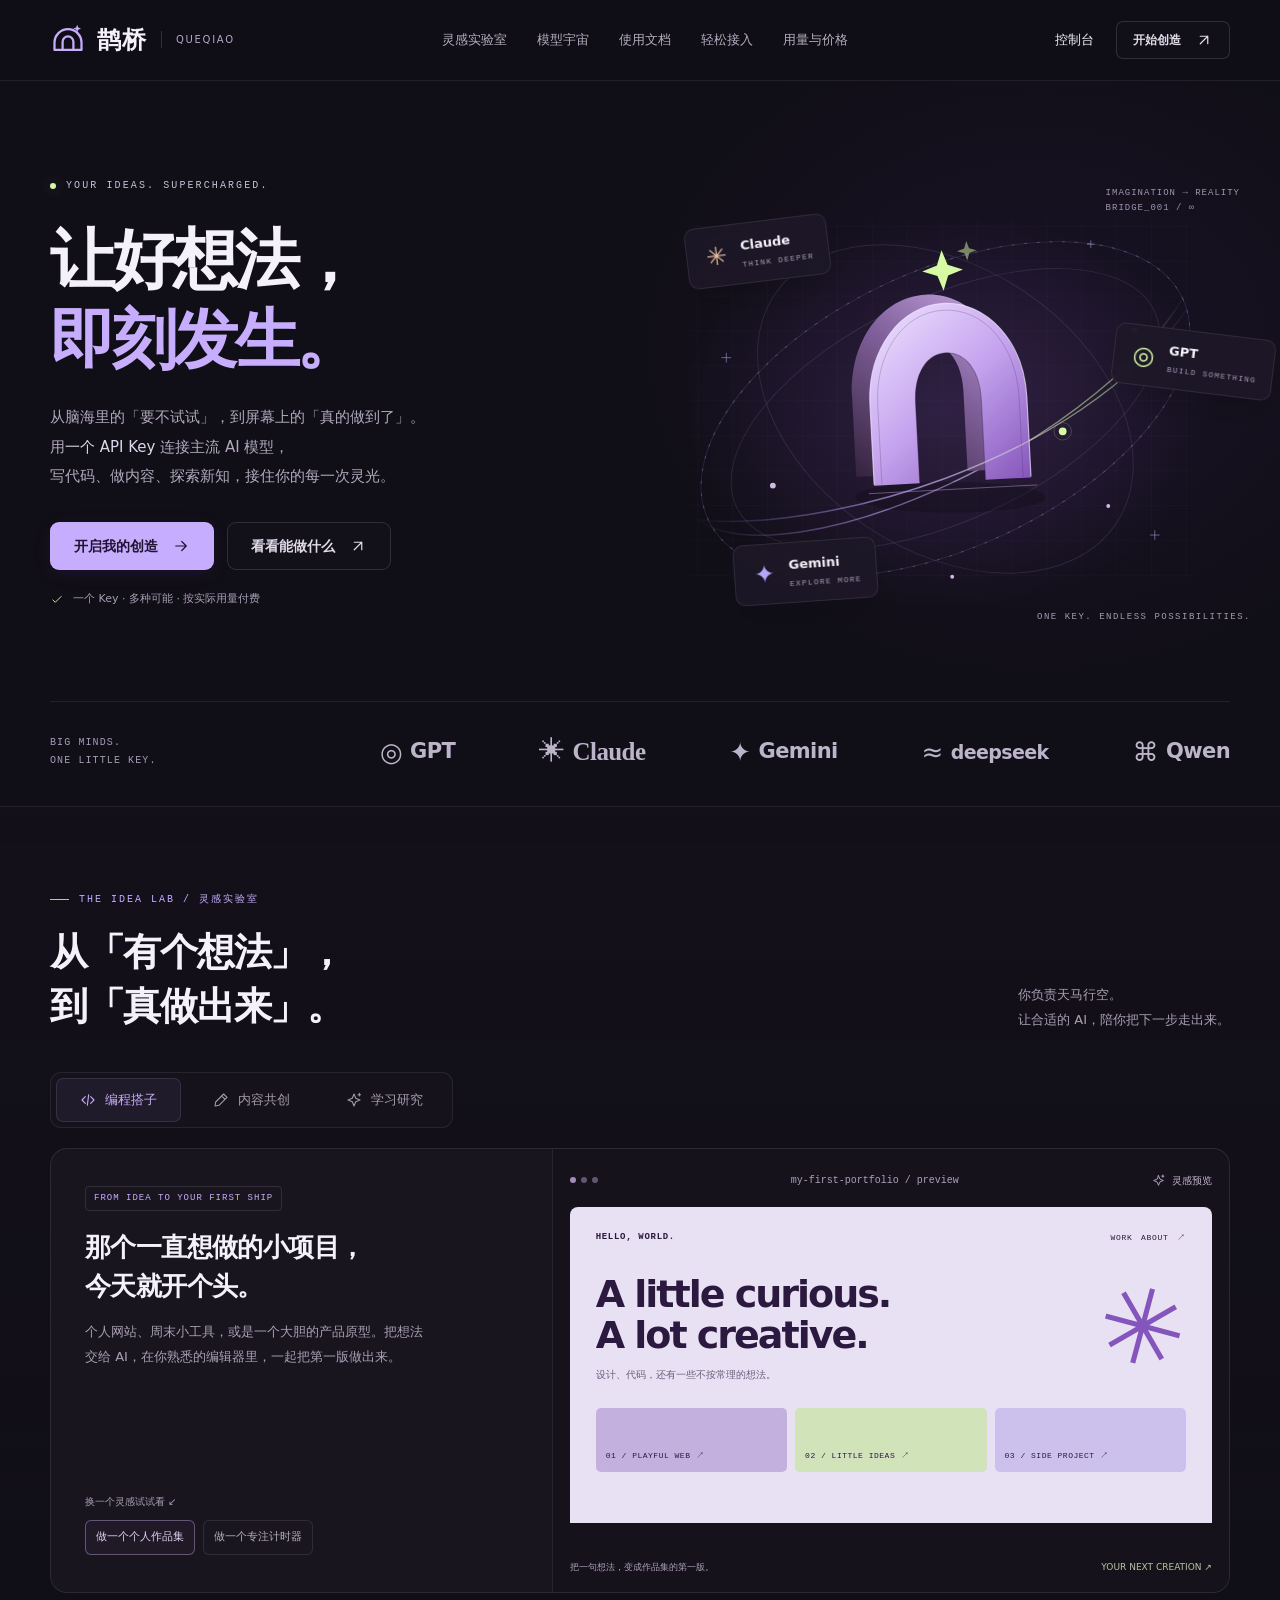
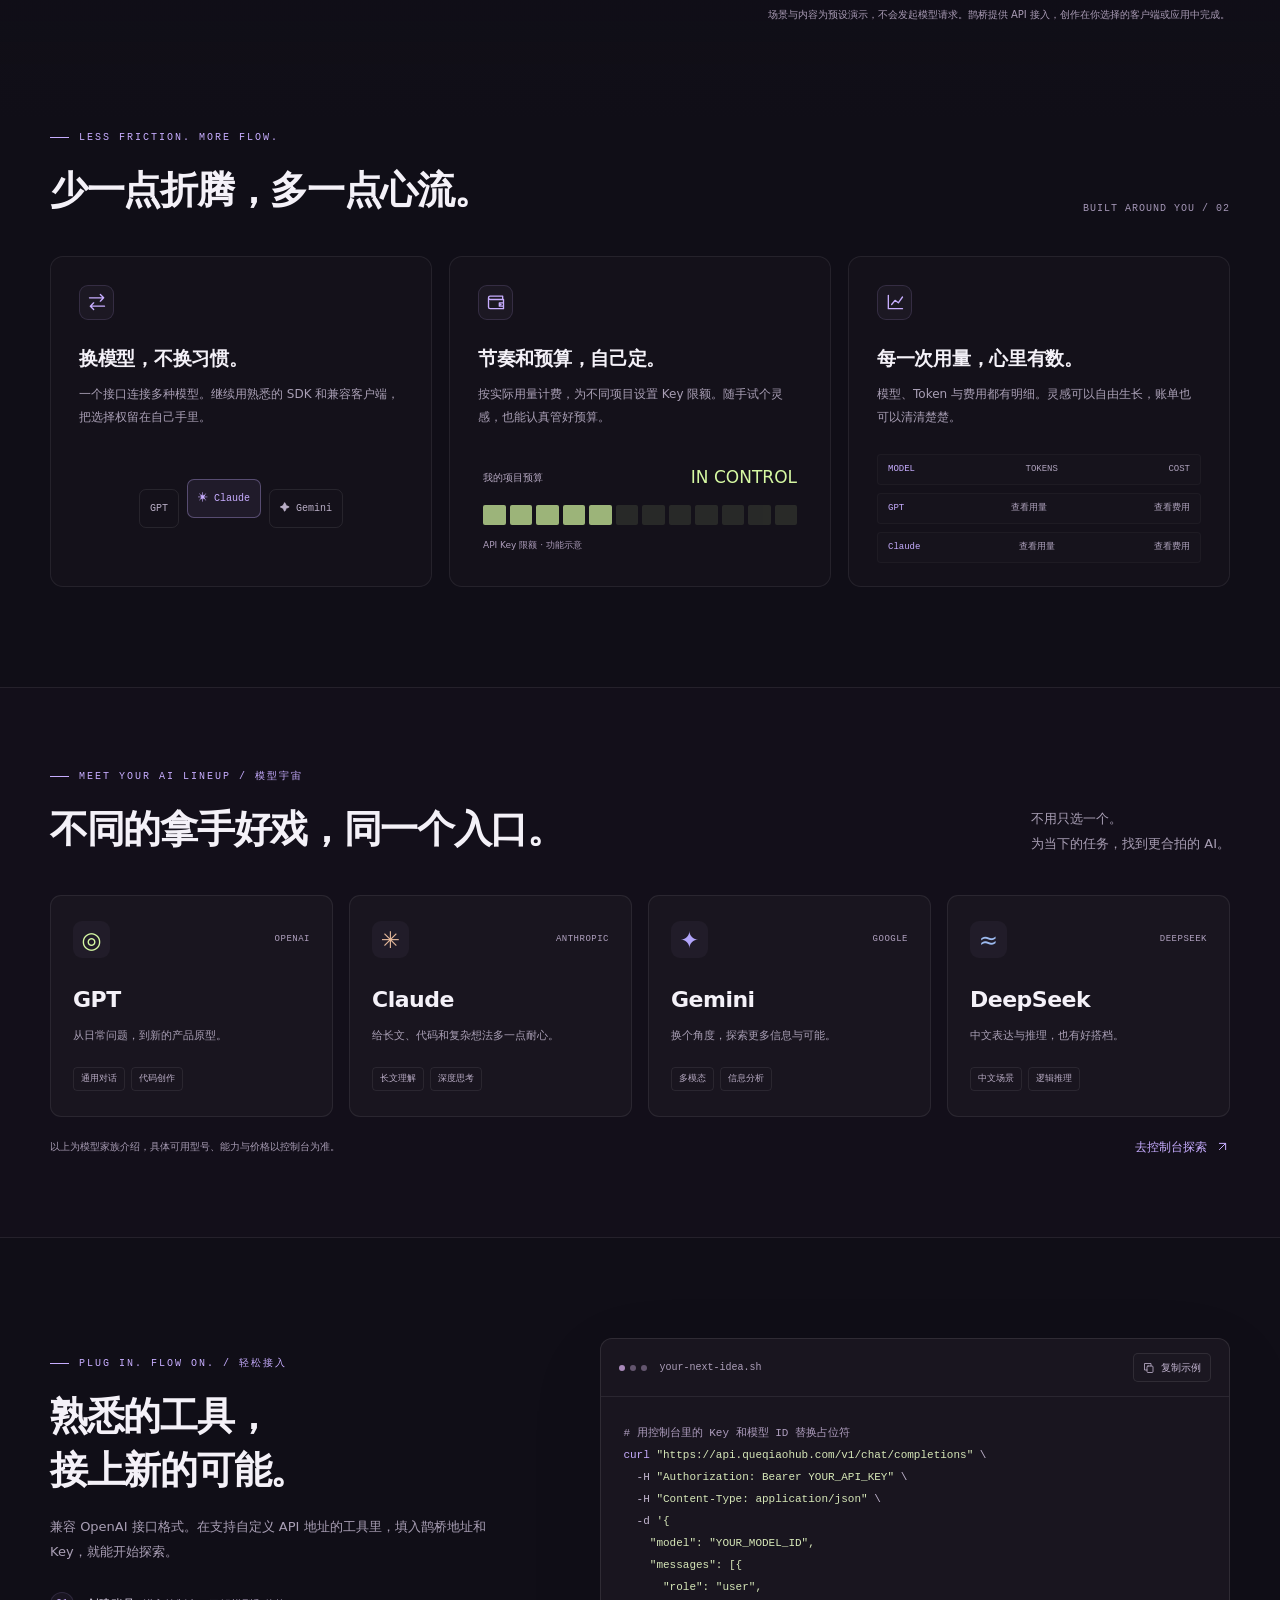
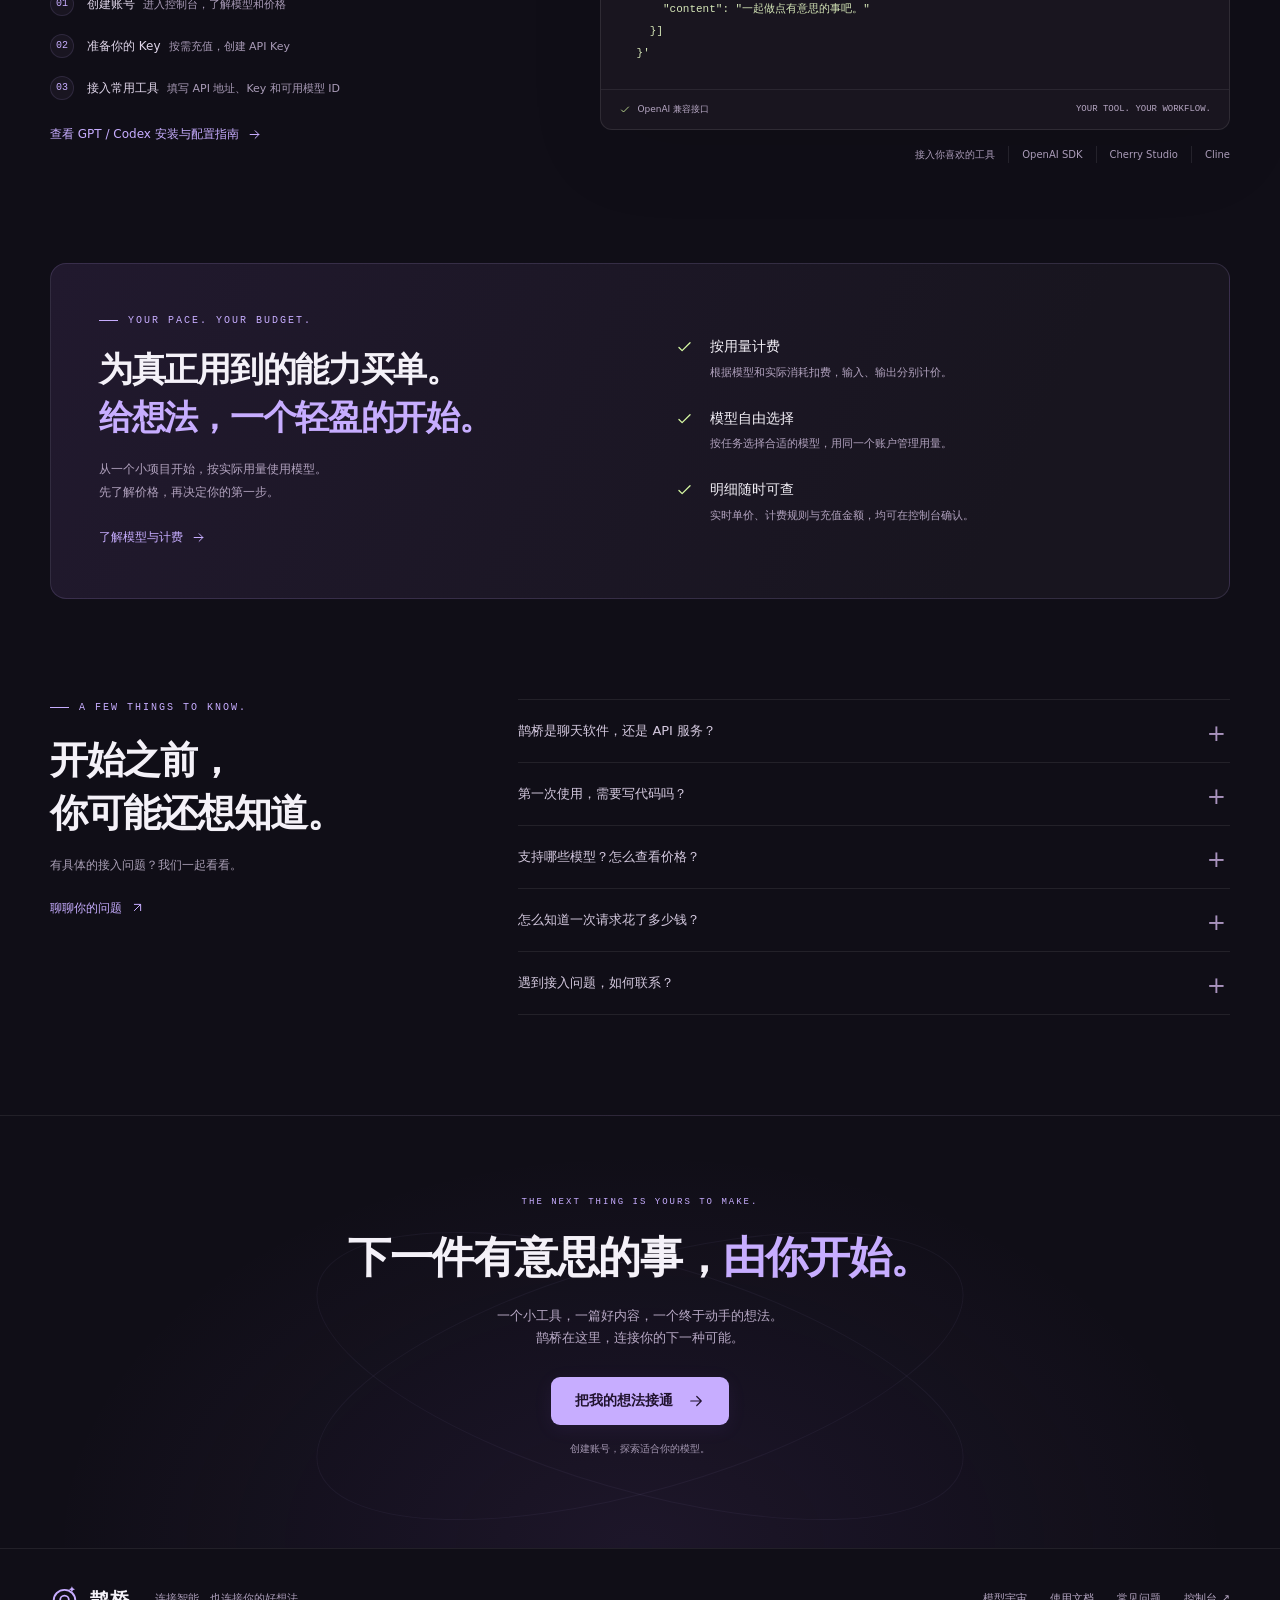
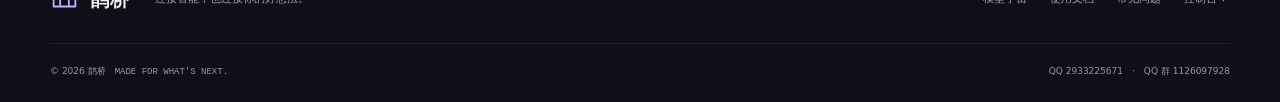
==== commit ecbe3cf0: "操作文档" ====
--- a/landing/index.html
+++ b/landing/index.html
@@ -182,7 +182,7 @@
 
   <header class="header"><div class="container nav">
     <a class="brand" href="#top"><svg class="brand-icon" aria-hidden="true"><use href="#i-bridge"/></svg><span data-site-name>鹊桥</span><span class="brand-en">QUEQIAO</span></a>
-    <nav class="nav-links" id="navLinks" aria-label="主导航"><a href="#scenarios">灵感实验室</a><a href="#models">模型宇宙</a><a href="#connect">轻松接入</a><a href="#pricing">用量与价格</a></nav>
+    <nav class="nav-links" id="navLinks" aria-label="主导航"><a href="#scenarios">灵感实验室</a><a href="#models">模型宇宙</a><a href="docs/index.html" target="_top">使用文档</a><a href="#connect">轻松接入</a><a href="#pricing">用量与价格</a></nav>
     <div class="nav-actions"><a data-panel-url href="https://api.queqiaohub.com/dashboard" target="_top">控制台</a><a class="btn btn-secondary btn-small" data-register-url href="https://api.queqiaohub.com/register" target="_top">开始创造 <svg class="icon" aria-hidden="true"><use href="#i-up-right"/></svg></a><button type="button" class="menu-toggle" id="menuToggle" aria-controls="navLinks" aria-expanded="false" aria-label="打开导航菜单"><svg class="icon" aria-hidden="true"><use href="#i-menu"/></svg></button></div>
   </div></header>
 
@@ -237,7 +237,7 @@
       <article class="model-card reveal"><div class="model-card-head"><span class="model-emblem" aria-hidden="true" style="color:#9cbaef">≈</span><span class="model-maker mono">DEEPSEEK</span></div><h3>DeepSeek</h3><p>中文表达与推理，也有好搭档。</p><div class="model-tags"><span>中文场景</span><span>逻辑推理</span></div></article>
     </div><div class="models-note"><span>以上为模型家族介绍，具体可用型号、能力与价格以控制台为准。</span><a class="text-link" data-panel-url href="https://api.queqiaohub.com/dashboard" target="_top">去控制台探索 <svg class="icon" aria-hidden="true"><use href="#i-up-right"/></svg></a></div></div></section>
 
-    <section class="section" id="connect" aria-labelledby="connectTitle"><div class="container connect-grid"><div class="connect-copy reveal"><div class="eyebrow mono">PLUG IN. FLOW ON. / 轻松接入</div><h2 id="connectTitle">熟悉的工具，<br/>接上新的可能。</h2><p>兼容 OpenAI 接口格式。在支持自定义 API 地址的工具里，填入鹊桥地址和 Key，就能开始探索。</p><ol class="connection-steps"><li><span class="number mono">01</span><div><b>创建账号</b><small>进入控制台，了解模型和价格</small></div></li><li><span class="number mono">02</span><div><b>准备你的 Key</b><small>按需充值，创建 API Key</small></div></li><li><span class="number mono">03</span><div><b>接入常用工具</b><small>填写 API 地址、Key 和可用模型 ID</small></div></li></ol></div><div class="reveal"><div class="code-window"><div class="code-toolbar"><span class="code-toolbar-label"><span class="window-dots" aria-hidden="true"><i></i><i></i><i></i></span><span class="mono">your-next-idea.sh</span></span><button class="copy-button" type="button" id="copyBtn"><svg class="icon" aria-hidden="true"><use href="#i-copy"/></svg><span id="copyLabel" role="status" aria-live="polite">复制示例</span></button></div>
+    <section class="section" id="connect" aria-labelledby="connectTitle"><div class="container connect-grid"><div class="connect-copy reveal"><div class="eyebrow mono">PLUG IN. FLOW ON. / 轻松接入</div><h2 id="connectTitle">熟悉的工具，<br/>接上新的可能。</h2><p>兼容 OpenAI 接口格式。在支持自定义 API 地址的工具里，填入鹊桥地址和 Key，就能开始探索。</p><ol class="connection-steps"><li><span class="number mono">01</span><div><b>创建账号</b><small>进入控制台，了解模型和价格</small></div></li><li><span class="number mono">02</span><div><b>准备你的 Key</b><small>按需充值，创建 API Key</small></div></li><li><span class="number mono">03</span><div><b>接入常用工具</b><small>填写 API 地址、Key 和可用模型 ID</small></div></li></ol><a class="text-link" style="margin-top:24px" href="docs/index.html" target="_top">查看 GPT / Codex 安装与配置指南 <svg class="icon" aria-hidden="true"><use href="#i-arrow"/></svg></a></div><div class="reveal"><div class="code-window"><div class="code-toolbar"><span class="code-toolbar-label"><span class="window-dots" aria-hidden="true"><i></i><i></i><i></i></span><span class="mono">your-next-idea.sh</span></span><button class="copy-button" type="button" id="copyBtn"><svg class="icon" aria-hidden="true"><use href="#i-copy"/></svg><span id="copyLabel" role="status" aria-live="polite">复制示例</span></button></div>
       <pre tabindex="0" aria-label="cURL 接入示例"><code id="codeBlock"><span class="code-comment"># 用控制台里的 Key 和模型 ID 替换占位符</span>
 <span class="code-command">curl</span> <span class="code-string">"<span data-api-base>https://api.queqiaohub.com</span>/v1/chat/completions"</span> \
   -H <span class="code-string">"Authorization: Bearer YOUR_API_KEY"</span> \
@@ -261,7 +261,7 @@
     </div></div></section>
     <section class="closing" aria-labelledby="closingTitle"><div class="container"><div class="eyebrow mono">THE NEXT THING IS YOURS TO MAKE.</div><h2 id="closingTitle">下一件有意思的事，<span>由你开始。</span></h2><p>一个小工具，一篇好内容，一个终于动手的想法。<br/>鹊桥在这里，连接你的下一种可能。</p><a class="btn btn-primary" data-register-url href="https://api.queqiaohub.com/register" target="_top">把我的想法接通 <svg class="icon" aria-hidden="true"><use href="#i-arrow"/></svg></a><p class="closing-note">创建账号，探索适合你的模型。</p></div></section>
   </main>
-  <footer><div class="container"><div class="footer-main"><div class="footer-brand"><a class="brand" href="#top"><svg class="brand-icon" aria-hidden="true"><use href="#i-bridge"/></svg><span data-site-name>鹊桥</span></a><p>连接智能，也连接你的好想法。</p></div><nav class="footer-links" aria-label="页脚导航"><a href="#models">模型宇宙</a><a href="#connect">接入指南</a><a href="#faq">常见问题</a><a data-panel-url href="https://api.queqiaohub.com/dashboard" target="_top">控制台 ↗</a></nav></div><div class="footer-bottom"><span>© <span id="year">2026</span> <span data-site-name>鹊桥</span>　<span class="mono">MADE FOR WHAT'S NEXT.</span></span><span>QQ 2933225671　·　QQ 群 1126097928</span><a data-icp href="https://beian.miit.gov.cn/" target="_blank" rel="noopener noreferrer" hidden></a></div></div></footer>
+  <footer><div class="container"><div class="footer-main"><div class="footer-brand"><a class="brand" href="#top"><svg class="brand-icon" aria-hidden="true"><use href="#i-bridge"/></svg><span data-site-name>鹊桥</span></a><p>连接智能，也连接你的好想法。</p></div><nav class="footer-links" aria-label="页脚导航"><a href="#models">模型宇宙</a><a href="docs/index.html" target="_top">使用文档</a><a href="#faq">常见问题</a><a data-panel-url href="https://api.queqiaohub.com/dashboard" target="_top">控制台 ↗</a></nav></div><div class="footer-bottom"><span>© <span id="year">2026</span> <span data-site-name>鹊桥</span>　<span class="mono">MADE FOR WHAT'S NEXT.</span></span><span>QQ 2933225671　·　QQ 群 1126097928</span><a data-icp href="https://beian.miit.gov.cn/" target="_blank" rel="noopener noreferrer" hidden></a></div></div></footer>
 
   <script>
     // 配置区：服务链接保持集中；静态页面不收集密钥、不发起模型调用。
